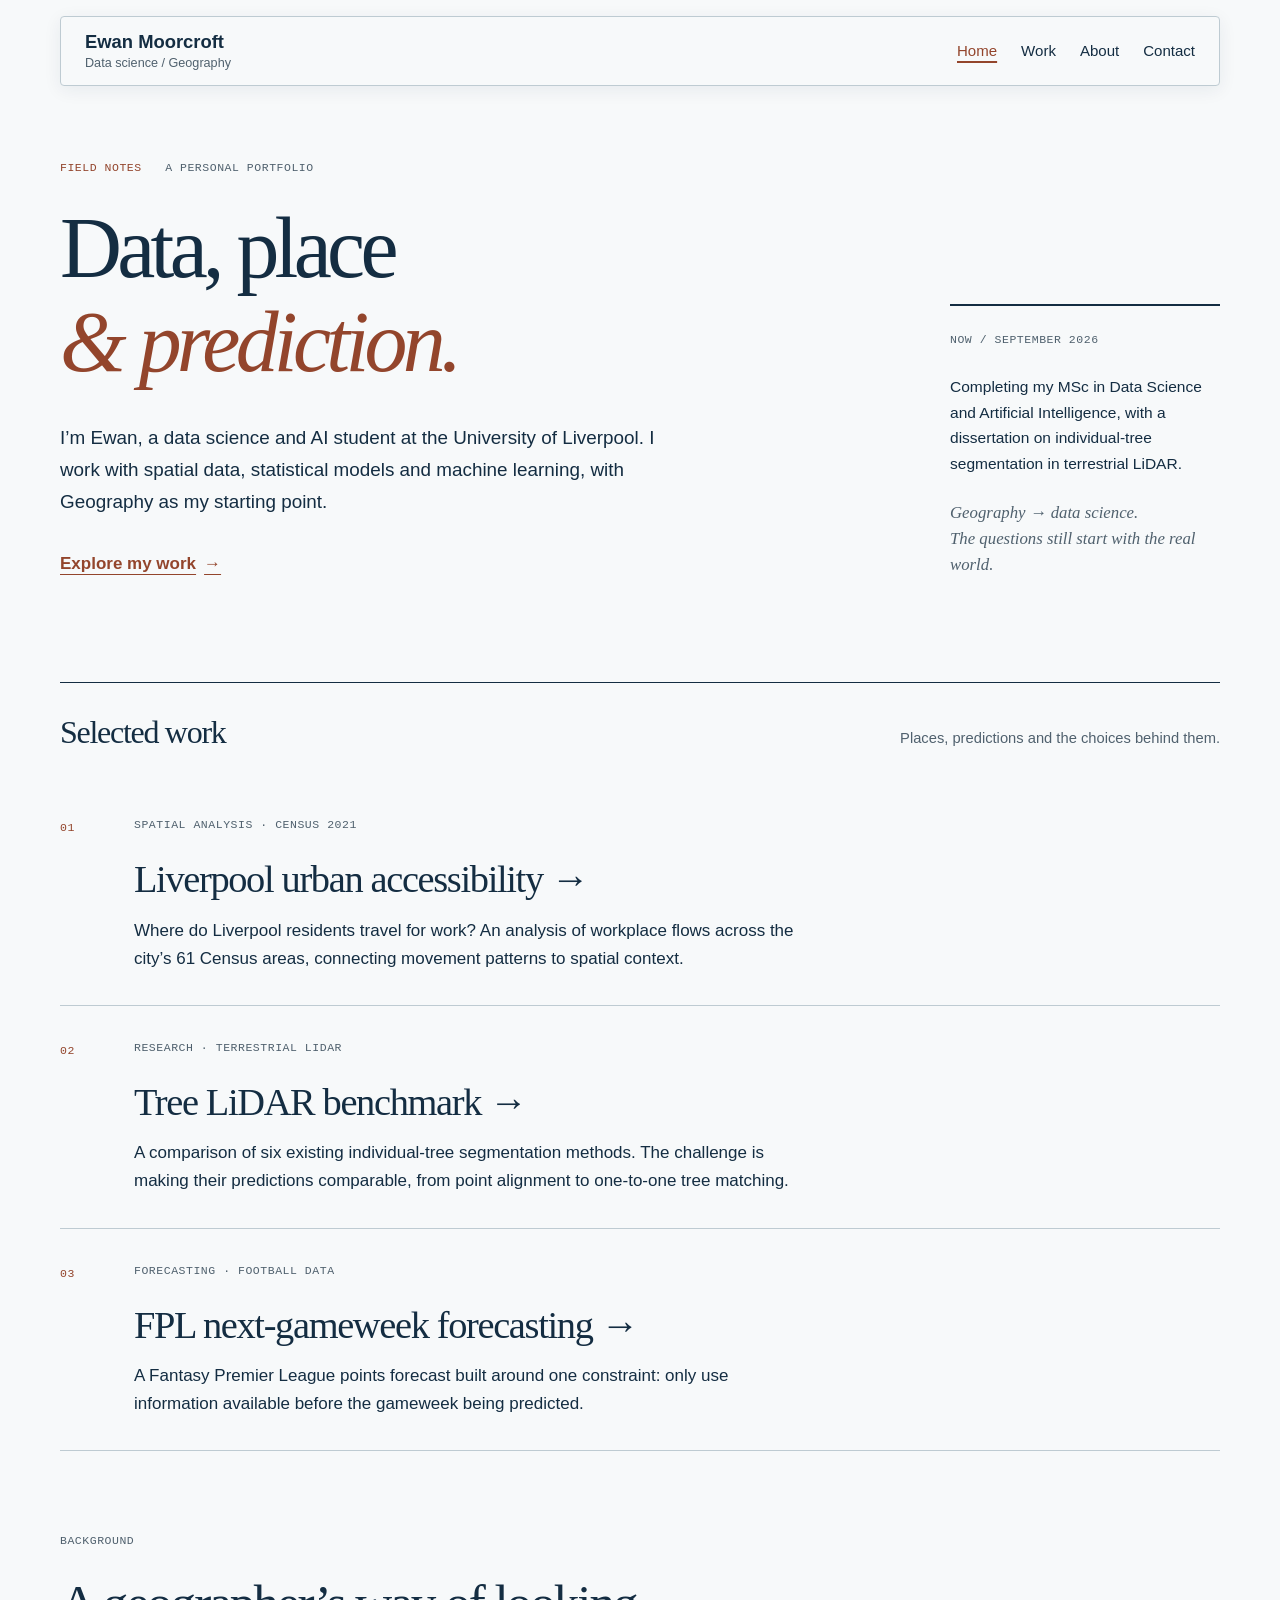
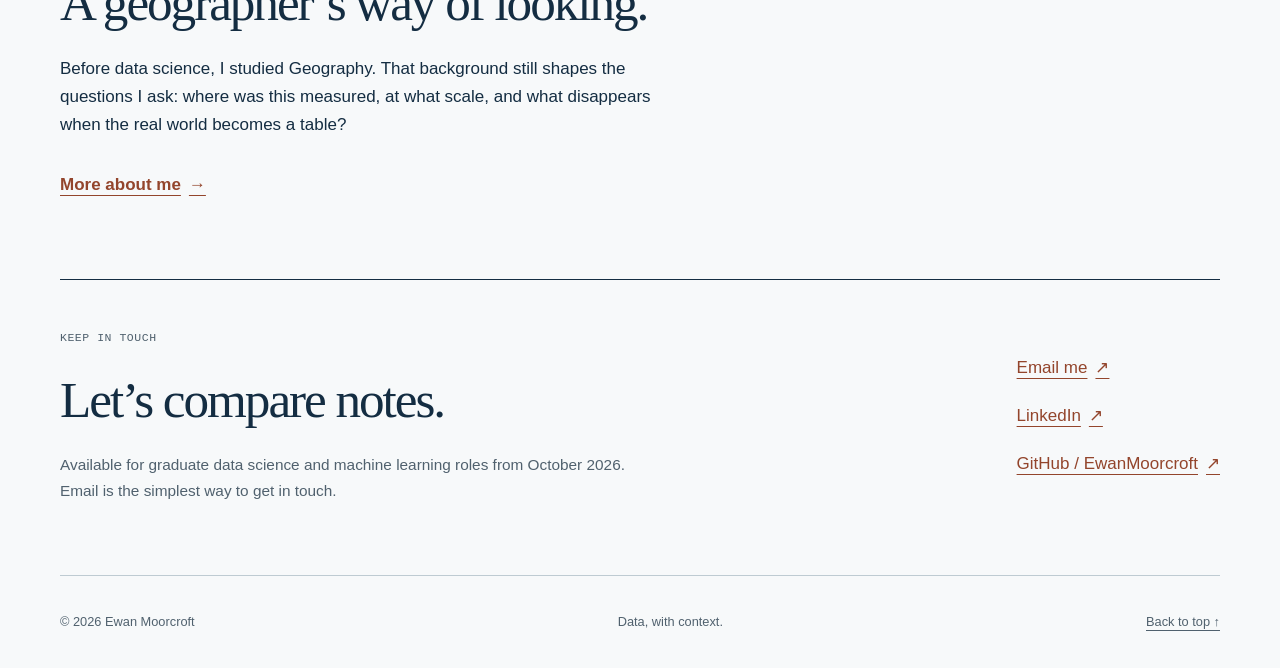
==== index.html @ 5e882fa0 "Publish website" ====
<!doctype html><html lang="en-GB"><head><meta charset="utf-8"><meta name="viewport" content="width=device-width, initial-scale=1"><title>Ewan Moorcroft — Data, place &amp; prediction.</title><meta name="description" content="Ewan Moorcroft — MSc Data Science and Artificial Intelligence student with a Geography background. Spatial analysis, forecasting and reproducible machine learning."><meta name="theme-color" content="#f7f9fa"><link rel="canonical" href="https://ewanmoorcroft.github.io/"><meta property="og:type" content="website"><meta property="og:title" content="Ewan Moorcroft — Data, place &amp; prediction."><meta property="og:description" content="Ewan Moorcroft — MSc Data Science and Artificial Intelligence student with a Geography background. Spatial analysis, forecasting and reproducible machine learning."><meta property="og:url" content="https://ewanmoorcroft.github.io/"><meta name="twitter:card" content="summary"><meta name="twitter:title" content="Ewan Moorcroft — Data, place &amp; prediction."><meta name="twitter:description" content="Ewan Moorcroft — MSc Data Science and Artificial Intelligence student with a Geography background. Spatial analysis, forecasting and reproducible machine learning."><link rel="icon" type="image/svg+xml" href="/favicon.svg"><link rel="stylesheet" href="/styles.css"><script type="application/ld+json">{"@context":"https://schema.org","@type":"Person","name":"Ewan Moorcroft","url":"https://ewanmoorcroft.github.io/","sameAs":["https://github.com/EwanMoorcroft","https://www.linkedin.com/in/ewan-moorcroft"],"description":"Ewan Moorcroft — MSc Data Science and Artificial Intelligence student with a Geography background. Spatial analysis, forecasting and reproducible machine learning."}</script></head><body><a class="skip-link" href="#main">Skip to content</a><header class="masthead wrap"><a class="identity" href="/" aria-label="Ewan Moorcroft home">Ewan Moorcroft<span>Data science / Geography</span></a><nav aria-label="Main navigation"><a href="/" aria-current="page">Home</a><a href="/work/">Work</a><a href="/about/">About</a><a href="#contact">Contact</a></nav></header><main id="main" tabindex="-1"><section class="intro wrap" aria-labelledby="intro-title"><div class="intro-main"><p class="eyebrow"><span>FIELD NOTES</span> A personal portfolio</p><h1 id="intro-title">Data, place<br><em>& prediction.</em></h1><p class="introduction">I’m Ewan, a data science and AI student at the University of Liverpool. I work with spatial data, statistical models and machine learning, with Geography as my starting point.</p><a class="text-link" href="/work/">Explore my work<span aria-hidden="true"> →</span></a></div><aside class="now" aria-labelledby="now-title"><h2 id="now-title" class="eyebrow">NOW / September 2026</h2><p>Completing my MSc in Data Science and Artificial Intelligence, with a dissertation on individual-tree segmentation in terrestrial LiDAR.</p><span class="note">Geography → data science.<br>The questions still start with the real world.</span></aside></section><section id="work" class="wrap home-work" aria-labelledby="selected-title"><div class="section-heading"><h2 id="selected-title">Selected work</h2><p>Places, predictions and the choices behind them.</p></div><article class="preview-row"><span class="eyebrow">01</span><div><p class="eyebrow">Spatial analysis · Census 2021</p><h3><a class="" href="/work/liverpool-urban-accessibility/">Liverpool urban accessibility<span aria-hidden="true"> →</span></a></h3><p>Where do Liverpool residents travel for work? An analysis of workplace flows across the city’s 61 Census areas, connecting movement patterns to spatial context.</p></div></article><article class="preview-row"><span class="eyebrow">02</span><div><p class="eyebrow">Research · Terrestrial LiDAR</p><h3><a class="" href="/work/tree-lidar-benchmark/">Tree LiDAR benchmark<span aria-hidden="true"> →</span></a></h3><p>A comparison of six existing individual-tree segmentation methods. The challenge is making their predictions comparable, from point alignment to one-to-one tree matching.</p></div></article><article class="preview-row"><span class="eyebrow">03</span><div><p class="eyebrow">Forecasting · Football data</p><h3><a class="" href="/work/fpl-forecasting/">FPL next-gameweek forecasting<span aria-hidden="true"> →</span></a></h3><p>A Fantasy Premier League points forecast built around one constraint: only use information available before the gameweek being predicted.</p></div></article></section><section id="about" class="wrap about-teaser"><p class="eyebrow">BACKGROUND</p><h2>A geographer’s way of looking.</h2><p>Before data science, I studied Geography. That background still shapes the questions I ask: where was this measured, at what scale, and what disappears when the real world becomes a table?</p><a class="text-link" href="/about/">More about me<span aria-hidden="true"> →</span></a></section><section id="contact" class="wrap contact" aria-labelledby="contact-title"><div><p class="eyebrow">KEEP IN TOUCH</p><h2 id="contact-title">Let’s compare notes.</h2><p>Available for graduate data science and machine learning roles from October 2026.<br>Email is the simplest way to get in touch.</p></div><div class="contact-links"><a class="" href="mailto:ewandmoorcroft@live.co.uk">Email me<span aria-hidden="true"> ↗</span></a><a class="" href="https://www.linkedin.com/in/ewan-moorcroft">LinkedIn<span aria-hidden="true"> ↗</span></a><a class="" href="https://github.com/EwanMoorcroft">GitHub / EwanMoorcroft<span aria-hidden="true"> ↗</span></a></div></section></main><footer class="wrap footer"><span>© 2026 Ewan Moorcroft</span><span>Data, with context.</span><a href="#main">Back to top ↑</a></footer></body></html>
---- styles.css ----
:root {
  --canvas: #f7f9fa;
  --surface: #eaf0f3;
  --text: #142d42;
  --muted: #50616e;
  --border: #becbd2;
  --accent: #93452c;
  --hover: #642b18;
  --focus: #a34419;
  --success: #276446;
  --warning: #805400;
  --error: #a02222;
  --space-1: 0.5rem;
  --space-2: 1rem;
  --space-3: 1.5rem;
  --space-4: 2rem;
  --space-5: 3rem;
  --space-6: 4.5rem;
  --space-7: 6rem;
  --body: -apple-system, BlinkMacSystemFont, "Segoe UI", sans-serif;
  --editorial: Georgia, "Times New Roman", serif;
  --technical: "SFMono-Regular", Consolas, monospace;
  --motion: 160ms ease;
}
* {
  box-sizing: border-box;
}
html {
  scroll-behavior: smooth;
  scroll-padding-top: 2rem;
}
body {
  margin: 0;
  background: var(--canvas);
  color: var(--text);
  font: 1.0625rem/1.65 var(--body);
  -webkit-font-smoothing: antialiased;
}
::selection {
  background: #dbe5eb;
  color: var(--text);
}
a {
  color: inherit;
  text-underline-offset: 0.3em;
  text-decoration-thickness: 1px;
  transition: color var(--motion);
}
a:hover {
  color: var(--accent);
}
a:focus-visible,
summary:focus-visible {
  outline: 3px solid var(--focus);
  outline-offset: 5px;
  border-radius: 1px;
}
main:focus {
  outline: none;
}
p {
  margin: 0 0 var(--space-3);
}
h1,
h2,
h3 {
  font-family: var(--editorial);
  font-weight: 400;
  line-height: 1.1;
  margin: 0;
  text-wrap: balance;
  overflow-wrap: anywhere;
}
h1 {
  font-size: clamp(3.5rem, 6.7vw, 6.25rem);
  letter-spacing: -0.055em;
}
h2 {
  font-size: clamp(2.35rem, 4vw, 3.5rem);
  letter-spacing: -0.04em;
}
h3 {
  font-size: clamp(2rem, 3vw, 2.8rem);
  letter-spacing: -0.035em;
}
em {
  font-weight: 400;
}
img {
  display: block;
  width: 100%;
  height: auto;
}
figure,
dl,
dd {
  margin: 0;
}
.wrap {
  width: min(1160px, calc(100% - 96px));
  margin-inline: auto;
}
.masthead {
  display: flex;
  align-items: center;
  justify-content: space-between;
  gap: var(--space-3);
  padding-block: 27px;
  border-bottom: 1px solid var(--border);
}
.identity {
  text-decoration: none;
  font-weight: 650;
  font-size: 1.15rem;
  line-height: 1.4;
}
.identity span {
  display: block;
  color: var(--muted);
  font-size: 0.79rem;
  font-weight: 400;
}
nav {
  display: flex;
  flex-wrap: wrap;
  gap: var(--space-4);
}
nav a {
  min-height: 44px;
  display: flex;
  align-items: center;
  font-size: 0.94rem;
  text-decoration: none;
}
nav a:hover {
  text-decoration: underline;
}
.intro {
  display: grid;
  grid-template-columns: 1fr 270px;
  column-gap: var(--space-6);
  padding-block: var(--space-6) var(--space-7);
  align-items: end;
}
.eyebrow,
.figure-label,
.tools {
  font-family: var(--technical);
  font-size: 0.72rem;
  letter-spacing: 0.045em;
  line-height: 1.7;
}
.eyebrow {
  margin-bottom: var(--space-3);
  text-transform: uppercase;
  color: var(--muted);
}
.eyebrow > span {
  color: var(--accent);
  margin-right: var(--space-2);
}
.intro h1 {
  margin-bottom: var(--space-4);
}
.intro h1 em {
  color: var(--accent);
}
.introduction {
  max-width: 620px;
  font-size: 1.18rem;
  line-height: 1.7;
}
.text-link {
  display: inline-flex;
  align-items: center;
  gap: var(--space-1);
  min-height: 44px;
  color: var(--accent);
  text-decoration: underline;
  font-weight: 550;
}
.text-link:hover {
  color: var(--hover);
}
.text-link span {
  display: inline-block;
  transition: transform var(--motion);
}
.text-link:hover span {
  transform: translateX(3px);
}
.now {
  border-top: 2px solid var(--text);
  padding-top: var(--space-3);
  margin-bottom: var(--space-1);
}
.now h2 {
  font-family: var(--technical);
  letter-spacing: 0.045em;
}
.now p {
  font-size: 0.97rem;
}
.note {
  display: block;
  font-family: var(--editorial);
  font-style: italic;
  color: var(--muted);
  font-size: 1.05rem;
  line-height: 1.55;
}
.section-heading {
  display: flex;
  justify-content: space-between;
  align-items: baseline;
  gap: var(--space-3);
  border-top: 1px solid var(--text);
  padding-block: var(--space-4);
}
.section-heading h2 {
  font-size: 2rem;
}
.section-heading p {
  font-size: 0.92rem;
  color: var(--muted);
  margin: 0;
}
.project {
  border-bottom: 1px solid var(--border);
  padding-block: var(--space-4) var(--space-6);
}
.project-copy h3 {
  margin-bottom: var(--space-3);
}
.project-copy > p:not(.eyebrow, .tools) {
  max-width: 66ch;
}
.project-role,
.outcome {
  font-size: 0.94rem;
  color: var(--muted);
}
.project-role strong {
  color: var(--text);
  display: block;
  font-weight: 600;
  margin-bottom: 0.25rem;
}
.tools {
  color: var(--muted);
  margin-bottom: var(--space-1);
  letter-spacing: 0;
}
.project-map {
  display: grid;
  grid-template-columns: 1fr 1.12fr;
  gap: var(--space-6);
  align-items: start;
}
.map-figure {
  padding: var(--space-3);
  background: var(--surface);
}
.map-figure img {
  background: #fff;
}
figure > a {
  display: block;
}
figcaption {
  margin-top: var(--space-2);
  font-size: 0.8rem;
  color: var(--muted);
  line-height: 1.6;
}
.figure-label {
  display: block;
  color: var(--text);
  margin-bottom: 0.25rem;
}
summary {
  cursor: pointer;
  padding-block: var(--space-1);
  min-height: 44px;
  text-decoration: underline;
  text-underline-offset: 0.2em;
  color: var(--text);
}
details p {
  margin: 0;
}
.project-trees {
  padding-top: var(--space-6);
}
.project-trees .project-copy {
  display: grid;
  grid-template-columns: 1fr 1fr;
  column-gap: var(--space-6);
}
.project-trees .eyebrow,
.project-trees h3 {
  grid-column: 1;
}
.project-trees h3 {
  grid-row: 2 / span 2;
  max-width: 18ch;
}
.project-trees .project-copy > p:not(.eyebrow) {
  grid-column: 2;
}
.project-trees .project-copy > p:nth-child(3) {
  grid-row: 1 / span 2;
}
.project-trees .project-copy > a {
  grid-column: 2;
  justify-self: start;
}
.project-trees figure {
  margin-top: var(--space-4);
}
.project-trees figcaption {
  max-width: 90ch;
}
.project-forecast {
  padding-top: var(--space-6);
  display: grid;
  grid-template-columns: 1.15fr 1fr;
  gap: var(--space-6);
}
.forecast-note {
  border-left: 1px solid var(--border);
  padding-left: var(--space-5);
  align-self: center;
}
.pullquote {
  font: 2.1rem/1.25 var(--editorial);
  letter-spacing: -0.025em;
}
.forecast-note > p:not(.pullquote, .eyebrow) {
  color: var(--muted);
  font-size: 0.96rem;
}
.other-work {
  display: grid;
  grid-template-columns: 1fr 2fr;
  gap: var(--space-5);
  padding-block: var(--space-5) var(--space-6);
}
.other-work h3 {
  font-size: 1.55rem;
}
.other-work ul {
  list-style: none;
  padding: 0;
  margin: 0;
}
.other-work li {
  padding-block: 0 var(--space-3);
}
.other-work li a {
  display: inline-flex;
  align-items: center;
  min-height: 44px;
  gap: var(--space-1);
}
.other-work li span:not(a span) {
  display: block;
  color: var(--muted);
  font-size: 0.94rem;
}
.about-band {
  background: var(--text);
  color: var(--canvas);
  padding-block: var(--space-6);
}
.about-grid {
  display: grid;
  grid-template-columns: 1fr 1.15fr;
  gap: var(--space-6);
}
.about-band .eyebrow,
.about-band .eyebrow span {
  color: #c6d3dd;
}
.about-copy p {
  font-size: 1.08rem;
}
.education {
  margin-top: var(--space-5);
  border-top: 1px solid #688090;
}
.education > div {
  padding-top: var(--space-3);
}
.education dt {
  font-size: 0.98rem;
}
.education dd {
  color: #c6d3dd;
  font-size: 0.89rem;
}
.toolkit {
  display: grid;
  grid-template-columns: 1fr 1.15fr;
  gap: var(--space-6);
  padding-block: var(--space-6);
}
.toolkit h2 {
  font-size: 2.7rem;
  margin-bottom: var(--space-3);
}
.toolkit > div > p:last-child {
  color: var(--muted);
  font-size: 0.96rem;
}
.toolkit dl > div {
  border-top: 1px solid var(--border);
  padding-block: var(--space-3);
}
.toolkit dt {
  font-size: 0.96rem;
  font-weight: 600;
}
.toolkit dd {
  font-size: 0.96rem;
  color: var(--muted);
}
.contact {
  border-top: 1px solid var(--text);
  padding-block: var(--space-5) var(--space-6);
  display: flex;
  justify-content: space-between;
  gap: var(--space-5);
  align-items: center;
}
.contact h2 {
  margin-bottom: var(--space-3);
}
.contact p:last-child {
  color: var(--muted);
  margin: 0;
  font-size: 0.96rem;
}
.contact-links {
  display: flex;
  flex-direction: column;
  align-items: flex-start;
  flex-shrink: 0;
}
.contact-links a {
  display: flex;
  align-items: center;
  min-height: 48px;
  gap: var(--space-1);
  color: var(--accent);
}
.footer {
  border-top: 1px solid var(--border);
  padding-block: var(--space-3);
  font-size: 0.8rem;
  color: var(--muted);
  display: flex;
  justify-content: space-between;
  gap: var(--space-2);
  align-items: center;
}
.footer a {
  min-height: 44px;
  display: inline-flex;
  align-items: center;
}
.skip-link {
  position: fixed;
  top: 8px;
  left: 8px;
  transform: translateY(-180%);
  padding: 12px 20px;
  background: var(--text);
  color: white;
  z-index: 10;
}
.skip-link:focus {
  transform: translateY(0);
}
.not-found {
  min-height: 65vh;
  padding-block: var(--space-6);
}
.not-found h1 {
  margin-bottom: var(--space-4);
}
@media (min-width: 1600px) {
  .intro {
    padding-block: var(--space-7);
  }
}
@media (max-width: 1000px) {
  .wrap {
    width: calc(100% - 64px);
  }
  .intro {
    grid-template-columns: 1fr 225px;
    gap: var(--space-4);
  }
  .project-map,
  .project-forecast,
  .project-trees .project-copy,
  .about-grid,
  .toolkit {
    gap: var(--space-4);
  }
  .forecast-note {
    padding-left: var(--space-4);
  }
}
@media (max-width: 700px) {
  .wrap {
    width: calc(100% - 40px);
  }
  .masthead {
    padding-block: var(--space-2);
    gap: var(--space-1);
  }
  .identity {
    font-size: 0.95rem;
  }
  .identity span {
    font-size: 0.66rem;
  }
  nav {
    gap: 0.9rem;
  }
  nav a {
    font-size: 0.81rem;
  }
  .intro {
    display: block;
    padding-block: var(--space-5);
  }
  h1 {
    font-size: clamp(3.35rem, 11.7vw, 5rem);
  }
  .intro h1 {
    margin-bottom: var(--space-3);
  }
  .introduction {
    font-size: 1.07rem;
  }
  .now {
    margin-top: var(--space-4);
    padding-top: var(--space-2);
    border-top-width: 1px;
  }
  .now .eyebrow {
    margin-bottom: var(--space-1);
  }
  .now .note {
    display: none;
  }
  .now p {
    margin-bottom: 0;
  }
  .section-heading {
    display: block;
    padding-block: var(--space-3);
  }
  .section-heading h2 {
    margin-bottom: var(--space-1);
  }
  .project-map,
  .project-forecast,
  .project-trees .project-copy,
  .about-grid,
  .toolkit,
  .other-work {
    display: block;
  }
  .project {
    padding-block: var(--space-3) var(--space-5);
  }
  .project + .project {
    padding-top: var(--space-5);
  }
  .project h3 {
    max-width: 22ch;
  }
  .map-figure {
    margin-top: var(--space-4);
    padding: var(--space-2);
  }
  .project-trees figure {
    margin-top: var(--space-3);
  }
  .forecast-note {
    margin-top: var(--space-4);
    padding: var(--space-3) 0 0;
    border-left: none;
    border-top: 1px solid var(--border);
  }
  .pullquote {
    font-size: 2rem;
  }
  .other-work {
    padding-block: var(--space-4) var(--space-5);
  }
  .other-work h3 {
    margin-bottom: var(--space-3);
  }
  .about-band {
    padding-block: var(--space-5);
  }
  .about-grid h2 {
    margin-bottom: var(--space-4);
  }
  .toolkit {
    padding-block: var(--space-5);
  }
  .toolkit dl {
    margin-top: var(--space-4);
  }
  .contact {
    display: block;
    padding-block: var(--space-4) var(--space-5);
  }
  .contact-links {
    margin-top: var(--space-3);
  }
  .footer {
    flex-wrap: wrap;
    gap: var(--space-1);
  }
  .footer > span:nth-child(2) {
    display: none;
  }
}
@media (max-width: 359px) {
  h1 {
    font-size: 2.8rem;
  }
  .wrap {
    width: calc(100% - 32px);
  }
  .masthead {
    flex-wrap: wrap;
  }
  nav {
    gap: var(--space-3);
  }
  .identity span {
    font-size: 0.72rem;
  }
  .eyebrow {
    font-size: 0.68rem;
  }
}
@media (prefers-reduced-motion: reduce) {
  html {
    scroll-behavior: auto;
  }
  *,
  *::before,
  *::after {
    transition: none !important;
    animation: none !important;
  }
}

.portrait {
  max-width: 340px;
  margin-top: var(--space-4);
  border-radius: 2px;
}
@media (max-width: 700px) {
  .portrait {
    max-width: 280px;
    margin-bottom: var(--space-4);
  }
}

/* Shared floating navigation and editorial page layouts. */
:root {
  --header-clearance: 8rem;
  --header-shadow: 0 4px 18px rgb(20 45 66 / 7%);
}
html {
  scroll-padding-top: var(--header-clearance);
}
.masthead {
  position: sticky;
  top: 12px;
  z-index: 5;
  margin-top: 16px;
  padding: 12px 24px;
  border: 1px solid var(--border);
  border-radius: 4px;
  background: var(--canvas);
  box-shadow: var(--header-shadow);
}
.masthead nav {
  gap: 24px;
}
.masthead nav a[aria-current] {
  color: var(--accent);
  text-decoration: underline;
  text-decoration-thickness: 2px;
}
a,
summary {
  scroll-margin-top: var(--header-clearance);
  scroll-margin-bottom: 2rem;
}
main {
  scroll-margin-top: var(--header-clearance);
}
.home-work {
  padding-bottom: var(--space-4);
}
.preview-row {
  display: grid;
  grid-template-columns: 50px 1fr;
  gap: var(--space-3);
  padding-block: var(--space-4);
  border-bottom: 1px solid var(--border);
}
.preview-row > .eyebrow {
  padding-top: 3px;
  color: var(--accent);
}
.preview-row h3 {
  font-size: clamp(1.8rem, 3vw, 2.5rem);
  margin-bottom: var(--space-2);
}
.preview-row h3 a {
  text-decoration: none;
}
.preview-row h3 a:hover {
  text-decoration: underline;
}
.preview-row p:last-child {
  max-width: 70ch;
  margin: 0;
}
.about-teaser {
  padding-block: var(--space-5) var(--space-6);
}
.about-teaser h2 {
  margin-bottom: var(--space-3);
}
.about-teaser > p:not(.eyebrow) {
  max-width: 65ch;
}
.page-intro {
  padding-block: var(--space-6) var(--space-5);
}
.page-intro h1 {
  margin-bottom: var(--space-4);
  font-size: clamp(3rem, 6vw, 5.5rem);
}
.work-entry {
  display: grid;
  grid-template-columns: 1fr 1fr;
  gap: var(--space-6);
  padding-block: var(--space-5);
  border-top: 1px solid var(--border);
  align-items: start;
}
.work-entry h2 {
  font-size: clamp(2rem, 3vw, 3rem);
  margin-bottom: var(--space-3);
}
.work-entry h2 a {
  text-decoration: none;
}
.work-entry h2 a:hover {
  text-decoration: underline;
}
.work-entry .study-figure {
  max-width: 470px;
}
.work-entry .forecast-note {
  margin-block: var(--space-3);
}
.image-credit {
  margin-top: var(--space-1);
  margin-bottom: 0;
}
.other-work h2 {
  font-size: 1.55rem;
}
.about-band {
  margin-top: var(--space-5);
}
.about-grid h1 {
  font-size: clamp(2.8rem, 4.5vw, 4.3rem);
}
.case-study {
  padding-top: var(--space-4);
}
.breadcrumb {
  gap: var(--space-2);
  align-items: center;
  color: var(--muted);
  font-size: 0.9rem;
}
.breadcrumb span {
  overflow-wrap: anywhere;
}
.case-intro {
  padding-block: var(--space-4) var(--space-5);
}
.case-intro h1 {
  max-width: 20ch;
  font-size: clamp(2.8rem, 5.5vw, 5rem);
  margin-bottom: var(--space-4);
}
.case-intro .introduction {
  max-width: 780px;
}
.case-grid {
  display: grid;
  grid-template-columns: 1fr 2fr;
  gap: var(--space-6);
  border-top: 1px solid var(--border);
  padding-top: var(--space-5);
}
.case-facts h2 {
  font-size: 1.7rem;
  margin-bottom: var(--space-3);
}
.case-facts dt {
  font-weight: 600;
  font-size: 0.88rem;
  margin-top: var(--space-3);
}
.case-facts dd {
  font-size: 0.94rem;
  color: var(--muted);
}
.case-facts .text-link {
  margin-top: var(--space-3);
}
.case-copy section {
  margin-bottom: var(--space-5);
}
.case-copy h2 {
  font-size: 2rem;
  margin-bottom: var(--space-3);
}
.case-copy ol {
  padding-left: var(--space-3);
}
.case-copy li {
  margin-bottom: var(--space-3);
  padding-left: var(--space-1);
}
.case-copy li::marker {
  color: var(--accent);
}
.case-limits {
  border-left: 2px solid var(--border);
  padding-left: var(--space-3);
}
.case-image {
  margin-block: var(--space-4) var(--space-5);
}
.case-image .map-figure {
  max-width: 720px;
  margin-inline: auto;
}
.next-project {
  display: flex;
  justify-content: space-between;
  border-top: 1px solid var(--border);
  padding-block: var(--space-3) var(--space-5);
}
.next-project a {
  max-width: 100%;
  overflow-wrap: anywhere;
}
@media (max-width: 700px) {
  :root {
    --header-clearance: 10rem;
  }
  .masthead {
    flex-direction: column;
    align-items: stretch;
    padding: 10px 14px 4px;
    gap: 4px;
  }
  .masthead .identity {
    font-size: 0.95rem;
  }
  .masthead .identity span {
    display: none;
  }
  .masthead nav {
    justify-content: space-between;
    column-gap: 12px;
    row-gap: 0;
  }
  .masthead nav a {
    font-size: 0.82rem;
  }
  .preview-row {
    grid-template-columns: 24px minmax(0, 1fr);
    gap: var(--space-2);
  }
  .work-entry,
  .case-grid {
    display: block;
  }
  .work-entry {
    padding-block: var(--space-4);
  }
  .work-entry .study-figure {
    margin-top: var(--space-3);
  }
  .page-intro {
    padding-block: var(--space-5) var(--space-3);
  }
  .case-facts {
    padding-bottom: var(--space-4);
    margin-bottom: var(--space-4);
    border-bottom: 1px solid var(--border);
  }
  .case-intro {
    padding-bottom: var(--space-3);
  }
  .case-grid {
    padding-top: var(--space-4);
  }
  .case-intro h1 {
    font-size: clamp(2.5rem, 9.8vw, 4rem);
  }
  .next-project {
    flex-direction: column;
    align-items: flex-start;
    gap: var(--space-1);
  }
  .other-work h2 {
    margin-bottom: var(--space-3);
  }
}
.case-copy,
figcaption {
  overflow-wrap: anywhere;
}
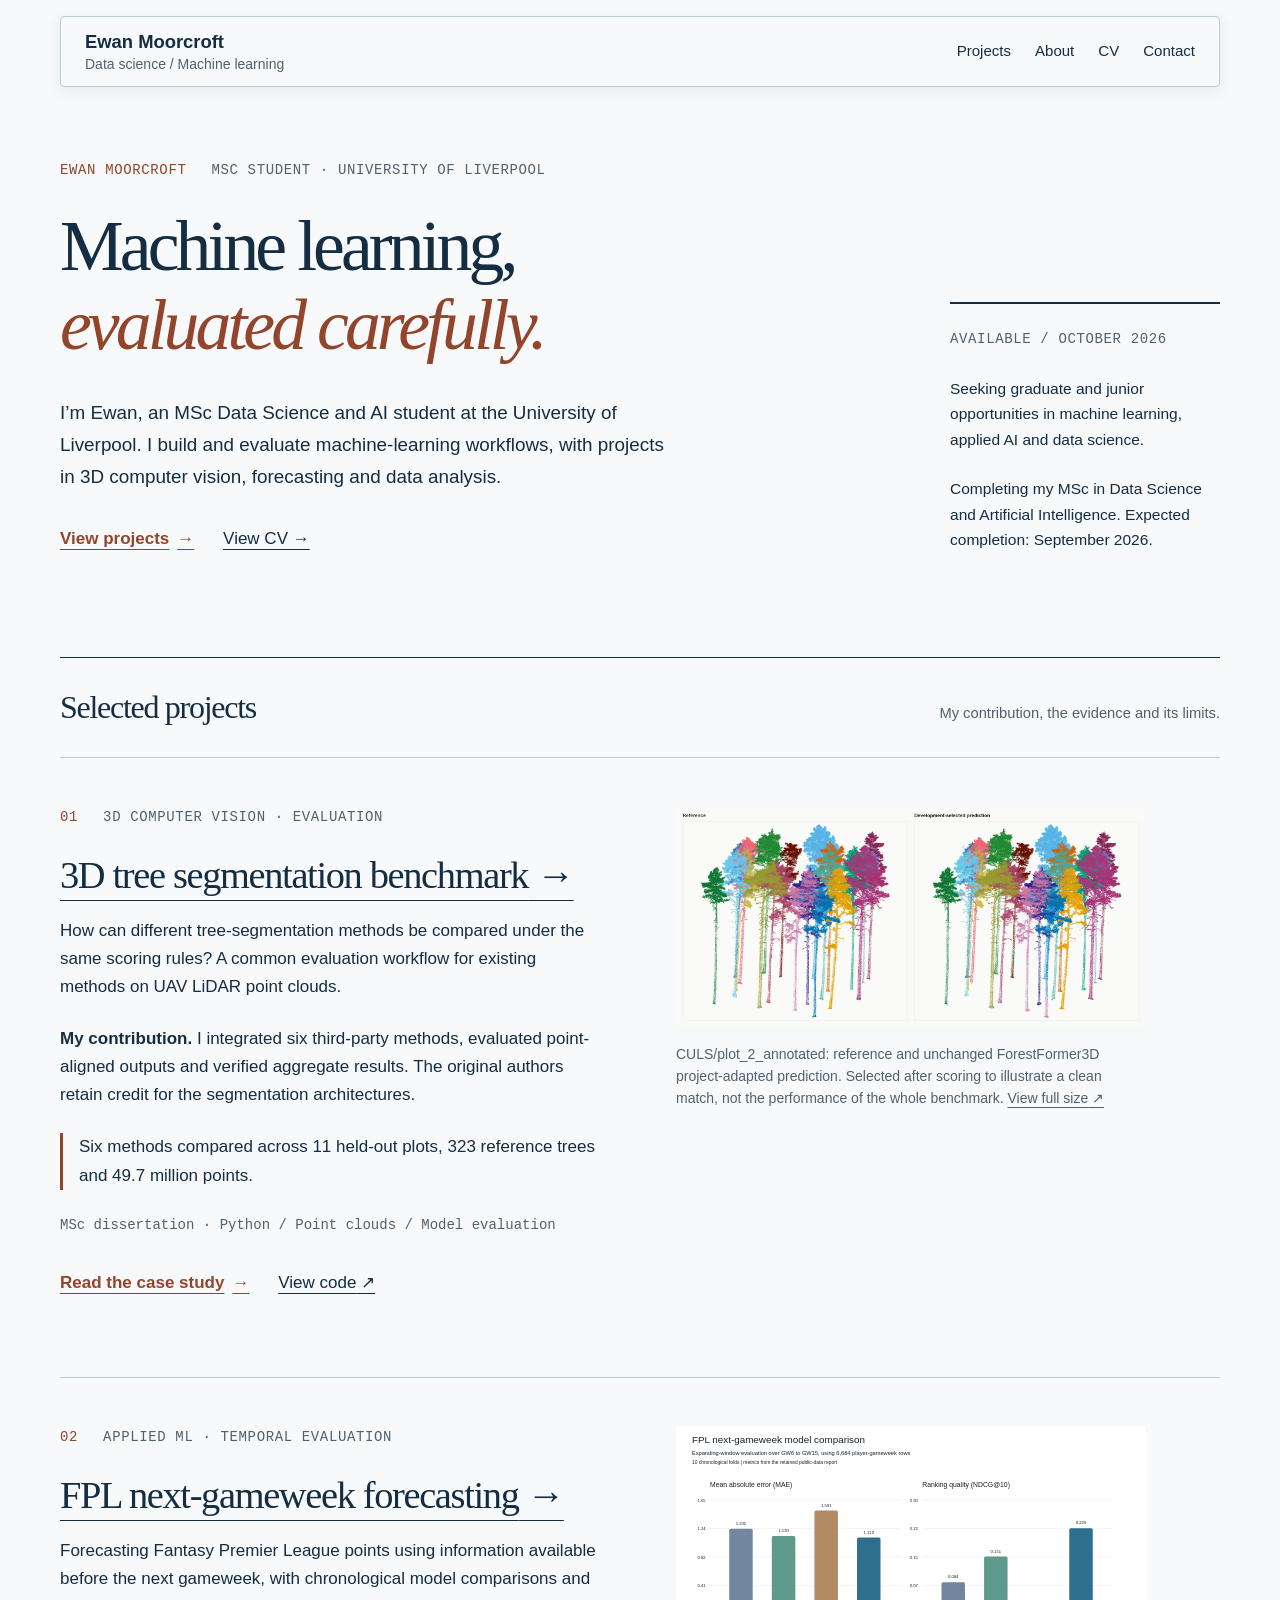
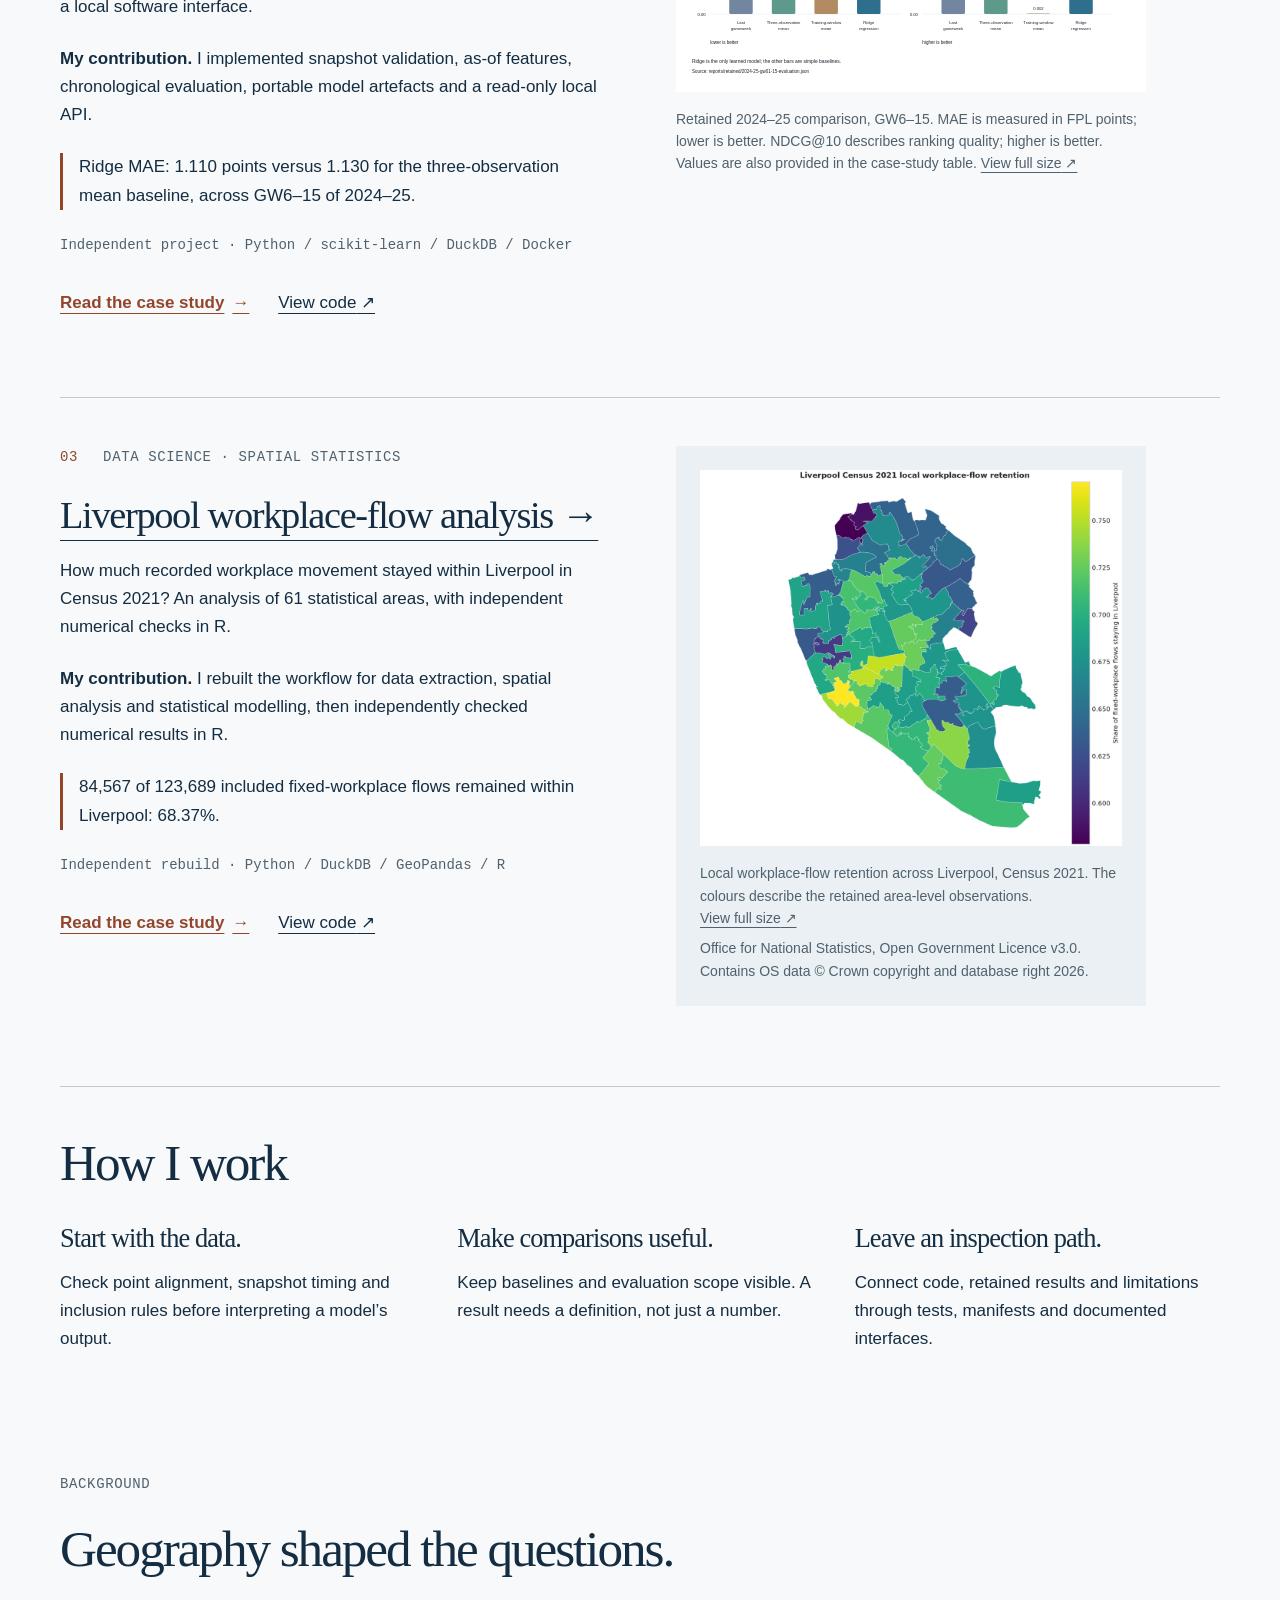
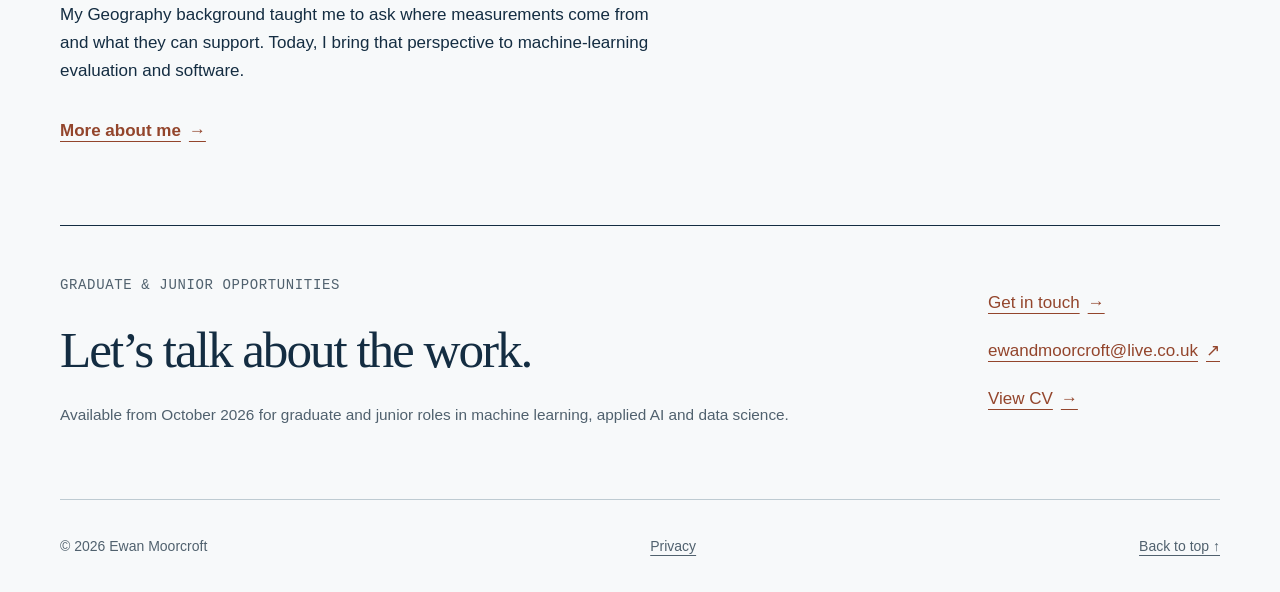
==== commit 11205bec: "Update website" ====
--- a/index.html
+++ b/index.html
@@ -1 +1 @@
-<!doctype html><html lang="en-GB"><head><meta charset="utf-8"><meta name="viewport" content="width=device-width, initial-scale=1"><title>Ewan Moorcroft — Data, place &amp; prediction.</title><meta name="description" content="Ewan Moorcroft — MSc Data Science and Artificial Intelligence student with a Geography background. Spatial analysis, forecasting and reproducible machine learning."><meta name="theme-color" content="#f7f9fa"><link rel="canonical" href="https://ewanmoorcroft.github.io/"><meta property="og:type" content="website"><meta property="og:title" content="Ewan Moorcroft — Data, place &amp; prediction."><meta property="og:description" content="Ewan Moorcroft — MSc Data Science and Artificial Intelligence student with a Geography background. Spatial analysis, forecasting and reproducible machine learning."><meta property="og:url" content="https://ewanmoorcroft.github.io/"><meta name="twitter:card" content="summary"><meta name="twitter:title" content="Ewan Moorcroft — Data, place &amp; prediction."><meta name="twitter:description" content="Ewan Moorcroft — MSc Data Science and Artificial Intelligence student with a Geography background. Spatial analysis, forecasting and reproducible machine learning."><link rel="icon" type="image/svg+xml" href="/favicon.svg"><link rel="stylesheet" href="/styles.css"><script type="application/ld+json">{"@context":"https://schema.org","@type":"Person","name":"Ewan Moorcroft","url":"https://ewanmoorcroft.github.io/","sameAs":["https://github.com/EwanMoorcroft","https://www.linkedin.com/in/ewan-moorcroft"],"description":"Ewan Moorcroft — MSc Data Science and Artificial Intelligence student with a Geography background. Spatial analysis, forecasting and reproducible machine learning."}</script></head><body><a class="skip-link" href="#main">Skip to content</a><header class="masthead wrap"><a class="identity" href="/" aria-label="Ewan Moorcroft home">Ewan Moorcroft<span>Data science / Geography</span></a><nav aria-label="Main navigation"><a href="/" aria-current="page">Home</a><a href="/work/">Work</a><a href="/about/">About</a><a href="#contact">Contact</a></nav></header><main id="main" tabindex="-1"><section class="intro wrap" aria-labelledby="intro-title"><div class="intro-main"><p class="eyebrow"><span>FIELD NOTES</span> A personal portfolio</p><h1 id="intro-title">Data, place<br><em>& prediction.</em></h1><p class="introduction">I’m Ewan, a data science and AI student at the University of Liverpool. I work with spatial data, statistical models and machine learning, with Geography as my starting point.</p><a class="text-link" href="/work/">Explore my work<span aria-hidden="true"> →</span></a></div><aside class="now" aria-labelledby="now-title"><h2 id="now-title" class="eyebrow">NOW / September 2026</h2><p>Completing my MSc in Data Science and Artificial Intelligence, with a dissertation on individual-tree segmentation in terrestrial LiDAR.</p><span class="note">Geography → data science.<br>The questions still start with the real world.</span></aside></section><section id="work" class="wrap home-work" aria-labelledby="selected-title"><div class="section-heading"><h2 id="selected-title">Selected work</h2><p>Places, predictions and the choices behind them.</p></div><article class="preview-row"><span class="eyebrow">01</span><div><p class="eyebrow">Spatial analysis · Census 2021</p><h3><a class="" href="/work/liverpool-urban-accessibility/">Liverpool urban accessibility<span aria-hidden="true"> →</span></a></h3><p>Where do Liverpool residents travel for work? An analysis of workplace flows across the city’s 61 Census areas, connecting movement patterns to spatial context.</p></div></article><article class="preview-row"><span class="eyebrow">02</span><div><p class="eyebrow">Research · Terrestrial LiDAR</p><h3><a class="" href="/work/tree-lidar-benchmark/">Tree LiDAR benchmark<span aria-hidden="true"> →</span></a></h3><p>A comparison of six existing individual-tree segmentation methods. The challenge is making their predictions comparable, from point alignment to one-to-one tree matching.</p></div></article><article class="preview-row"><span class="eyebrow">03</span><div><p class="eyebrow">Forecasting · Football data</p><h3><a class="" href="/work/fpl-forecasting/">FPL next-gameweek forecasting<span aria-hidden="true"> →</span></a></h3><p>A Fantasy Premier League points forecast built around one constraint: only use information available before the gameweek being predicted.</p></div></article></section><section id="about" class="wrap about-teaser"><p class="eyebrow">BACKGROUND</p><h2>A geographer’s way of looking.</h2><p>Before data science, I studied Geography. That background still shapes the questions I ask: where was this measured, at what scale, and what disappears when the real world becomes a table?</p><a class="text-link" href="/about/">More about me<span aria-hidden="true"> →</span></a></section><section id="contact" class="wrap contact" aria-labelledby="contact-title"><div><p class="eyebrow">KEEP IN TOUCH</p><h2 id="contact-title">Let’s compare notes.</h2><p>Available for graduate data science and machine learning roles from October 2026.<br>Email is the simplest way to get in touch.</p></div><div class="contact-links"><a class="" href="mailto:ewandmoorcroft@live.co.uk">Email me<span aria-hidden="true"> ↗</span></a><a class="" href="https://www.linkedin.com/in/ewan-moorcroft">LinkedIn<span aria-hidden="true"> ↗</span></a><a class="" href="https://github.com/EwanMoorcroft">GitHub / EwanMoorcroft<span aria-hidden="true"> ↗</span></a></div></section></main><footer class="wrap footer"><span>© 2026 Ewan Moorcroft</span><span>Data, with context.</span><a href="#main">Back to top ↑</a></footer></body></html>+<!doctype html><html lang="en-GB"><head><meta charset="utf-8"><meta name="viewport" content="width=device-width, initial-scale=1"><title>Ewan Moorcroft | Data Science and Machine Learning</title><meta name="description" content="Ewan Moorcroft — MSc Data Science and AI student seeking graduate and junior machine-learning, applied-AI and data-science roles. Explore 3D vision, forecasting and evaluation projects."><meta name="theme-color" content="#f7f9fa"><link rel="canonical" href="https://ewanmoorcroft.github.io/"><meta property="og:type" content="website"><meta property="og:title" content="Ewan Moorcroft | Data Science and Machine Learning"><meta property="og:description" content="Ewan Moorcroft — MSc Data Science and AI student seeking graduate and junior machine-learning, applied-AI and data-science roles. Explore 3D vision, forecasting and evaluation projects."><meta property="og:url" content="https://ewanmoorcroft.github.io/"><meta name="twitter:card" content="summary_large_image"><meta name="twitter:title" content="Ewan Moorcroft | Data Science and Machine Learning"><meta name="twitter:description" content="Ewan Moorcroft — MSc Data Science and AI student seeking graduate and junior machine-learning, applied-AI and data-science roles. Explore 3D vision, forecasting and evaluation projects."><meta property="og:image" content="https://ewanmoorcroft.github.io/assets/social-preview.png"><meta property="og:image:alt" content="Ewan Moorcroft — Data science and machine learning"><meta name="twitter:image" content="https://ewanmoorcroft.github.io/assets/social-preview.png"><link rel="icon" type="image/svg+xml" href="/favicon.svg"><link rel="stylesheet" href="/styles.css"><script type="application/ld+json">{"@context":"https://schema.org","@type":"Person","name":"Ewan Moorcroft","url":"https://ewanmoorcroft.github.io/","sameAs":["https://github.com/EwanMoorcroft","https://www.linkedin.com/in/ewan-moorcroft"],"description":"Ewan Moorcroft — MSc Data Science and AI student seeking graduate and junior machine-learning, applied-AI and data-science roles. Explore 3D vision, forecasting and evaluation projects."}</script></head><body><a class="skip-link" href="#main">Skip to content</a><header class="masthead wrap"><a class="identity" href="/" aria-label="Ewan Moorcroft home" aria-current="page">Ewan Moorcroft<span>Data science / Machine learning</span></a><nav aria-label="Main navigation"><a href="/projects/">Projects</a><a href="/about/">About</a><a href="/cv/">CV</a><a href="/contact/">Contact</a></nav></header><main id="main" tabindex="-1"><section class="intro wrap"><div class="intro-main"><p class="eyebrow"><span>EWAN MOORCROFT</span> MSc student · University of Liverpool</p><h1>Machine learning,<br><em>evaluated carefully.</em></h1><p class="introduction">I’m Ewan, an MSc Data Science and AI student at the University of Liverpool. I build and evaluate machine-learning workflows, with projects in 3D computer vision, forecasting and data analysis.</p><div class="actions"><a class="text-link" href="/projects/">View projects<span aria-hidden="true"> →</span></a><a class="" href="/cv/">View CV<span aria-hidden="true"> →</span></a></div></div><aside class="now"><h2 class="eyebrow">AVAILABLE / OCTOBER 2026</h2><p>Seeking graduate and junior opportunities in machine learning, applied AI and data science.</p><p>Completing my MSc in Data Science and Artificial Intelligence. Expected completion: September 2026.</p></aside></section><section id="work" class="wrap home-work"><div class="section-heading"><h2>Selected projects</h2><p>My contribution, the evidence and its limits.</p></div><article class="work-entry"><div><p class="eyebrow"><span>01</span> 3D computer vision · Evaluation</p><h3><a class="" href="/projects/tree-lidar-benchmark/">3D tree segmentation benchmark<span aria-hidden="true"> →</span></a></h3><p>How can different tree-segmentation methods be compared under the same scoring rules? A common evaluation workflow for existing methods on UAV LiDAR point clouds.</p><p><strong>My contribution.</strong> I integrated six third-party methods, evaluated point-aligned outputs and verified aggregate results. The original authors retain credit for the segmentation architectures.</p><p class="result-line">Six methods compared across 11 held-out plots, 323 reference trees and 49.7 million points.</p><p class="tools">MSc dissertation · Python / Point clouds / Model evaluation</p><div class="actions"><a class="text-link" href="/projects/tree-lidar-benchmark/">Read the case study<span aria-hidden="true"> →</span></a><a class="" href="https://github.com/EwanMoorcroft/Ewan-Moorcroft-Portfolio/tree/main/projects/tree-lidar-benchmark">View code<span aria-hidden="true"> ↗</span></a></div></div><figure class="study-figure "><a href="/assets/tree-comparison.webp" aria-label="View full image: 3D tree segmentation benchmark"><img src="/assets/tree-comparison.webp" width="1600" height="750" loading="lazy" alt="Reference trees and ForestFormer3D project-adapted predictions, with matching colours for accepted tree pairs."></a><figcaption>CULS/plot_2_annotated: reference and unchanged ForestFormer3D project-adapted prediction. Selected after scoring to illustrate a clean match, not the performance of the whole benchmark. <a class="" href="/assets/tree-comparison.webp">View full size<span aria-hidden="true"> ↗</span></a></figcaption></figure></article><article class="work-entry"><div><p class="eyebrow"><span>02</span> Applied ML · Temporal evaluation</p><h3><a class="" href="/projects/fpl-forecasting/">FPL next-gameweek forecasting<span aria-hidden="true"> →</span></a></h3><p>Forecasting Fantasy Premier League points using information available before the next gameweek, with chronological model comparisons and a local software interface.</p><p><strong>My contribution.</strong> I implemented snapshot validation, as-of features, chronological evaluation, portable model artefacts and a read-only local API.</p><p class="result-line">Ridge MAE: 1.110 points versus 1.130 for the three-observation mean baseline, across GW6–15 of 2024–25.</p><p class="tools">Independent project · Python / scikit-learn / DuckDB / Docker</p><div class="actions"><a class="text-link" href="/projects/fpl-forecasting/">Read the case study<span aria-hidden="true"> →</span></a><a class="" href="https://github.com/EwanMoorcroft/Ewan-Moorcroft-Portfolio/tree/main/projects/fpl-forecasting">View code<span aria-hidden="true"> ↗</span></a></div></div><figure class="study-figure "><a href="/assets/fpl-comparison.svg" aria-label="View full image: FPL next-gameweek forecasting"><img src="/assets/fpl-comparison.svg" width="1240" height="700" loading="lazy" alt="Four FPL candidates compared on mean absolute error and NDCG at 10; ridge has the lowest error and highest ranking score in this window."></a><figcaption>Retained 2024–25 comparison, GW6–15. MAE is measured in FPL points; lower is better. NDCG@10 describes ranking quality; higher is better. Values are also provided in the case-study table. <a class="" href="/assets/fpl-comparison.svg">View full size<span aria-hidden="true"> ↗</span></a></figcaption></figure></article><article class="work-entry"><div><p class="eyebrow"><span>03</span> Data science · Spatial statistics</p><h3><a class="" href="/projects/liverpool-urban-accessibility/">Liverpool workplace-flow analysis<span aria-hidden="true"> →</span></a></h3><p>How much recorded workplace movement stayed within Liverpool in Census 2021? An analysis of 61 statistical areas, with independent numerical checks in R.</p><p><strong>My contribution.</strong> I rebuilt the workflow for data extraction, spatial analysis and statistical modelling, then independently checked numerical results in R.</p><p class="result-line">84,567 of 123,689 included fixed-workplace flows remained within Liverpool: 68.37%.</p><p class="tools">Independent rebuild · Python / DuckDB / GeoPandas / R</p><div class="actions"><a class="text-link" href="/projects/liverpool-urban-accessibility/">Read the case study<span aria-hidden="true"> →</span></a><a class="" href="https://github.com/EwanMoorcroft/Ewan-Moorcroft-Portfolio/tree/main/projects/liverpool-urban-accessibility">View code<span aria-hidden="true"> ↗</span></a></div></div><figure class="study-figure map-figure"><a href="/assets/liverpool-map.webp" aria-label="View full image: Liverpool workplace-flow analysis"><img src="/assets/liverpool-map.webp" width="1100" height="980" loading="lazy" alt="Liverpool’s 61 Census areas coloured by the share of fixed-workplace flows remaining within the city."></a><figcaption>Local workplace-flow retention across Liverpool, Census 2021. The colours describe the retained area-level observations. <a class="" href="/assets/liverpool-map.webp">View full size<span aria-hidden="true"> ↗</span></a><p class="image-credit">Office for National Statistics, Open Government Licence v3.0. Contains OS data © Crown copyright and database right 2026.</p></figcaption></figure></article></section><section class="wrap practice"><h2>How I work</h2><div class="practice-grid"><div><h3>Start with the data.</h3><p>Check point alignment, snapshot timing and inclusion rules before interpreting a model’s output.</p></div><div><h3>Make comparisons useful.</h3><p>Keep baselines and evaluation scope visible. A result needs a definition, not just a number.</p></div><div><h3>Leave an inspection path.</h3><p>Connect code, retained results and limitations through tests, manifests and documented interfaces.</p></div></div></section><section id="about" class="wrap about-teaser"><p class="eyebrow">BACKGROUND</p><h2>Geography shaped the questions.</h2><p>My Geography background taught me to ask where measurements come from and what they can support. Today, I bring that perspective to machine-learning evaluation and software.</p><a class="text-link" href="/about/">More about me<span aria-hidden="true"> →</span></a></section><section id="contact" class="wrap contact" aria-labelledby="contact-title"><div><p class="eyebrow">GRADUATE & JUNIOR OPPORTUNITIES</p><h2 id="contact-title">Let’s talk about the work.</h2><p>Available from October 2026 for graduate and junior roles in machine learning, applied AI and data science.</p></div><div class="contact-links"><a class="" href="/contact/">Get in touch<span aria-hidden="true"> →</span></a><a class="" href="mailto:ewandmoorcroft@live.co.uk">ewandmoorcroft@live.co.uk<span aria-hidden="true"> ↗</span></a><a class="" href="/cv/">View CV<span aria-hidden="true"> →</span></a></div></section></main><footer class="wrap footer"><span>© 2026 Ewan Moorcroft</span><a href="/privacy/">Privacy</a><a href="#main">Back to top ↑</a></footer></body></html>
--- a/styles.css
+++ b/styles.css
@@ -945,3 +945,304 @@
 figcaption {
   overflow-wrap: anywhere;
 }
+
+/* Employment portfolio: shared reading layouts and evidence components. */
+.eyebrow,
+.tools,
+.source-note,
+.status-note,
+figcaption,
+.footer,
+.identity span,
+.breadcrumb {
+  font-size: 0.875rem;
+}
+.sr-only {
+  position: absolute;
+  width: 1px;
+  height: 1px;
+  padding: 0;
+  overflow: hidden;
+  clip-path: inset(50%);
+  white-space: nowrap;
+}
+.intro {
+  padding-top: var(--space-6);
+  padding-bottom: var(--space-6);
+}
+.intro h1 {
+  font-size: clamp(2.8rem, 5.6vw, 5rem);
+}
+.actions {
+  display: flex;
+  flex-wrap: wrap;
+  gap: 1rem 1.8rem;
+  align-items: center;
+  margin: 1.5rem 0;
+}
+.actions a,
+.direct-contact a,
+.cv-links a,
+.case-facts nav a {
+  padding: 0.45rem 0;
+}
+.work-entry h3 {
+  margin: 0.7rem 0 1.3rem;
+}
+.result-line {
+  border-left: 3px solid var(--accent);
+  padding-left: 1rem;
+  color: var(--text);
+}
+.practice {
+  padding: var(--space-5) 0;
+  border-top: 1px solid var(--border);
+}
+.practice-grid {
+  display: grid;
+  grid-template-columns: repeat(3, 1fr);
+  gap: 2rem;
+  margin-top: 2rem;
+}
+.practice-grid h3 {
+  font-size: 1.65rem;
+  margin-bottom: 1rem;
+}
+.other-work li {
+  display: block;
+  padding: 1.5rem 0;
+}
+.other-work h3 {
+  font-size: 1.6rem;
+  margin-bottom: 0.7rem;
+}
+.other-work p {
+  max-width: 72ch;
+}
+.case-intro h1 {
+  font-size: clamp(2.8rem, 5vw, 4.7rem);
+  max-width: 22ch;
+}
+.case-overview {
+  border-block: 1px solid var(--border);
+  padding: 2rem 0 1rem;
+  max-width: 85ch;
+  margin-bottom: 3rem;
+}
+.case-overview h2 {
+  font-size: 1.8rem;
+  margin-bottom: 1.5rem;
+}
+.case-facts nav {
+  display: flex;
+  flex-direction: column;
+  gap: 0.35rem;
+  margin: 1.5rem 0;
+}
+.case-copy {
+  min-width: 0;
+  max-width: 75ch;
+}
+.case-copy h2 {
+  font-size: clamp(1.8rem, 3vw, 2.4rem);
+  margin-bottom: 1.2rem;
+}
+.case-copy section {
+  scroll-margin-top: var(--header-clearance);
+}
+.workflow {
+  list-style: none;
+  padding: 0;
+  display: grid;
+  grid-template-columns: 1fr 1fr;
+  gap: 1px;
+  background: var(--border);
+  border: 1px solid var(--border);
+  margin: 1.5rem 0 2rem;
+}
+.workflow li {
+  background: var(--surface);
+  padding: 1rem;
+  margin: 0;
+  font-size: 1rem;
+}
+.decisions li {
+  margin-bottom: 1.5rem;
+}
+.table-region {
+  max-width: 100%;
+  overflow: auto;
+  margin: 2rem 0;
+}
+table {
+  width: 100%;
+  border-collapse: collapse;
+  font-size: 0.95rem;
+}
+caption {
+  text-align: left;
+  font-weight: 600;
+  margin-bottom: 1rem;
+}
+th,
+td {
+  padding: 0.8rem 0.65rem;
+  text-align: left;
+  vertical-align: top;
+  border-bottom: 1px solid var(--border);
+}
+thead th {
+  background: var(--surface);
+}
+tbody th {
+  font-weight: 500;
+}
+td {
+  font-variant-numeric: tabular-nums;
+}
+.table-region:focus-visible {
+  outline: 3px solid var(--focus);
+  outline-offset: 3px;
+}
+.evidence-links {
+  padding-left: 1.2rem;
+}
+.evidence-links li {
+  margin-bottom: 0.8rem;
+}
+.case-copy .study-figure {
+  margin: 2rem 0;
+}
+.text-page {
+  max-width: 820px;
+  padding-top: var(--space-6);
+  padding-bottom: var(--space-5);
+}
+.text-page h1 {
+  font-size: clamp(3rem, 6vw, 5rem);
+  margin-bottom: 1.5rem;
+}
+.text-page section {
+  margin-top: 3rem;
+}
+.text-page h2 {
+  font-size: 2rem;
+  margin-bottom: 1.25rem;
+}
+.cv-item {
+  margin-bottom: 1.8rem;
+}
+.cv-item h3 {
+  font-size: 1.4rem;
+  margin-bottom: 0.6rem;
+}
+.cv-item p {
+  margin-bottom: 0.5rem;
+}
+.cv-links,
+.direct-contact {
+  display: flex;
+  flex-direction: column;
+  align-items: flex-start;
+  gap: 0.5rem;
+  margin: 2rem 0;
+  overflow-wrap: anywhere;
+}
+.status-note,
+.source-note {
+  color: var(--muted);
+}
+.study-figure a {
+  display: block;
+}
+figcaption a {
+  display: inline-block !important;
+}
+.about-copy h2 {
+  font-size: 2rem;
+  margin-top: 3rem;
+}
+@media (max-width: 700px) {
+  .practice-grid {
+    grid-template-columns: 1fr;
+    gap: 1rem;
+  }
+  .intro {
+    padding-top: 2.5rem;
+    padding-bottom: 2.5rem;
+  }
+  .case-grid {
+    display: block;
+  }
+  .case-facts nav {
+    display: grid;
+    grid-template-columns: 1fr 1fr;
+  }
+  .text-page {
+    padding-top: 2.5rem;
+  }
+  .masthead nav a {
+    min-height: 44px;
+    display: inline-flex;
+    align-items: center;
+  }
+  .workflow {
+    grid-template-columns: 1fr;
+  }
+  .contact-links {
+    overflow-wrap: anywhere;
+  }
+}
+@media print {
+  .masthead,
+  .skip-link,
+  .footer,
+  .contact,
+  .cv-page header > a {
+    display: none !important;
+  }
+  .cv-page {
+    width: 100%;
+    padding: 0;
+    max-width: none;
+  }
+}
+.cv-page .education dd {
+  color: var(--muted);
+}
+.case-copy ol.workflow {
+  padding: 0;
+}
+.case-copy .workflow li {
+  padding: 1rem;
+  margin: 0;
+}
+.case-facts nav a {
+  font-size: 1rem;
+}
+@media (max-width: 700px) {
+  .masthead nav a {
+    font-size: 0.875rem;
+  }
+}
+.case-facts nav a {
+  min-width: 0;
+  overflow-wrap: anywhere;
+}
+@media (max-width: 700px) {
+  .case-facts nav {
+    grid-template-columns: repeat(2, minmax(0, 1fr));
+  }
+}
+.about-story h2 {
+  font-size: 2rem;
+  margin: 2rem 0 1.5rem;
+}
+.text-page {
+  overflow-wrap: anywhere;
+}
+.evidence-links a {
+  display: inline-block;
+  min-height: 44px;
+  padding-block: 8px;
+}
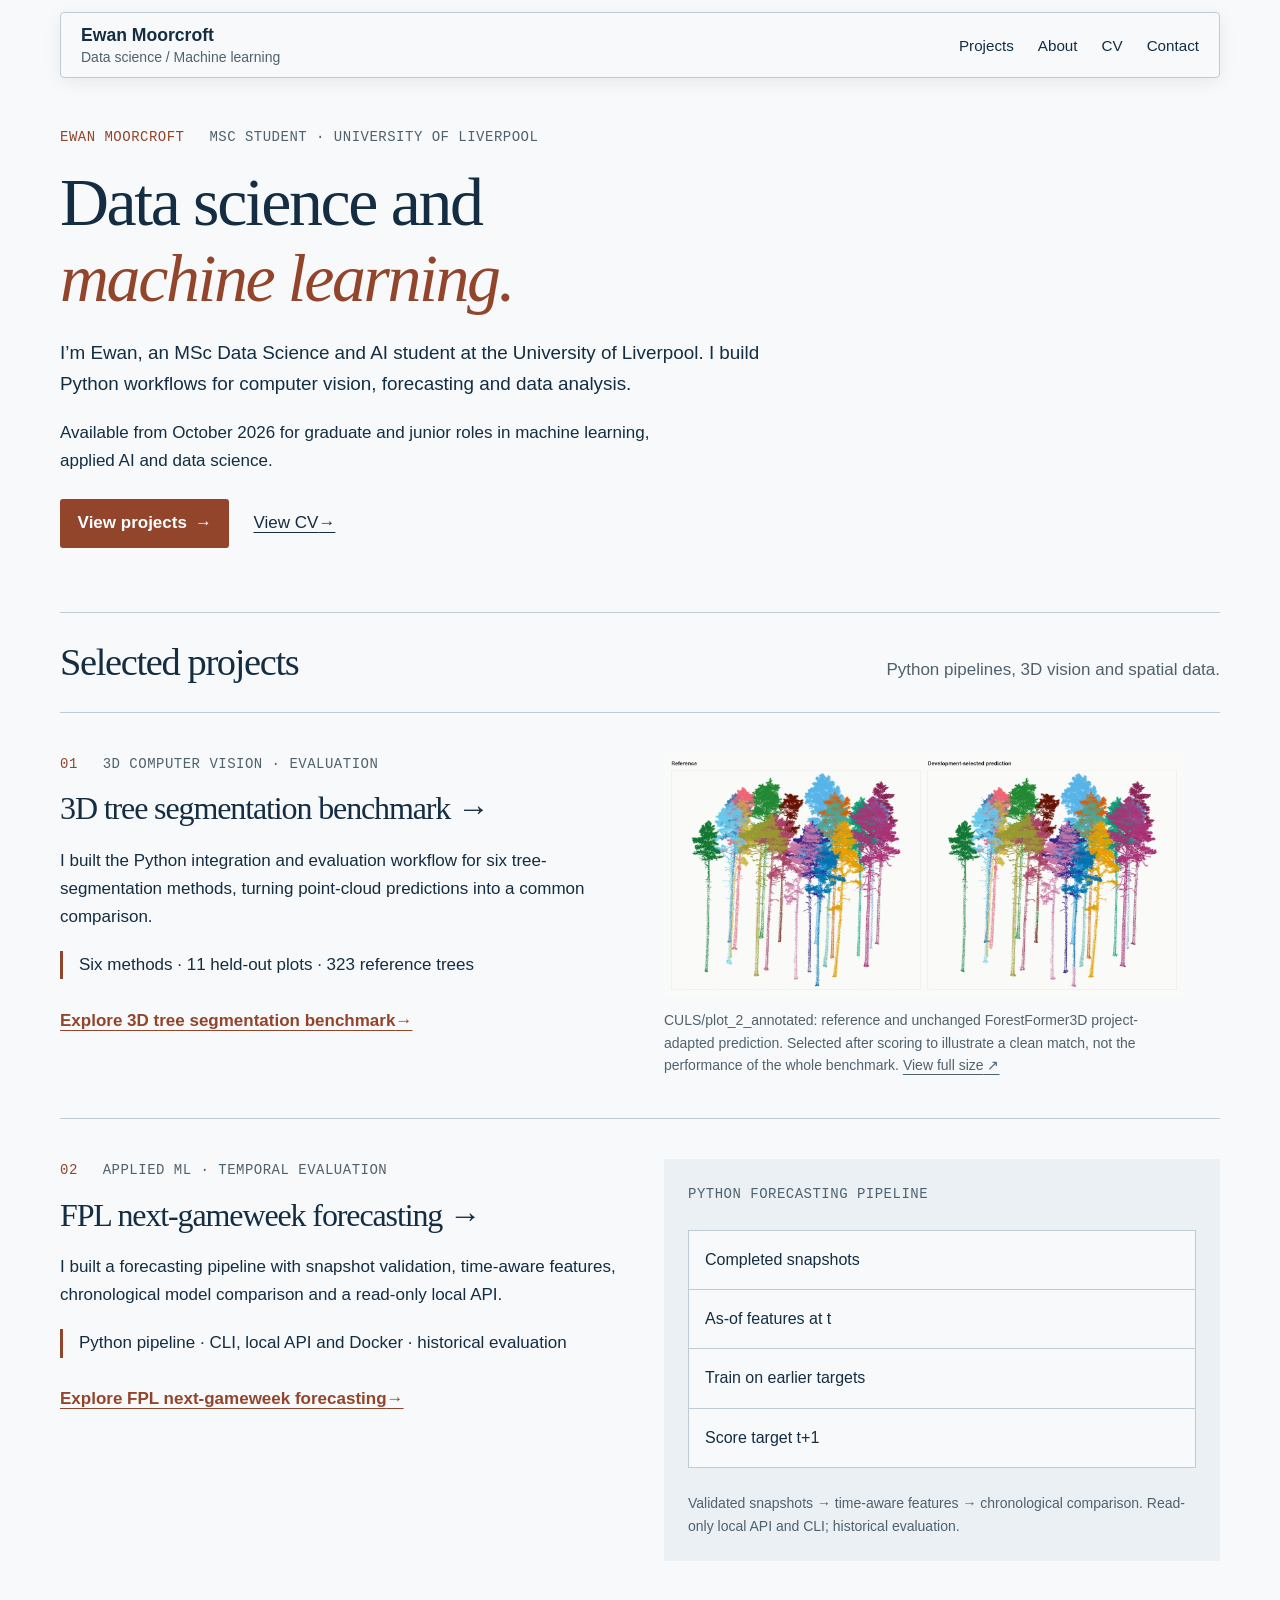
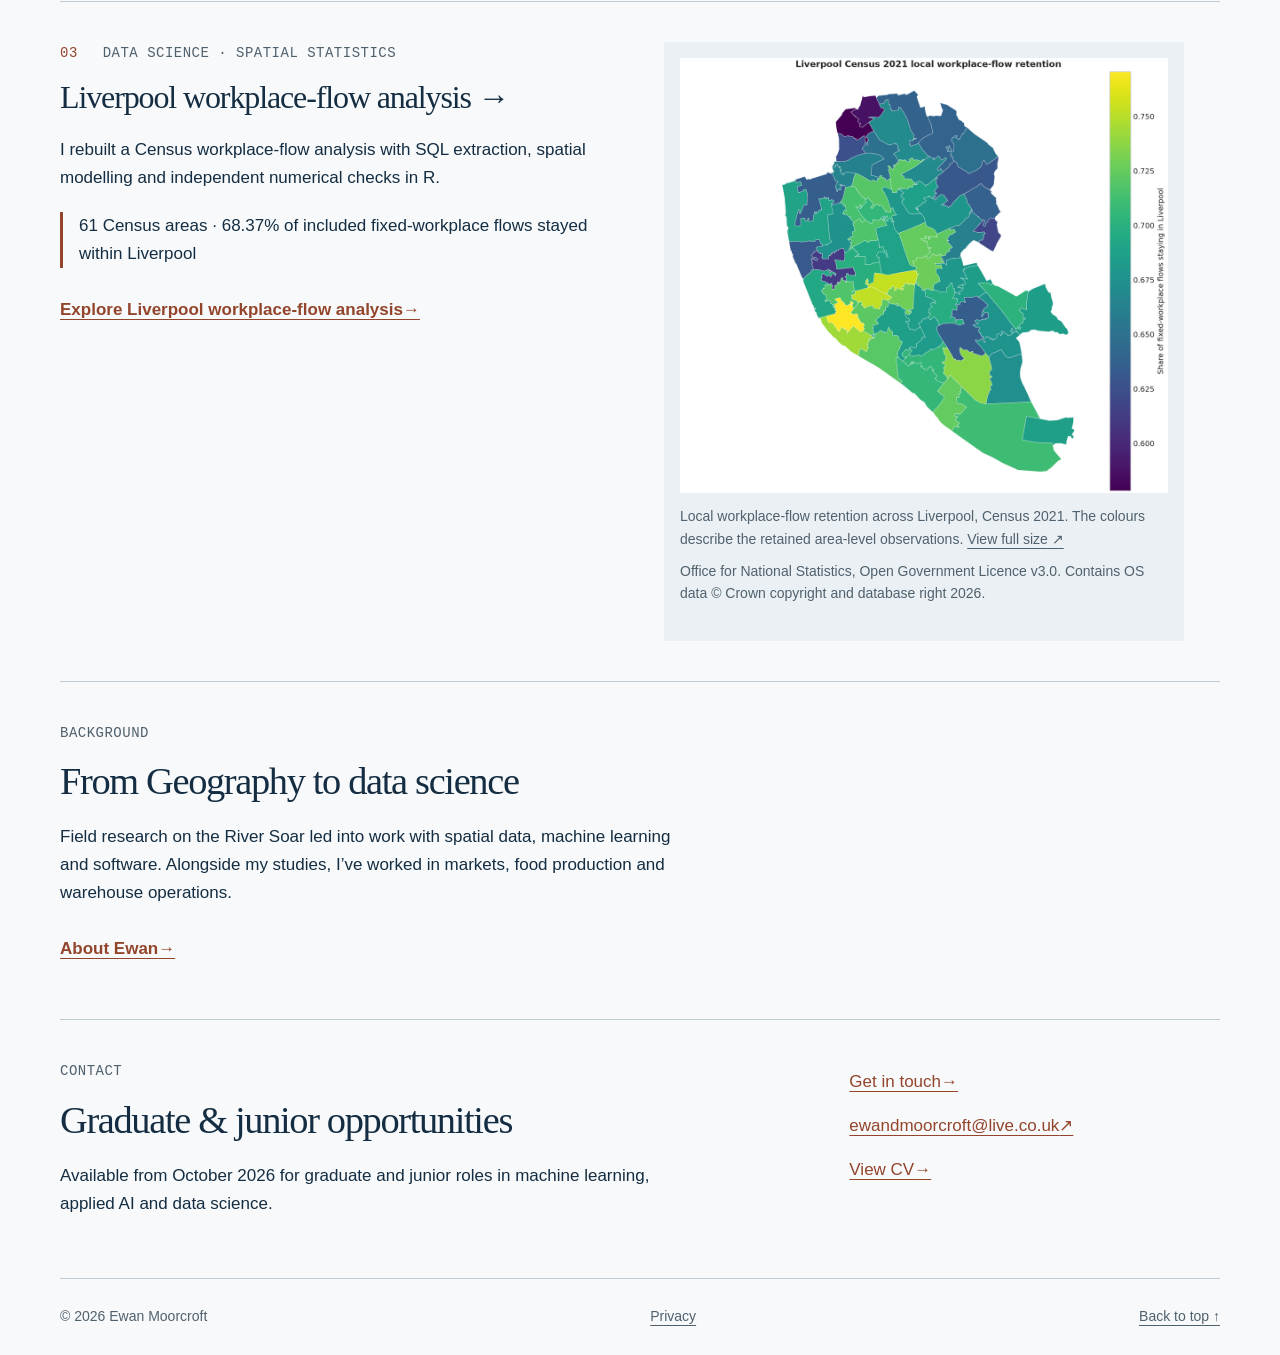
==== commit 97c72f92: "Update website" ====
--- a/index.html
+++ b/index.html
@@ -1 +1 @@
-<!doctype html><html lang="en-GB"><head><meta charset="utf-8"><meta name="viewport" content="width=device-width, initial-scale=1"><title>Ewan Moorcroft | Data Science and Machine Learning</title><meta name="description" content="Ewan Moorcroft — MSc Data Science and AI student seeking graduate and junior machine-learning, applied-AI and data-science roles. Explore 3D vision, forecasting and evaluation projects."><meta name="theme-color" content="#f7f9fa"><link rel="canonical" href="https://ewanmoorcroft.github.io/"><meta property="og:type" content="website"><meta property="og:title" content="Ewan Moorcroft | Data Science and Machine Learning"><meta property="og:description" content="Ewan Moorcroft — MSc Data Science and AI student seeking graduate and junior machine-learning, applied-AI and data-science roles. Explore 3D vision, forecasting and evaluation projects."><meta property="og:url" content="https://ewanmoorcroft.github.io/"><meta name="twitter:card" content="summary_large_image"><meta name="twitter:title" content="Ewan Moorcroft | Data Science and Machine Learning"><meta name="twitter:description" content="Ewan Moorcroft — MSc Data Science and AI student seeking graduate and junior machine-learning, applied-AI and data-science roles. Explore 3D vision, forecasting and evaluation projects."><meta property="og:image" content="https://ewanmoorcroft.github.io/assets/social-preview.png"><meta property="og:image:alt" content="Ewan Moorcroft — Data science and machine learning"><meta name="twitter:image" content="https://ewanmoorcroft.github.io/assets/social-preview.png"><link rel="icon" type="image/svg+xml" href="/favicon.svg"><link rel="stylesheet" href="/styles.css"><script type="application/ld+json">{"@context":"https://schema.org","@type":"Person","name":"Ewan Moorcroft","url":"https://ewanmoorcroft.github.io/","sameAs":["https://github.com/EwanMoorcroft","https://www.linkedin.com/in/ewan-moorcroft"],"description":"Ewan Moorcroft — MSc Data Science and AI student seeking graduate and junior machine-learning, applied-AI and data-science roles. Explore 3D vision, forecasting and evaluation projects."}</script></head><body><a class="skip-link" href="#main">Skip to content</a><header class="masthead wrap"><a class="identity" href="/" aria-label="Ewan Moorcroft home" aria-current="page">Ewan Moorcroft<span>Data science / Machine learning</span></a><nav aria-label="Main navigation"><a href="/projects/">Projects</a><a href="/about/">About</a><a href="/cv/">CV</a><a href="/contact/">Contact</a></nav></header><main id="main" tabindex="-1"><section class="intro wrap"><div class="intro-main"><p class="eyebrow"><span>EWAN MOORCROFT</span> MSc student · University of Liverpool</p><h1>Machine learning,<br><em>evaluated carefully.</em></h1><p class="introduction">I’m Ewan, an MSc Data Science and AI student at the University of Liverpool. I build and evaluate machine-learning workflows, with projects in 3D computer vision, forecasting and data analysis.</p><div class="actions"><a class="text-link" href="/projects/">View projects<span aria-hidden="true"> →</span></a><a class="" href="/cv/">View CV<span aria-hidden="true"> →</span></a></div></div><aside class="now"><h2 class="eyebrow">AVAILABLE / OCTOBER 2026</h2><p>Seeking graduate and junior opportunities in machine learning, applied AI and data science.</p><p>Completing my MSc in Data Science and Artificial Intelligence. Expected completion: September 2026.</p></aside></section><section id="work" class="wrap home-work"><div class="section-heading"><h2>Selected projects</h2><p>My contribution, the evidence and its limits.</p></div><article class="work-entry"><div><p class="eyebrow"><span>01</span> 3D computer vision · Evaluation</p><h3><a class="" href="/projects/tree-lidar-benchmark/">3D tree segmentation benchmark<span aria-hidden="true"> →</span></a></h3><p>How can different tree-segmentation methods be compared under the same scoring rules? A common evaluation workflow for existing methods on UAV LiDAR point clouds.</p><p><strong>My contribution.</strong> I integrated six third-party methods, evaluated point-aligned outputs and verified aggregate results. The original authors retain credit for the segmentation architectures.</p><p class="result-line">Six methods compared across 11 held-out plots, 323 reference trees and 49.7 million points.</p><p class="tools">MSc dissertation · Python / Point clouds / Model evaluation</p><div class="actions"><a class="text-link" href="/projects/tree-lidar-benchmark/">Read the case study<span aria-hidden="true"> →</span></a><a class="" href="https://github.com/EwanMoorcroft/Ewan-Moorcroft-Portfolio/tree/main/projects/tree-lidar-benchmark">View code<span aria-hidden="true"> ↗</span></a></div></div><figure class="study-figure "><a href="/assets/tree-comparison.webp" aria-label="View full image: 3D tree segmentation benchmark"><img src="/assets/tree-comparison.webp" width="1600" height="750" loading="lazy" alt="Reference trees and ForestFormer3D project-adapted predictions, with matching colours for accepted tree pairs."></a><figcaption>CULS/plot_2_annotated: reference and unchanged ForestFormer3D project-adapted prediction. Selected after scoring to illustrate a clean match, not the performance of the whole benchmark. <a class="" href="/assets/tree-comparison.webp">View full size<span aria-hidden="true"> ↗</span></a></figcaption></figure></article><article class="work-entry"><div><p class="eyebrow"><span>02</span> Applied ML · Temporal evaluation</p><h3><a class="" href="/projects/fpl-forecasting/">FPL next-gameweek forecasting<span aria-hidden="true"> →</span></a></h3><p>Forecasting Fantasy Premier League points using information available before the next gameweek, with chronological model comparisons and a local software interface.</p><p><strong>My contribution.</strong> I implemented snapshot validation, as-of features, chronological evaluation, portable model artefacts and a read-only local API.</p><p class="result-line">Ridge MAE: 1.110 points versus 1.130 for the three-observation mean baseline, across GW6–15 of 2024–25.</p><p class="tools">Independent project · Python / scikit-learn / DuckDB / Docker</p><div class="actions"><a class="text-link" href="/projects/fpl-forecasting/">Read the case study<span aria-hidden="true"> →</span></a><a class="" href="https://github.com/EwanMoorcroft/Ewan-Moorcroft-Portfolio/tree/main/projects/fpl-forecasting">View code<span aria-hidden="true"> ↗</span></a></div></div><figure class="study-figure "><a href="/assets/fpl-comparison.svg" aria-label="View full image: FPL next-gameweek forecasting"><img src="/assets/fpl-comparison.svg" width="1240" height="700" loading="lazy" alt="Four FPL candidates compared on mean absolute error and NDCG at 10; ridge has the lowest error and highest ranking score in this window."></a><figcaption>Retained 2024–25 comparison, GW6–15. MAE is measured in FPL points; lower is better. NDCG@10 describes ranking quality; higher is better. Values are also provided in the case-study table. <a class="" href="/assets/fpl-comparison.svg">View full size<span aria-hidden="true"> ↗</span></a></figcaption></figure></article><article class="work-entry"><div><p class="eyebrow"><span>03</span> Data science · Spatial statistics</p><h3><a class="" href="/projects/liverpool-urban-accessibility/">Liverpool workplace-flow analysis<span aria-hidden="true"> →</span></a></h3><p>How much recorded workplace movement stayed within Liverpool in Census 2021? An analysis of 61 statistical areas, with independent numerical checks in R.</p><p><strong>My contribution.</strong> I rebuilt the workflow for data extraction, spatial analysis and statistical modelling, then independently checked numerical results in R.</p><p class="result-line">84,567 of 123,689 included fixed-workplace flows remained within Liverpool: 68.37%.</p><p class="tools">Independent rebuild · Python / DuckDB / GeoPandas / R</p><div class="actions"><a class="text-link" href="/projects/liverpool-urban-accessibility/">Read the case study<span aria-hidden="true"> →</span></a><a class="" href="https://github.com/EwanMoorcroft/Ewan-Moorcroft-Portfolio/tree/main/projects/liverpool-urban-accessibility">View code<span aria-hidden="true"> ↗</span></a></div></div><figure class="study-figure map-figure"><a href="/assets/liverpool-map.webp" aria-label="View full image: Liverpool workplace-flow analysis"><img src="/assets/liverpool-map.webp" width="1100" height="980" loading="lazy" alt="Liverpool’s 61 Census areas coloured by the share of fixed-workplace flows remaining within the city."></a><figcaption>Local workplace-flow retention across Liverpool, Census 2021. The colours describe the retained area-level observations. <a class="" href="/assets/liverpool-map.webp">View full size<span aria-hidden="true"> ↗</span></a><p class="image-credit">Office for National Statistics, Open Government Licence v3.0. Contains OS data © Crown copyright and database right 2026.</p></figcaption></figure></article></section><section class="wrap practice"><h2>How I work</h2><div class="practice-grid"><div><h3>Start with the data.</h3><p>Check point alignment, snapshot timing and inclusion rules before interpreting a model’s output.</p></div><div><h3>Make comparisons useful.</h3><p>Keep baselines and evaluation scope visible. A result needs a definition, not just a number.</p></div><div><h3>Leave an inspection path.</h3><p>Connect code, retained results and limitations through tests, manifests and documented interfaces.</p></div></div></section><section id="about" class="wrap about-teaser"><p class="eyebrow">BACKGROUND</p><h2>Geography shaped the questions.</h2><p>My Geography background taught me to ask where measurements come from and what they can support. Today, I bring that perspective to machine-learning evaluation and software.</p><a class="text-link" href="/about/">More about me<span aria-hidden="true"> →</span></a></section><section id="contact" class="wrap contact" aria-labelledby="contact-title"><div><p class="eyebrow">GRADUATE & JUNIOR OPPORTUNITIES</p><h2 id="contact-title">Let’s talk about the work.</h2><p>Available from October 2026 for graduate and junior roles in machine learning, applied AI and data science.</p></div><div class="contact-links"><a class="" href="/contact/">Get in touch<span aria-hidden="true"> →</span></a><a class="" href="mailto:ewandmoorcroft@live.co.uk">ewandmoorcroft@live.co.uk<span aria-hidden="true"> ↗</span></a><a class="" href="/cv/">View CV<span aria-hidden="true"> →</span></a></div></section></main><footer class="wrap footer"><span>© 2026 Ewan Moorcroft</span><a href="/privacy/">Privacy</a><a href="#main">Back to top ↑</a></footer></body></html>+<!doctype html><html lang="en-GB"><head><meta charset="utf-8"><meta name="viewport" content="width=device-width, initial-scale=1"><title>Ewan Moorcroft | Data Science and Machine Learning</title><meta name="description" content="Ewan Moorcroft — MSc Data Science and AI student seeking graduate and junior machine-learning, applied-AI and data-science roles. Explore 3D vision, forecasting and evaluation projects."><meta name="theme-color" content="#f7f9fa"><link rel="canonical" href="https://ewanmoorcroft.github.io/"><meta property="og:type" content="website"><meta property="og:title" content="Ewan Moorcroft | Data Science and Machine Learning"><meta property="og:description" content="Ewan Moorcroft — MSc Data Science and AI student seeking graduate and junior machine-learning, applied-AI and data-science roles. Explore 3D vision, forecasting and evaluation projects."><meta property="og:url" content="https://ewanmoorcroft.github.io/"><meta name="twitter:card" content="summary_large_image"><meta name="twitter:title" content="Ewan Moorcroft | Data Science and Machine Learning"><meta name="twitter:description" content="Ewan Moorcroft — MSc Data Science and AI student seeking graduate and junior machine-learning, applied-AI and data-science roles. Explore 3D vision, forecasting and evaluation projects."><meta property="og:image" content="https://ewanmoorcroft.github.io/assets/social-preview.png"><meta property="og:image:alt" content="Ewan Moorcroft — Data science and machine learning"><meta name="twitter:image" content="https://ewanmoorcroft.github.io/assets/social-preview.png"><link rel="icon" type="image/svg+xml" href="/favicon.svg"><link rel="stylesheet" href="/styles.css"><script type="application/ld+json">{"@context":"https://schema.org","@type":"Person","name":"Ewan Moorcroft","url":"https://ewanmoorcroft.github.io/","sameAs":["https://github.com/EwanMoorcroft","https://www.linkedin.com/in/ewan-moorcroft"],"description":"Ewan Moorcroft — MSc Data Science and AI student seeking graduate and junior machine-learning, applied-AI and data-science roles. Explore 3D vision, forecasting and evaluation projects."}</script></head><body><a class="skip-link" href="#main">Skip to content</a><header class="masthead wrap"><a class="identity" href="/" aria-label="Ewan Moorcroft home" aria-current="page">Ewan Moorcroft<span>Data science / Machine learning</span></a><nav aria-label="Main navigation"><a href="/projects/">Projects</a><a href="/about/">About</a><a href="/cv/">CV</a><a href="/contact/">Contact</a></nav></header><main id="main" tabindex="-1"><section class="intro wrap"><div class="intro-main"><p class="eyebrow"><span>EWAN MOORCROFT</span> MSc student · University of Liverpool</p><h1>Data science and<br><em>machine learning.</em></h1><p class="introduction">I’m Ewan, an MSc Data Science and AI student at the University of Liverpool. I build Python workflows for computer vision, forecasting and data analysis.</p><p class="availability">Available from October 2026 for graduate and junior roles in machine learning, applied AI and data science.</p><div class="actions"><a class="primary-link" href="/projects/">View projects<span aria-hidden="true"> →</span></a><a class="" href="/cv/">View CV<span aria-hidden="true"> →</span></a></div></div></section><section id="work" class="wrap home-work"><div class="section-heading"><h2>Selected projects</h2><p>Python pipelines, 3D vision and spatial data.</p></div><article class="home-preview"><div><p class="eyebrow"><span>01</span> 3D computer vision · Evaluation</p><h3><a class="" href="/projects/tree-lidar-benchmark/">3D tree segmentation benchmark<span aria-hidden="true"> →</span></a></h3><p>I built the Python integration and evaluation workflow for six tree-segmentation methods, turning point-cloud predictions into a common comparison.</p><p class="result-line">Six methods · 11 held-out plots · 323 reference trees</p><a class="text-link" href="/projects/tree-lidar-benchmark/">Explore 3D tree segmentation benchmark<span aria-hidden="true"> →</span></a></div><figure class="study-figure "><a href="/assets/tree-comparison.webp" aria-label="View full image: 3D tree segmentation benchmark"><img src="/assets/tree-comparison.webp" width="1600" height="750" loading="lazy" alt="Reference trees and ForestFormer3D project-adapted predictions, with matching colours for accepted tree pairs."></a><figcaption>CULS/plot_2_annotated: reference and unchanged ForestFormer3D project-adapted prediction. Selected after scoring to illustrate a clean match, not the performance of the whole benchmark. <a class="" href="/assets/tree-comparison.webp">View full size<span aria-hidden="true"> ↗</span></a></figcaption></figure></article><article class="home-preview"><div><p class="eyebrow"><span>02</span> Applied ML · Temporal evaluation</p><h3><a class="" href="/projects/fpl-forecasting/">FPL next-gameweek forecasting<span aria-hidden="true"> →</span></a></h3><p>I built a forecasting pipeline with snapshot validation, time-aware features, chronological model comparison and a read-only local API.</p><p class="result-line">Python pipeline · CLI, local API and Docker · historical evaluation</p><a class="text-link" href="/projects/fpl-forecasting/">Explore FPL next-gameweek forecasting<span aria-hidden="true"> →</span></a></div><figure class="pipeline-preview"><p class="eyebrow">PYTHON FORECASTING PIPELINE</p><ol class="workflow"><li>Completed snapshots</li><li>As-of features at t</li><li>Train on earlier targets</li><li>Score target t+1</li></ol><figcaption>Validated snapshots → time-aware features → chronological comparison. Read-only local API and CLI; historical evaluation.</figcaption></figure></article><article class="home-preview"><div><p class="eyebrow"><span>03</span> Data science · Spatial statistics</p><h3><a class="" href="/projects/liverpool-urban-accessibility/">Liverpool workplace-flow analysis<span aria-hidden="true"> →</span></a></h3><p>I rebuilt a Census workplace-flow analysis with SQL extraction, spatial modelling and independent numerical checks in R.</p><p class="result-line">61 Census areas · 68.37% of included fixed-workplace flows stayed within Liverpool</p><a class="text-link" href="/projects/liverpool-urban-accessibility/">Explore Liverpool workplace-flow analysis<span aria-hidden="true"> →</span></a></div><figure class="study-figure map-figure"><a href="/assets/liverpool-map.webp" aria-label="View full image: Liverpool workplace-flow analysis"><img src="/assets/liverpool-map.webp" width="1100" height="980" loading="lazy" alt="Liverpool’s 61 Census areas coloured by the share of fixed-workplace flows remaining within the city."></a><figcaption>Local workplace-flow retention across Liverpool, Census 2021. The colours describe the retained area-level observations. <a class="" href="/assets/liverpool-map.webp">View full size<span aria-hidden="true"> ↗</span></a><p class="image-credit">Office for National Statistics, Open Government Licence v3.0. Contains OS data © Crown copyright and database right 2026.</p></figcaption></figure></article></section><section id="about" class="wrap about-teaser"><p class="eyebrow">BACKGROUND</p><h2>From Geography to data science</h2><p>Field research on the River Soar led into work with spatial data, machine learning and software. Alongside my studies, I’ve worked in markets, food production and warehouse operations.</p><a class="text-link" href="/about/">About Ewan<span aria-hidden="true"> →</span></a></section><section id="contact" class="wrap contact" aria-labelledby="contact-title"><div><p class="eyebrow">CONTACT</p><h2 id="contact-title">Graduate & junior opportunities</h2><p>Available from October 2026 for graduate and junior roles in machine learning, applied AI and data science.</p></div><div class="contact-links"><a class="" href="/contact/">Get in touch<span aria-hidden="true"> →</span></a><a class="" href="mailto:ewandmoorcroft@live.co.uk">ewandmoorcroft@live.co.uk<span aria-hidden="true"> ↗</span></a><a class="" href="/cv/">View CV<span aria-hidden="true"> →</span></a></div></section></main><footer class="wrap footer"><span>© 2026 Ewan Moorcroft</span><a href="/privacy/">Privacy</a><a href="#main">Back to top ↑</a></footer></body></html>
--- a/styles.css
+++ b/styles.css
@@ -7,27 +7,25 @@
   --accent: #93452c;
   --hover: #642b18;
   --focus: #a34419;
-  --success: #276446;
-  --warning: #805400;
-  --error: #a02222;
   --space-1: 0.5rem;
   --space-2: 1rem;
   --space-3: 1.5rem;
   --space-4: 2rem;
   --space-5: 3rem;
   --space-6: 4.5rem;
-  --space-7: 6rem;
   --body: -apple-system, BlinkMacSystemFont, "Segoe UI", sans-serif;
   --editorial: Georgia, "Times New Roman", serif;
   --technical: "SFMono-Regular", Consolas, monospace;
   --motion: 160ms ease;
+  --header-clearance: 7rem;
+  --header-shadow: 0 4px 18px rgb(20 45 66 / 7%);
 }
 * {
   box-sizing: border-box;
 }
 html {
   scroll-behavior: smooth;
-  scroll-padding-top: 2rem;
+  scroll-padding-top: var(--header-clearance);
 }
 body {
   margin: 0;
@@ -42,49 +40,50 @@
 }
 a {
   color: inherit;
-  text-underline-offset: 0.3em;
+  text-underline-offset: 0.25em;
   text-decoration-thickness: 1px;
   transition: color var(--motion);
 }
 a:hover {
   color: var(--accent);
 }
+a,
+summary,
+[tabindex="0"] {
+  scroll-margin-block: 1rem 2rem;
+}
 a:focus-visible,
-summary:focus-visible {
+summary:focus-visible,
+[tabindex="0"]:focus-visible {
   outline: 3px solid var(--focus);
-  outline-offset: 5px;
-  border-radius: 1px;
+  outline-offset: 4px;
 }
 main:focus {
   outline: none;
 }
 p {
-  margin: 0 0 var(--space-3);
+  margin: 0 0 1.25rem;
 }
 h1,
 h2,
 h3 {
   font-family: var(--editorial);
   font-weight: 400;
-  line-height: 1.1;
-  margin: 0;
+  line-height: 1.12;
+  letter-spacing: -0.035em;
+  margin: 0 0 1.25rem;
+  overflow-wrap: anywhere;
   text-wrap: balance;
-  overflow-wrap: anywhere;
 }
 h1 {
-  font-size: clamp(3.5rem, 6.7vw, 6.25rem);
-  letter-spacing: -0.055em;
+  font-size: clamp(2.6rem, 5.3vw, 4.7rem);
+  max-width: 24ch;
 }
 h2 {
-  font-size: clamp(2.35rem, 4vw, 3.5rem);
-  letter-spacing: -0.04em;
+  font-size: clamp(1.8rem, 3vw, 2.7rem);
 }
 h3 {
-  font-size: clamp(2rem, 3vw, 2.8rem);
-  letter-spacing: -0.035em;
-}
-em {
-  font-weight: 400;
+  font-size: clamp(1.5rem, 2.5vw, 2.1rem);
 }
 img {
   display: block;
@@ -97,560 +96,701 @@
   margin: 0;
 }
 .wrap {
-  width: min(1160px, calc(100% - 96px));
+  width: min(1160px, calc(100% - 80px));
   margin-inline: auto;
 }
+.eyebrow,
+.tools {
+  font-family: var(--technical);
+  font-size: 0.875rem;
+  line-height: 1.6;
+}
+.eyebrow {
+  text-transform: uppercase;
+  letter-spacing: 0.035em;
+  color: var(--muted);
+  margin-bottom: 1rem;
+}
+.eyebrow > span {
+  color: var(--accent);
+  margin-right: 1rem;
+}
+.source-note,
+.status-note,
+figcaption,
+.footer {
+  font-size: 0.875rem;
+  color: var(--muted);
+}
+.introduction {
+  font-size: 1.18rem;
+  line-height: 1.65;
+  max-width: 68ch;
+}
+.availability {
+  max-width: 68ch;
+}
+/* Navigation: compact, always visible, no client-side menu. */
 .masthead {
+  position: sticky;
+  top: 8px;
+  z-index: 5;
   display: flex;
   align-items: center;
   justify-content: space-between;
-  gap: var(--space-3);
-  padding-block: 27px;
-  border-bottom: 1px solid var(--border);
+  gap: 1.5rem;
+  margin-top: 12px;
+  padding: 10px 20px;
+  border: 1px solid var(--border);
+  border-radius: 4px;
+  background: var(--canvas);
+  box-shadow: var(--header-shadow);
 }
 .identity {
   text-decoration: none;
+  font-size: 1.1rem;
   font-weight: 650;
-  font-size: 1.15rem;
   line-height: 1.4;
 }
 .identity span {
   display: block;
+  font-size: 0.875rem;
+  font-weight: 400;
   color: var(--muted);
-  font-size: 0.79rem;
-  font-weight: 400;
 }
 nav {
   display: flex;
   flex-wrap: wrap;
-  gap: var(--space-4);
+  gap: 1.5rem;
 }
 nav a {
+  display: inline-flex;
+  align-items: center;
   min-height: 44px;
-  display: flex;
-  align-items: center;
-  font-size: 0.94rem;
   text-decoration: none;
+  font-size: 0.95rem;
 }
 nav a:hover {
   text-decoration: underline;
 }
-.intro {
-  display: grid;
-  grid-template-columns: 1fr 270px;
-  column-gap: var(--space-6);
-  padding-block: var(--space-6) var(--space-7);
-  align-items: end;
-}
-.eyebrow,
-.figure-label,
-.tools {
-  font-family: var(--technical);
-  font-size: 0.72rem;
-  letter-spacing: 0.045em;
-  line-height: 1.7;
-}
-.eyebrow {
-  margin-bottom: var(--space-3);
-  text-transform: uppercase;
-  color: var(--muted);
-}
-.eyebrow > span {
+.masthead nav a[aria-current] {
   color: var(--accent);
-  margin-right: var(--space-2);
-}
-.intro h1 {
-  margin-bottom: var(--space-4);
-}
-.intro h1 em {
-  color: var(--accent);
-}
-.introduction {
-  max-width: 620px;
-  font-size: 1.18rem;
-  line-height: 1.7;
-}
+  text-decoration: underline;
+  text-decoration-thickness: 2px;
+}
+.skip-link {
+  position: fixed;
+  top: 8px;
+  left: 8px;
+  z-index: 10;
+  transform: translateY(-180%);
+  background: var(--text);
+  color: white;
+  padding: 12px 20px;
+}
+.skip-link:focus {
+  transform: translateY(0);
+}
+.actions {
+  display: flex;
+  flex-wrap: wrap;
+  gap: 0.75rem 1.5rem;
+  align-items: center;
+  margin: 1.5rem 0;
+}
+.actions a,
 .text-link {
   display: inline-flex;
   align-items: center;
-  gap: var(--space-1);
   min-height: 44px;
+}
+.text-link {
   color: var(--accent);
-  text-decoration: underline;
   font-weight: 550;
 }
-.text-link:hover {
-  color: var(--hover);
-}
-.text-link span {
-  display: inline-block;
-  transition: transform var(--motion);
-}
-.text-link:hover span {
-  transform: translateX(3px);
-}
-.now {
-  border-top: 2px solid var(--text);
-  padding-top: var(--space-3);
-  margin-bottom: var(--space-1);
-}
-.now h2 {
-  font-family: var(--technical);
-  letter-spacing: 0.045em;
-}
-.now p {
-  font-size: 0.97rem;
-}
-.note {
-  display: block;
-  font-family: var(--editorial);
-  font-style: italic;
-  color: var(--muted);
-  font-size: 1.05rem;
-  line-height: 1.55;
+.primary-link {
+  background: var(--accent);
+  color: white;
+  padding: 0.65rem 1.1rem;
+  border-radius: 3px;
+  text-decoration: none;
+  font-weight: 550;
+  gap: 0.5rem;
+}
+.primary-link:hover {
+  background: var(--hover);
+  color: white;
+}
+/* Home and project index have distinct reading depths. */
+.intro {
+  padding-block: 3rem 2.5rem;
+}
+.intro-main {
+  max-width: 850px;
+}
+.intro h1 em {
+  color: var(--accent);
 }
 .section-heading {
   display: flex;
+  align-items: baseline;
   justify-content: space-between;
-  align-items: baseline;
-  gap: var(--space-3);
-  border-top: 1px solid var(--text);
-  padding-block: var(--space-4);
-}
-.section-heading h2 {
-  font-size: 2rem;
+  gap: 2rem;
+  border-top: 1px solid var(--border);
+  padding-block: 1.75rem 0.5rem;
 }
 .section-heading p {
-  font-size: 0.92rem;
   color: var(--muted);
-  margin: 0;
-}
-.project {
-  border-bottom: 1px solid var(--border);
-  padding-block: var(--space-4) var(--space-6);
-}
-.project-copy h3 {
-  margin-bottom: var(--space-3);
-}
-.project-copy > p:not(.eyebrow, .tools) {
-  max-width: 66ch;
-}
-.project-role,
-.outcome {
-  font-size: 0.94rem;
-  color: var(--muted);
-}
-.project-role strong {
-  color: var(--text);
-  display: block;
+}
+.home-preview,
+.work-entry {
+  display: grid;
+  grid-template-columns: 1fr 1fr;
+  gap: 3rem;
+  border-top: 1px solid var(--border);
+  padding-block: 2.5rem;
+  align-items: start;
+}
+.home-preview h3 a,
+.work-entry h2 a {
+  text-decoration: none;
+}
+.home-preview h3 a:hover,
+.work-entry h2 a:hover {
+  text-decoration: underline;
+}
+.home-preview .study-figure {
+  max-width: 520px;
+}
+.result-line {
+  border-left: 3px solid var(--accent);
+  padding-left: 1rem;
+}
+.about-teaser {
+  padding-block: 2.5rem 3rem;
+  border-top: 1px solid var(--border);
+}
+.about-teaser p {
+  max-width: 68ch;
+}
+.page-intro {
+  padding-block: 3rem 1.5rem;
+}
+.project-facts div {
+  margin-bottom: 1rem;
+}
+.project-facts dt {
   font-weight: 600;
-  margin-bottom: 0.25rem;
-}
-.tools {
-  color: var(--muted);
-  margin-bottom: var(--space-1);
-  letter-spacing: 0;
-}
-.project-map {
-  display: grid;
-  grid-template-columns: 1fr 1.12fr;
-  gap: var(--space-6);
-  align-items: start;
-}
-.map-figure {
-  padding: var(--space-3);
-  background: var(--surface);
-}
-.map-figure img {
-  background: #fff;
-}
-figure > a {
-  display: block;
-}
-figcaption {
-  margin-top: var(--space-2);
-  font-size: 0.8rem;
-  color: var(--muted);
-  line-height: 1.6;
-}
-.figure-label {
-  display: block;
-  color: var(--text);
-  margin-bottom: 0.25rem;
+  font-size: 0.95rem;
+}
+.project-facts dd {
+  font-size: 1rem;
+}
+.other-work {
+  border-top: 1px solid var(--border);
+  padding-block: 2.5rem;
+  max-width: 80ch;
+}
+.other-work h3 {
+  font-size: 1.5rem;
+}
+.learning-archive {
+  margin-top: 2rem;
+  border-top: 1px solid var(--border);
+  padding-top: 1.25rem;
+}
+.learning-archive > p {
+  margin-top: 1rem;
+}
+.learning-archive li {
+  margin-block: 1.5rem;
 }
 summary {
   cursor: pointer;
-  padding-block: var(--space-1);
   min-height: 44px;
-  text-decoration: underline;
-  text-underline-offset: 0.2em;
-  color: var(--text);
-}
-details p {
-  margin: 0;
-}
-.project-trees {
-  padding-top: var(--space-6);
-}
-.project-trees .project-copy {
+  padding-block: 0.5rem;
+  font-size: 1rem;
+}
+/* About: useful opening first in both DOM and visual order. */
+.about-opening {
   display: grid;
-  grid-template-columns: 1fr 1fr;
-  column-gap: var(--space-6);
-}
-.project-trees .eyebrow,
-.project-trees h3 {
-  grid-column: 1;
-}
-.project-trees h3 {
-  grid-row: 2 / span 2;
-  max-width: 18ch;
-}
-.project-trees .project-copy > p:not(.eyebrow) {
-  grid-column: 2;
-}
-.project-trees .project-copy > p:nth-child(3) {
-  grid-row: 1 / span 2;
-}
-.project-trees .project-copy > a {
-  grid-column: 2;
-  justify-self: start;
-}
-.project-trees figure {
-  margin-top: var(--space-4);
-}
-.project-trees figcaption {
-  max-width: 90ch;
-}
-.project-forecast {
-  padding-top: var(--space-6);
+  grid-template-columns: minmax(0, 1.8fr) minmax(220px, 1fr);
+  gap: 3rem;
+  align-items: start;
+  padding-block: 2.5rem;
+}
+.about-opening h1 {
+  font-size: clamp(2.35rem, 4.4vw, 4rem);
+}
+.portrait {
+  max-width: 330px;
+  margin-top: 2.5rem;
+  justify-self: end;
+}
+.about-support {
   display: grid;
-  grid-template-columns: 1.15fr 1fr;
-  gap: var(--space-6);
-}
-.forecast-note {
-  border-left: 1px solid var(--border);
-  padding-left: var(--space-5);
-  align-self: center;
-}
-.pullquote {
-  font: 2.1rem/1.25 var(--editorial);
-  letter-spacing: -0.025em;
-}
-.forecast-note > p:not(.pullquote, .eyebrow) {
+  grid-template-columns: minmax(0, 1.6fr) minmax(0, 1fr);
+  gap: 4rem;
+  padding-block: 2rem 3rem;
+  border-top: 1px solid var(--border);
+}
+.about-support h2 {
+  font-size: 1.8rem;
+  margin-top: 1.5rem;
+}
+.about-support p {
+  max-width: 70ch;
+}
+.education div,
+.skill-evidence div {
+  padding-block: 1rem;
+  border-top: 1px solid var(--border);
+}
+.education dt,
+.skill-evidence dt {
+  font-weight: 550;
+}
+.education dd {
   color: var(--muted);
-  font-size: 0.96rem;
-}
-.other-work {
+  font-size: 0.95rem;
+}
+.skill-evidence dt {
+  font-size: 1rem;
+}
+.skill-evidence a {
+  display: inline-block;
+  padding-block: 0.5rem;
+  min-height: 44px;
+}
+/* Case studies: output, result, then optional technical depth. */
+.case-study {
+  padding-top: 1.5rem;
+}
+.breadcrumb {
+  gap: 0.5rem 1.2rem;
+  color: var(--muted);
+  align-items: center;
+  font-size: 0.875rem;
+}
+.breadcrumb a {
+  font-size: 0.875rem;
+}
+.breadcrumb span {
+  overflow-wrap: anywhere;
+}
+.case-intro {
+  padding-block: 1.5rem 1rem;
+  max-width: 900px;
+}
+.case-intro h1 {
+  font-size: clamp(2.5rem, 4.6vw, 4.2rem);
+}
+.contribution-lead {
+  font-weight: 550;
+  max-width: 70ch;
+}
+.case-output {
+  max-width: 950px;
+  margin: 0 auto 2.5rem;
+}
+.case-output .map-figure {
+  max-width: 700px;
+  margin-inline: auto;
+}
+.case-overview {
+  padding-block: 1.75rem 1rem;
+  border-block: 1px solid var(--border);
+  margin-bottom: 2rem;
+  max-width: 85ch;
+}
+.case-overview h2 {
+  font-size: 1.8rem;
+}
+.case-grid {
   display: grid;
-  grid-template-columns: 1fr 2fr;
-  gap: var(--space-5);
-  padding-block: var(--space-5) var(--space-6);
-}
-.other-work h3 {
-  font-size: 1.55rem;
-}
-.other-work ul {
+  grid-template-columns: minmax(180px, 1fr) minmax(0, 3fr);
+  gap: 3rem;
+  padding-top: 1rem;
+}
+.case-facts h2 {
+  font-size: 1.5rem;
+}
+.case-facts nav {
+  display: flex;
+  flex-direction: column;
+  gap: 0.15rem;
+  margin-bottom: 1.5rem;
+}
+.case-facts nav a {
+  font-size: 1rem;
+  overflow-wrap: anywhere;
+}
+.case-copy {
+  min-width: 0;
+  max-width: 75ch;
+  overflow-wrap: anywhere;
+}
+.case-copy section {
+  margin-bottom: 2.5rem;
+}
+.case-copy h2 {
+  font-size: 2rem;
+}
+.case-copy ol:not(.workflow) {
+  padding-left: 1.5rem;
+}
+.case-copy li {
+  padding-left: 0.3rem;
+  margin-bottom: 1rem;
+}
+.case-copy li::marker {
+  color: var(--accent);
+}
+.workflow {
+  display: grid;
+  grid-template-columns: repeat(2, minmax(0, 1fr));
+  gap: 1px;
   list-style: none;
   padding: 0;
+  background: var(--border);
+  border: 1px solid var(--border);
+  margin: 1.5rem 0;
+}
+.workflow li {
   margin: 0;
-}
-.other-work li {
-  padding-block: 0 var(--space-3);
-}
-.other-work li a {
-  display: inline-flex;
+  padding: 1rem;
+  background: var(--surface);
+  font-size: 1rem;
+}
+.table-region {
+  max-width: 100%;
+  overflow: auto;
+  margin: 1.5rem 0;
+}
+table {
+  width: 100%;
+  border-collapse: collapse;
+  font-size: 0.95rem;
+}
+caption {
+  text-align: left;
+  font-weight: 600;
+  margin-bottom: 1rem;
+}
+th,
+td {
+  text-align: left;
+  vertical-align: top;
+  padding: 0.8rem 0.65rem;
+  border-bottom: 1px solid var(--border);
+}
+thead th {
+  background: var(--surface);
+}
+tbody th {
+  font-weight: 500;
+}
+td {
+  font-variant-numeric: tabular-nums;
+}
+.case-limits {
+  border-left: 2px solid var(--border);
+  padding-left: 1.5rem;
+}
+.evidence-links {
+  padding-left: 1.2rem;
+}
+.evidence-links a {
+  display: inline-block;
+  min-height: 44px;
+  padding-block: 8px;
+}
+.next-project {
+  justify-content: space-between;
+  gap: 1rem;
+  margin-block: 2rem;
+  padding-top: 1rem;
+  border-top: 1px solid var(--border);
+}
+/* Authentic figures retain dimensions, captions and full-size access. */
+.study-figure {
+  margin: 0;
+  min-width: 0;
+}
+.study-figure > a {
+  display: block;
+}
+.study-figure img {
+  background: var(--surface);
+}
+figcaption {
+  line-height: 1.6;
+  overflow-wrap: anywhere;
+  margin-top: 0.8rem;
+}
+figcaption a {
+  display: inline-block;
+  min-height: 24px;
+}
+.image-credit {
+  margin-top: 0.5rem;
+}
+.map-figure {
+  padding: 1rem;
+  background: var(--surface);
+}
+.case-copy .study-figure {
+  margin-block: 1.5rem;
+}
+.pipeline-preview {
+  background: var(--surface);
+  padding: 1.5rem;
+}
+.pipeline-preview .workflow {
+  grid-template-columns: 1fr;
+}
+.pipeline-preview .workflow li {
+  background: var(--canvas);
+}
+.forecast-results {
+  max-width: 760px;
+  margin-inline: auto;
+  padding: 1.5rem;
+  background: var(--surface);
+}
+.figure-heading {
+  font-size: 1.8rem;
+}
+.forecast-results dl > div {
+  margin-bottom: 1rem;
+}
+.forecast-results dt {
+  font-size: 1rem;
+}
+.forecast-results dd {
+  display: flex;
   align-items: center;
-  min-height: 44px;
-  gap: var(--space-1);
-}
-.other-work li span:not(a span) {
-  display: block;
-  color: var(--muted);
-  font-size: 0.94rem;
-}
-.about-band {
-  background: var(--text);
-  color: var(--canvas);
-  padding-block: var(--space-6);
-}
-.about-grid {
+  gap: 0.75rem;
+  min-width: 0;
+}
+.result-bar {
+  display: inline-block;
+  height: 14px;
+  background: var(--accent);
+}
+.forecast-results strong {
+  font-size: 1rem;
+  font-variant-numeric: tabular-nums;
+}
+/* Utility pages and context-aware contact. */
+.text-page {
+  max-width: 820px;
+  padding-block: 2.5rem 3rem;
+  overflow-wrap: anywhere;
+}
+.text-page h1 {
+  margin-bottom: 1.5rem;
+}
+.text-page section {
+  margin-top: 2.5rem;
+}
+.text-page h2 {
+  font-size: 2rem;
+}
+.cv-item {
+  margin-bottom: 1.5rem;
+}
+.cv-item h3 {
+  font-size: 1.4rem;
+  margin-bottom: 0.5rem;
+}
+.cv-item p {
+  margin-bottom: 0.5rem;
+}
+.cv-links {
+  display: flex;
+  flex-direction: column;
+  align-items: flex-start;
+  margin: 1.5rem 0;
+}
+.cv-links a {
+  display: inline-block;
+  padding-block: 0.4rem;
+  min-height: 40px;
+}
+.contact-email {
+  display: inline-block;
+  font-size: clamp(1.2rem, 3vw, 1.65rem);
+  color: var(--accent);
+  margin: 0 0 1.5rem;
+  padding-block: 0.4rem;
+  overflow-wrap: anywhere;
+}
+.contact {
   display: grid;
-  grid-template-columns: 1fr 1.15fr;
-  gap: var(--space-6);
-}
-.about-band .eyebrow,
-.about-band .eyebrow span {
-  color: #c6d3dd;
-}
-.about-copy p {
-  font-size: 1.08rem;
-}
-.education {
-  margin-top: var(--space-5);
-  border-top: 1px solid #688090;
-}
-.education > div {
-  padding-top: var(--space-3);
-}
-.education dt {
-  font-size: 0.98rem;
-}
-.education dd {
-  color: #c6d3dd;
-  font-size: 0.89rem;
-}
-.toolkit {
-  display: grid;
-  grid-template-columns: 1fr 1.15fr;
-  gap: var(--space-6);
-  padding-block: var(--space-6);
-}
-.toolkit h2 {
-  font-size: 2.7rem;
-  margin-bottom: var(--space-3);
-}
-.toolkit > div > p:last-child {
-  color: var(--muted);
-  font-size: 0.96rem;
-}
-.toolkit dl > div {
-  border-top: 1px solid var(--border);
-  padding-block: var(--space-3);
-}
-.toolkit dt {
-  font-size: 0.96rem;
-  font-weight: 600;
-}
-.toolkit dd {
-  font-size: 0.96rem;
-  color: var(--muted);
-}
-.contact {
-  border-top: 1px solid var(--text);
-  padding-block: var(--space-5) var(--space-6);
-  display: flex;
-  justify-content: space-between;
-  gap: var(--space-5);
-  align-items: center;
+  grid-template-columns: minmax(0, 2fr) minmax(0, 1fr);
+  gap: 3rem;
+  padding-block: 2.5rem;
+  border-top: 1px solid var(--border);
 }
 .contact h2 {
-  margin-bottom: var(--space-3);
-}
-.contact p:last-child {
-  color: var(--muted);
-  margin: 0;
-  font-size: 0.96rem;
+  font-size: clamp(1.8rem, 3vw, 2.5rem);
+}
+.contact p {
+  max-width: 65ch;
 }
 .contact-links {
   display: flex;
   flex-direction: column;
   align-items: flex-start;
-  flex-shrink: 0;
+  overflow-wrap: anywhere;
 }
 .contact-links a {
-  display: flex;
+  display: inline-flex;
   align-items: center;
-  min-height: 48px;
-  gap: var(--space-1);
+  min-height: 44px;
   color: var(--accent);
 }
 .footer {
-  border-top: 1px solid var(--border);
-  padding-block: var(--space-3);
-  font-size: 0.8rem;
-  color: var(--muted);
   display: flex;
   justify-content: space-between;
-  gap: var(--space-2);
   align-items: center;
+  flex-wrap: wrap;
+  gap: 1rem;
+  padding-block: 1rem;
+  border-top: 1px solid var(--border);
 }
 .footer a {
-  min-height: 44px;
   display: inline-flex;
   align-items: center;
-}
-.skip-link {
-  position: fixed;
-  top: 8px;
-  left: 8px;
-  transform: translateY(-180%);
-  padding: 12px 20px;
-  background: var(--text);
-  color: white;
-  z-index: 10;
-}
-.skip-link:focus {
-  transform: translateY(0);
+  min-height: 44px;
 }
 .not-found {
+  padding-block: 3rem;
   min-height: 65vh;
-  padding-block: var(--space-6);
-}
-.not-found h1 {
-  margin-bottom: var(--space-4);
-}
-@media (min-width: 1600px) {
-  .intro {
-    padding-block: var(--space-7);
-  }
+}
+.sr-only {
+  position: absolute;
+  width: 1px;
+  height: 1px;
+  overflow: hidden;
+  clip-path: inset(50%);
+  white-space: nowrap;
 }
 @media (max-width: 1000px) {
   .wrap {
-    width: calc(100% - 64px);
-  }
-  .intro {
-    grid-template-columns: 1fr 225px;
-    gap: var(--space-4);
-  }
-  .project-map,
-  .project-forecast,
-  .project-trees .project-copy,
-  .about-grid,
-  .toolkit {
-    gap: var(--space-4);
-  }
-  .forecast-note {
-    padding-left: var(--space-4);
+    width: calc(100% - 48px);
+  }
+  .home-preview,
+  .work-entry,
+  .about-opening,
+  .about-support,
+  .case-grid {
+    gap: 2rem;
+  }
+  .about-opening {
+    grid-template-columns: minmax(0, 1.6fr) minmax(180px, 1fr);
   }
 }
 @media (max-width: 700px) {
+  :root {
+    --header-clearance: 7.5rem;
+  }
   .wrap {
-    width: calc(100% - 40px);
+    width: calc(100% - 32px);
   }
   .masthead {
-    padding-block: var(--space-2);
-    gap: var(--space-1);
+    display: block;
+    padding: 6px 12px;
+    margin-top: 8px;
   }
   .identity {
-    font-size: 0.95rem;
+    font-size: 1rem;
   }
   .identity span {
-    font-size: 0.66rem;
-  }
-  nav {
-    gap: 0.9rem;
-  }
-  nav a {
-    font-size: 0.81rem;
-  }
-  .intro {
-    display: block;
-    padding-block: var(--space-5);
-  }
-  h1 {
-    font-size: clamp(3.35rem, 11.7vw, 5rem);
+    display: none;
+  }
+  .masthead nav {
+    justify-content: space-between;
+    gap: 0 0.8rem;
+  }
+  .masthead nav a {
+    font-size: 0.875rem;
+    min-height: 40px;
+  }
+  .intro,
+  .page-intro,
+  .text-page {
+    padding-top: 1.75rem;
   }
   .intro h1 {
-    margin-bottom: var(--space-3);
+    font-size: clamp(2.4rem, 8.8vw, 3.5rem);
   }
   .introduction {
-    font-size: 1.07rem;
-  }
-  .now {
-    margin-top: var(--space-4);
-    padding-top: var(--space-2);
-    border-top-width: 1px;
-  }
-  .now .eyebrow {
-    margin-bottom: var(--space-1);
-  }
-  .now .note {
-    display: none;
-  }
-  .now p {
-    margin-bottom: 0;
+    font-size: 1.075rem;
   }
   .section-heading {
     display: block;
-    padding-block: var(--space-3);
-  }
-  .section-heading h2 {
-    margin-bottom: var(--space-1);
-  }
-  .project-map,
-  .project-forecast,
-  .project-trees .project-copy,
-  .about-grid,
-  .toolkit,
-  .other-work {
-    display: block;
-  }
-  .project {
-    padding-block: var(--space-3) var(--space-5);
-  }
-  .project + .project {
-    padding-top: var(--space-5);
-  }
-  .project h3 {
-    max-width: 22ch;
-  }
-  .map-figure {
-    margin-top: var(--space-4);
-    padding: var(--space-2);
-  }
-  .project-trees figure {
-    margin-top: var(--space-3);
-  }
-  .forecast-note {
-    margin-top: var(--space-4);
-    padding: var(--space-3) 0 0;
-    border-left: none;
-    border-top: 1px solid var(--border);
-  }
-  .pullquote {
-    font-size: 2rem;
-  }
-  .other-work {
-    padding-block: var(--space-4) var(--space-5);
-  }
-  .other-work h3 {
-    margin-bottom: var(--space-3);
-  }
-  .about-band {
-    padding-block: var(--space-5);
-  }
-  .about-grid h2 {
-    margin-bottom: var(--space-4);
-  }
-  .toolkit {
-    padding-block: var(--space-5);
-  }
-  .toolkit dl {
-    margin-top: var(--space-4);
-  }
+    padding-top: 1.5rem;
+  }
+  .home-preview,
+  .work-entry,
+  .about-opening,
+  .about-support,
+  .case-grid,
   .contact {
     display: block;
-    padding-block: var(--space-4) var(--space-5);
+  }
+  .home-preview,
+  .work-entry {
+    padding-block: 1.75rem;
+  }
+  .home-preview .study-figure,
+  .work-entry .study-figure {
+    margin-top: 1.5rem;
+    max-width: none;
+  }
+  .about-opening {
+    padding-top: 1.5rem;
+    padding-bottom: 2rem;
+  }
+  .about-opening h1 {
+    font-size: clamp(2.1rem, 7.8vw, 3rem);
+  }
+  .about-opening .actions {
+    margin-bottom: 0;
+  }
+  .portrait {
+    margin-top: 1.5rem;
+    max-width: 280px;
+  }
+  .about-support {
+    padding-top: 0.75rem;
+  }
+  .about-support aside {
+    margin-top: 2rem;
+  }
+  .case-intro h1 {
+    font-size: clamp(2.25rem, 8vw, 3.3rem);
+  }
+  .case-facts nav {
+    display: grid;
+    grid-template-columns: repeat(2, minmax(0, 1fr));
+  }
+  .case-facts nav a {
+    min-width: 0;
+  }
+  .workflow {
+    grid-template-columns: 1fr;
+  }
+  .case-output {
+    margin-bottom: 1.5rem;
+  }
+  .case-copy h2 {
+    font-size: 1.8rem;
   }
   .contact-links {
-    margin-top: var(--space-3);
-  }
-  .footer {
-    flex-wrap: wrap;
-    gap: var(--space-1);
-  }
-  .footer > span:nth-child(2) {
-    display: none;
-  }
-}
-@media (max-width: 359px) {
-  h1 {
-    font-size: 2.8rem;
-  }
-  .wrap {
-    width: calc(100% - 32px);
-  }
-  .masthead {
-    flex-wrap: wrap;
-  }
-  nav {
-    gap: var(--space-3);
-  }
-  .identity span {
-    font-size: 0.72rem;
-  }
-  .eyebrow {
-    font-size: 0.68rem;
+    margin-top: 1rem;
   }
 }
 @media (prefers-reduced-motion: reduce) {
@@ -662,535 +802,6 @@
   *::after {
     transition: none !important;
     animation: none !important;
-  }
-}
-
-.portrait {
-  max-width: 340px;
-  margin-top: var(--space-4);
-  border-radius: 2px;
-}
-@media (max-width: 700px) {
-  .portrait {
-    max-width: 280px;
-    margin-bottom: var(--space-4);
-  }
-}
-
-/* Shared floating navigation and editorial page layouts. */
-:root {
-  --header-clearance: 8rem;
-  --header-shadow: 0 4px 18px rgb(20 45 66 / 7%);
-}
-html {
-  scroll-padding-top: var(--header-clearance);
-}
-.masthead {
-  position: sticky;
-  top: 12px;
-  z-index: 5;
-  margin-top: 16px;
-  padding: 12px 24px;
-  border: 1px solid var(--border);
-  border-radius: 4px;
-  background: var(--canvas);
-  box-shadow: var(--header-shadow);
-}
-.masthead nav {
-  gap: 24px;
-}
-.masthead nav a[aria-current] {
-  color: var(--accent);
-  text-decoration: underline;
-  text-decoration-thickness: 2px;
-}
-a,
-summary {
-  scroll-margin-top: var(--header-clearance);
-  scroll-margin-bottom: 2rem;
-}
-main {
-  scroll-margin-top: var(--header-clearance);
-}
-.home-work {
-  padding-bottom: var(--space-4);
-}
-.preview-row {
-  display: grid;
-  grid-template-columns: 50px 1fr;
-  gap: var(--space-3);
-  padding-block: var(--space-4);
-  border-bottom: 1px solid var(--border);
-}
-.preview-row > .eyebrow {
-  padding-top: 3px;
-  color: var(--accent);
-}
-.preview-row h3 {
-  font-size: clamp(1.8rem, 3vw, 2.5rem);
-  margin-bottom: var(--space-2);
-}
-.preview-row h3 a {
-  text-decoration: none;
-}
-.preview-row h3 a:hover {
-  text-decoration: underline;
-}
-.preview-row p:last-child {
-  max-width: 70ch;
-  margin: 0;
-}
-.about-teaser {
-  padding-block: var(--space-5) var(--space-6);
-}
-.about-teaser h2 {
-  margin-bottom: var(--space-3);
-}
-.about-teaser > p:not(.eyebrow) {
-  max-width: 65ch;
-}
-.page-intro {
-  padding-block: var(--space-6) var(--space-5);
-}
-.page-intro h1 {
-  margin-bottom: var(--space-4);
-  font-size: clamp(3rem, 6vw, 5.5rem);
-}
-.work-entry {
-  display: grid;
-  grid-template-columns: 1fr 1fr;
-  gap: var(--space-6);
-  padding-block: var(--space-5);
-  border-top: 1px solid var(--border);
-  align-items: start;
-}
-.work-entry h2 {
-  font-size: clamp(2rem, 3vw, 3rem);
-  margin-bottom: var(--space-3);
-}
-.work-entry h2 a {
-  text-decoration: none;
-}
-.work-entry h2 a:hover {
-  text-decoration: underline;
-}
-.work-entry .study-figure {
-  max-width: 470px;
-}
-.work-entry .forecast-note {
-  margin-block: var(--space-3);
-}
-.image-credit {
-  margin-top: var(--space-1);
-  margin-bottom: 0;
-}
-.other-work h2 {
-  font-size: 1.55rem;
-}
-.about-band {
-  margin-top: var(--space-5);
-}
-.about-grid h1 {
-  font-size: clamp(2.8rem, 4.5vw, 4.3rem);
-}
-.case-study {
-  padding-top: var(--space-4);
-}
-.breadcrumb {
-  gap: var(--space-2);
-  align-items: center;
-  color: var(--muted);
-  font-size: 0.9rem;
-}
-.breadcrumb span {
-  overflow-wrap: anywhere;
-}
-.case-intro {
-  padding-block: var(--space-4) var(--space-5);
-}
-.case-intro h1 {
-  max-width: 20ch;
-  font-size: clamp(2.8rem, 5.5vw, 5rem);
-  margin-bottom: var(--space-4);
-}
-.case-intro .introduction {
-  max-width: 780px;
-}
-.case-grid {
-  display: grid;
-  grid-template-columns: 1fr 2fr;
-  gap: var(--space-6);
-  border-top: 1px solid var(--border);
-  padding-top: var(--space-5);
-}
-.case-facts h2 {
-  font-size: 1.7rem;
-  margin-bottom: var(--space-3);
-}
-.case-facts dt {
-  font-weight: 600;
-  font-size: 0.88rem;
-  margin-top: var(--space-3);
-}
-.case-facts dd {
-  font-size: 0.94rem;
-  color: var(--muted);
-}
-.case-facts .text-link {
-  margin-top: var(--space-3);
-}
-.case-copy section {
-  margin-bottom: var(--space-5);
-}
-.case-copy h2 {
-  font-size: 2rem;
-  margin-bottom: var(--space-3);
-}
-.case-copy ol {
-  padding-left: var(--space-3);
-}
-.case-copy li {
-  margin-bottom: var(--space-3);
-  padding-left: var(--space-1);
-}
-.case-copy li::marker {
-  color: var(--accent);
-}
-.case-limits {
-  border-left: 2px solid var(--border);
-  padding-left: var(--space-3);
-}
-.case-image {
-  margin-block: var(--space-4) var(--space-5);
-}
-.case-image .map-figure {
-  max-width: 720px;
-  margin-inline: auto;
-}
-.next-project {
-  display: flex;
-  justify-content: space-between;
-  border-top: 1px solid var(--border);
-  padding-block: var(--space-3) var(--space-5);
-}
-.next-project a {
-  max-width: 100%;
-  overflow-wrap: anywhere;
-}
-@media (max-width: 700px) {
-  :root {
-    --header-clearance: 10rem;
-  }
-  .masthead {
-    flex-direction: column;
-    align-items: stretch;
-    padding: 10px 14px 4px;
-    gap: 4px;
-  }
-  .masthead .identity {
-    font-size: 0.95rem;
-  }
-  .masthead .identity span {
-    display: none;
-  }
-  .masthead nav {
-    justify-content: space-between;
-    column-gap: 12px;
-    row-gap: 0;
-  }
-  .masthead nav a {
-    font-size: 0.82rem;
-  }
-  .preview-row {
-    grid-template-columns: 24px minmax(0, 1fr);
-    gap: var(--space-2);
-  }
-  .work-entry,
-  .case-grid {
-    display: block;
-  }
-  .work-entry {
-    padding-block: var(--space-4);
-  }
-  .work-entry .study-figure {
-    margin-top: var(--space-3);
-  }
-  .page-intro {
-    padding-block: var(--space-5) var(--space-3);
-  }
-  .case-facts {
-    padding-bottom: var(--space-4);
-    margin-bottom: var(--space-4);
-    border-bottom: 1px solid var(--border);
-  }
-  .case-intro {
-    padding-bottom: var(--space-3);
-  }
-  .case-grid {
-    padding-top: var(--space-4);
-  }
-  .case-intro h1 {
-    font-size: clamp(2.5rem, 9.8vw, 4rem);
-  }
-  .next-project {
-    flex-direction: column;
-    align-items: flex-start;
-    gap: var(--space-1);
-  }
-  .other-work h2 {
-    margin-bottom: var(--space-3);
-  }
-}
-.case-copy,
-figcaption {
-  overflow-wrap: anywhere;
-}
-
-/* Employment portfolio: shared reading layouts and evidence components. */
-.eyebrow,
-.tools,
-.source-note,
-.status-note,
-figcaption,
-.footer,
-.identity span,
-.breadcrumb {
-  font-size: 0.875rem;
-}
-.sr-only {
-  position: absolute;
-  width: 1px;
-  height: 1px;
-  padding: 0;
-  overflow: hidden;
-  clip-path: inset(50%);
-  white-space: nowrap;
-}
-.intro {
-  padding-top: var(--space-6);
-  padding-bottom: var(--space-6);
-}
-.intro h1 {
-  font-size: clamp(2.8rem, 5.6vw, 5rem);
-}
-.actions {
-  display: flex;
-  flex-wrap: wrap;
-  gap: 1rem 1.8rem;
-  align-items: center;
-  margin: 1.5rem 0;
-}
-.actions a,
-.direct-contact a,
-.cv-links a,
-.case-facts nav a {
-  padding: 0.45rem 0;
-}
-.work-entry h3 {
-  margin: 0.7rem 0 1.3rem;
-}
-.result-line {
-  border-left: 3px solid var(--accent);
-  padding-left: 1rem;
-  color: var(--text);
-}
-.practice {
-  padding: var(--space-5) 0;
-  border-top: 1px solid var(--border);
-}
-.practice-grid {
-  display: grid;
-  grid-template-columns: repeat(3, 1fr);
-  gap: 2rem;
-  margin-top: 2rem;
-}
-.practice-grid h3 {
-  font-size: 1.65rem;
-  margin-bottom: 1rem;
-}
-.other-work li {
-  display: block;
-  padding: 1.5rem 0;
-}
-.other-work h3 {
-  font-size: 1.6rem;
-  margin-bottom: 0.7rem;
-}
-.other-work p {
-  max-width: 72ch;
-}
-.case-intro h1 {
-  font-size: clamp(2.8rem, 5vw, 4.7rem);
-  max-width: 22ch;
-}
-.case-overview {
-  border-block: 1px solid var(--border);
-  padding: 2rem 0 1rem;
-  max-width: 85ch;
-  margin-bottom: 3rem;
-}
-.case-overview h2 {
-  font-size: 1.8rem;
-  margin-bottom: 1.5rem;
-}
-.case-facts nav {
-  display: flex;
-  flex-direction: column;
-  gap: 0.35rem;
-  margin: 1.5rem 0;
-}
-.case-copy {
-  min-width: 0;
-  max-width: 75ch;
-}
-.case-copy h2 {
-  font-size: clamp(1.8rem, 3vw, 2.4rem);
-  margin-bottom: 1.2rem;
-}
-.case-copy section {
-  scroll-margin-top: var(--header-clearance);
-}
-.workflow {
-  list-style: none;
-  padding: 0;
-  display: grid;
-  grid-template-columns: 1fr 1fr;
-  gap: 1px;
-  background: var(--border);
-  border: 1px solid var(--border);
-  margin: 1.5rem 0 2rem;
-}
-.workflow li {
-  background: var(--surface);
-  padding: 1rem;
-  margin: 0;
-  font-size: 1rem;
-}
-.decisions li {
-  margin-bottom: 1.5rem;
-}
-.table-region {
-  max-width: 100%;
-  overflow: auto;
-  margin: 2rem 0;
-}
-table {
-  width: 100%;
-  border-collapse: collapse;
-  font-size: 0.95rem;
-}
-caption {
-  text-align: left;
-  font-weight: 600;
-  margin-bottom: 1rem;
-}
-th,
-td {
-  padding: 0.8rem 0.65rem;
-  text-align: left;
-  vertical-align: top;
-  border-bottom: 1px solid var(--border);
-}
-thead th {
-  background: var(--surface);
-}
-tbody th {
-  font-weight: 500;
-}
-td {
-  font-variant-numeric: tabular-nums;
-}
-.table-region:focus-visible {
-  outline: 3px solid var(--focus);
-  outline-offset: 3px;
-}
-.evidence-links {
-  padding-left: 1.2rem;
-}
-.evidence-links li {
-  margin-bottom: 0.8rem;
-}
-.case-copy .study-figure {
-  margin: 2rem 0;
-}
-.text-page {
-  max-width: 820px;
-  padding-top: var(--space-6);
-  padding-bottom: var(--space-5);
-}
-.text-page h1 {
-  font-size: clamp(3rem, 6vw, 5rem);
-  margin-bottom: 1.5rem;
-}
-.text-page section {
-  margin-top: 3rem;
-}
-.text-page h2 {
-  font-size: 2rem;
-  margin-bottom: 1.25rem;
-}
-.cv-item {
-  margin-bottom: 1.8rem;
-}
-.cv-item h3 {
-  font-size: 1.4rem;
-  margin-bottom: 0.6rem;
-}
-.cv-item p {
-  margin-bottom: 0.5rem;
-}
-.cv-links,
-.direct-contact {
-  display: flex;
-  flex-direction: column;
-  align-items: flex-start;
-  gap: 0.5rem;
-  margin: 2rem 0;
-  overflow-wrap: anywhere;
-}
-.status-note,
-.source-note {
-  color: var(--muted);
-}
-.study-figure a {
-  display: block;
-}
-figcaption a {
-  display: inline-block !important;
-}
-.about-copy h2 {
-  font-size: 2rem;
-  margin-top: 3rem;
-}
-@media (max-width: 700px) {
-  .practice-grid {
-    grid-template-columns: 1fr;
-    gap: 1rem;
-  }
-  .intro {
-    padding-top: 2.5rem;
-    padding-bottom: 2.5rem;
-  }
-  .case-grid {
-    display: block;
-  }
-  .case-facts nav {
-    display: grid;
-    grid-template-columns: 1fr 1fr;
-  }
-  .text-page {
-    padding-top: 2.5rem;
-  }
-  .masthead nav a {
-    min-height: 44px;
-    display: inline-flex;
-    align-items: center;
-  }
-  .workflow {
-    grid-template-columns: 1fr;
-  }
-  .contact-links {
-    overflow-wrap: anywhere;
   }
 }
 @media print {
@@ -1207,42 +818,3 @@
     max-width: none;
   }
 }
-.cv-page .education dd {
-  color: var(--muted);
-}
-.case-copy ol.workflow {
-  padding: 0;
-}
-.case-copy .workflow li {
-  padding: 1rem;
-  margin: 0;
-}
-.case-facts nav a {
-  font-size: 1rem;
-}
-@media (max-width: 700px) {
-  .masthead nav a {
-    font-size: 0.875rem;
-  }
-}
-.case-facts nav a {
-  min-width: 0;
-  overflow-wrap: anywhere;
-}
-@media (max-width: 700px) {
-  .case-facts nav {
-    grid-template-columns: repeat(2, minmax(0, 1fr));
-  }
-}
-.about-story h2 {
-  font-size: 2rem;
-  margin: 2rem 0 1.5rem;
-}
-.text-page {
-  overflow-wrap: anywhere;
-}
-.evidence-links a {
-  display: inline-block;
-  min-height: 44px;
-  padding-block: 8px;
-}
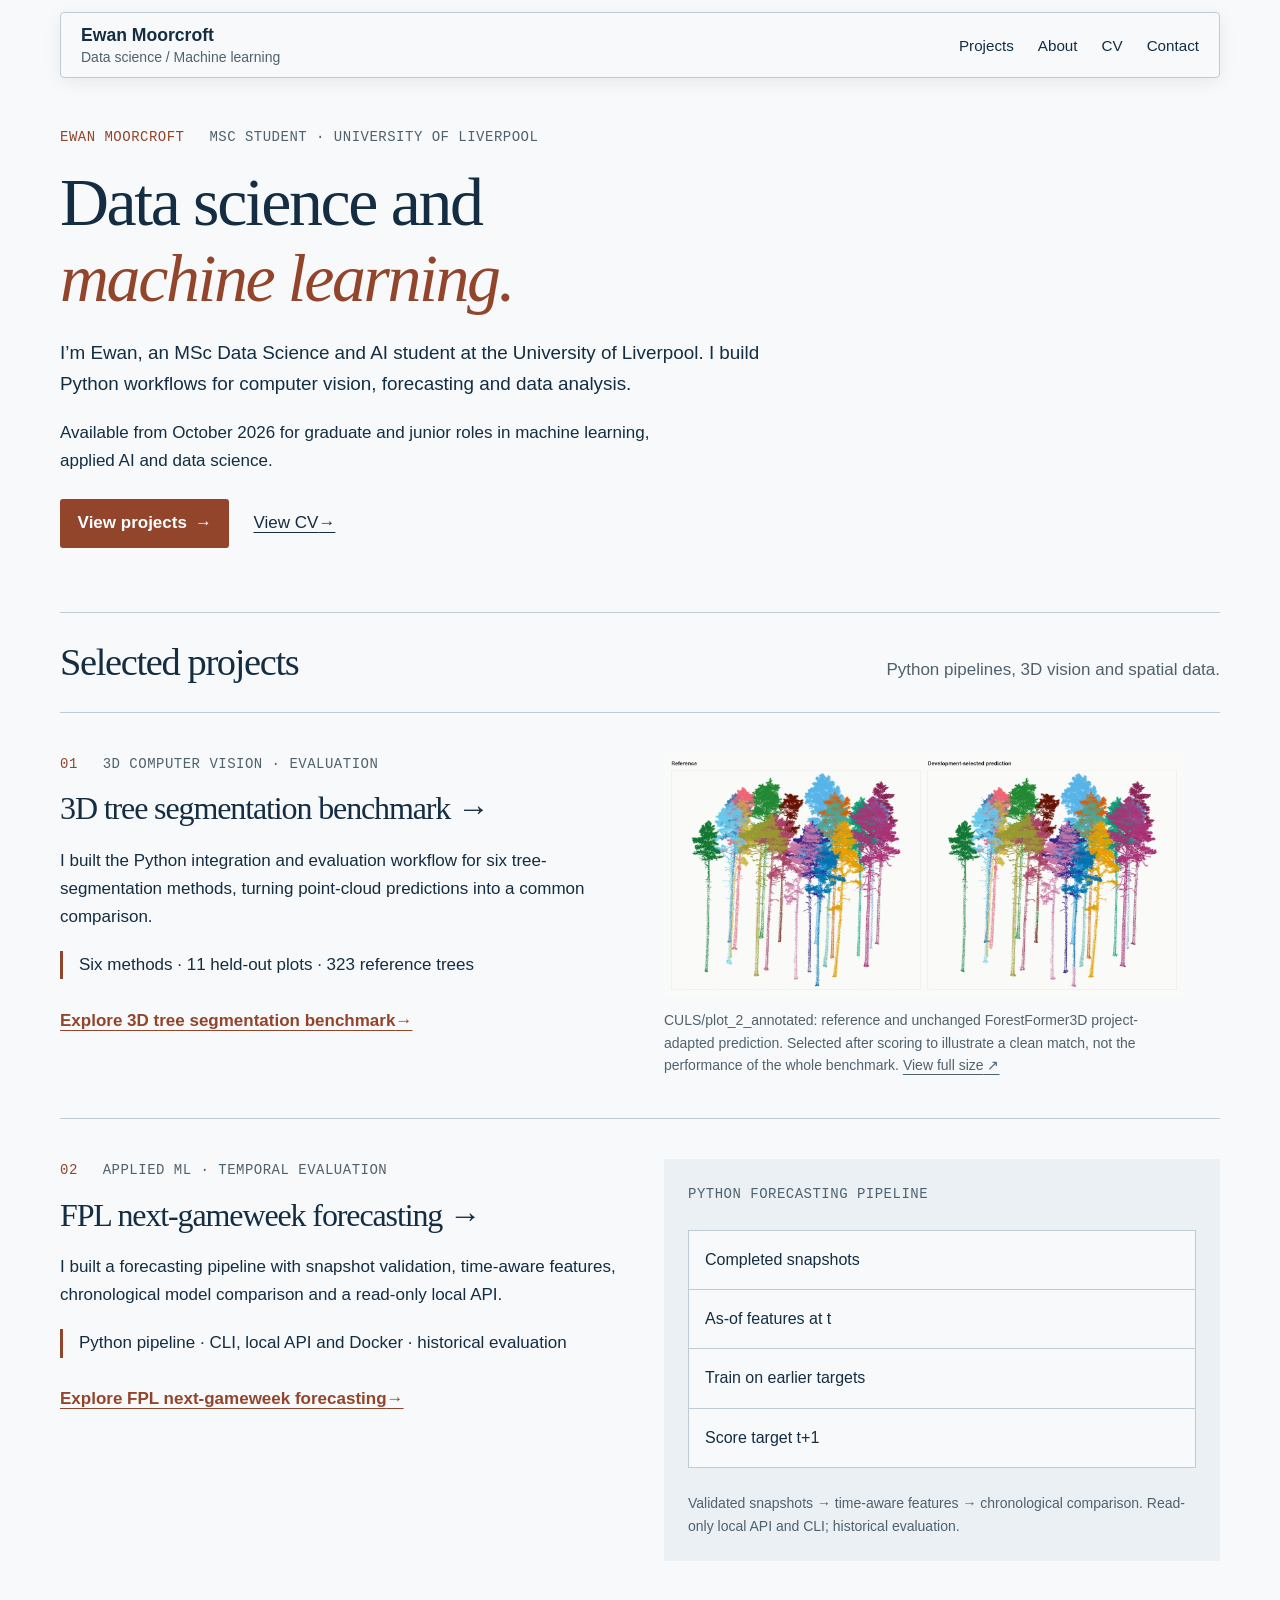
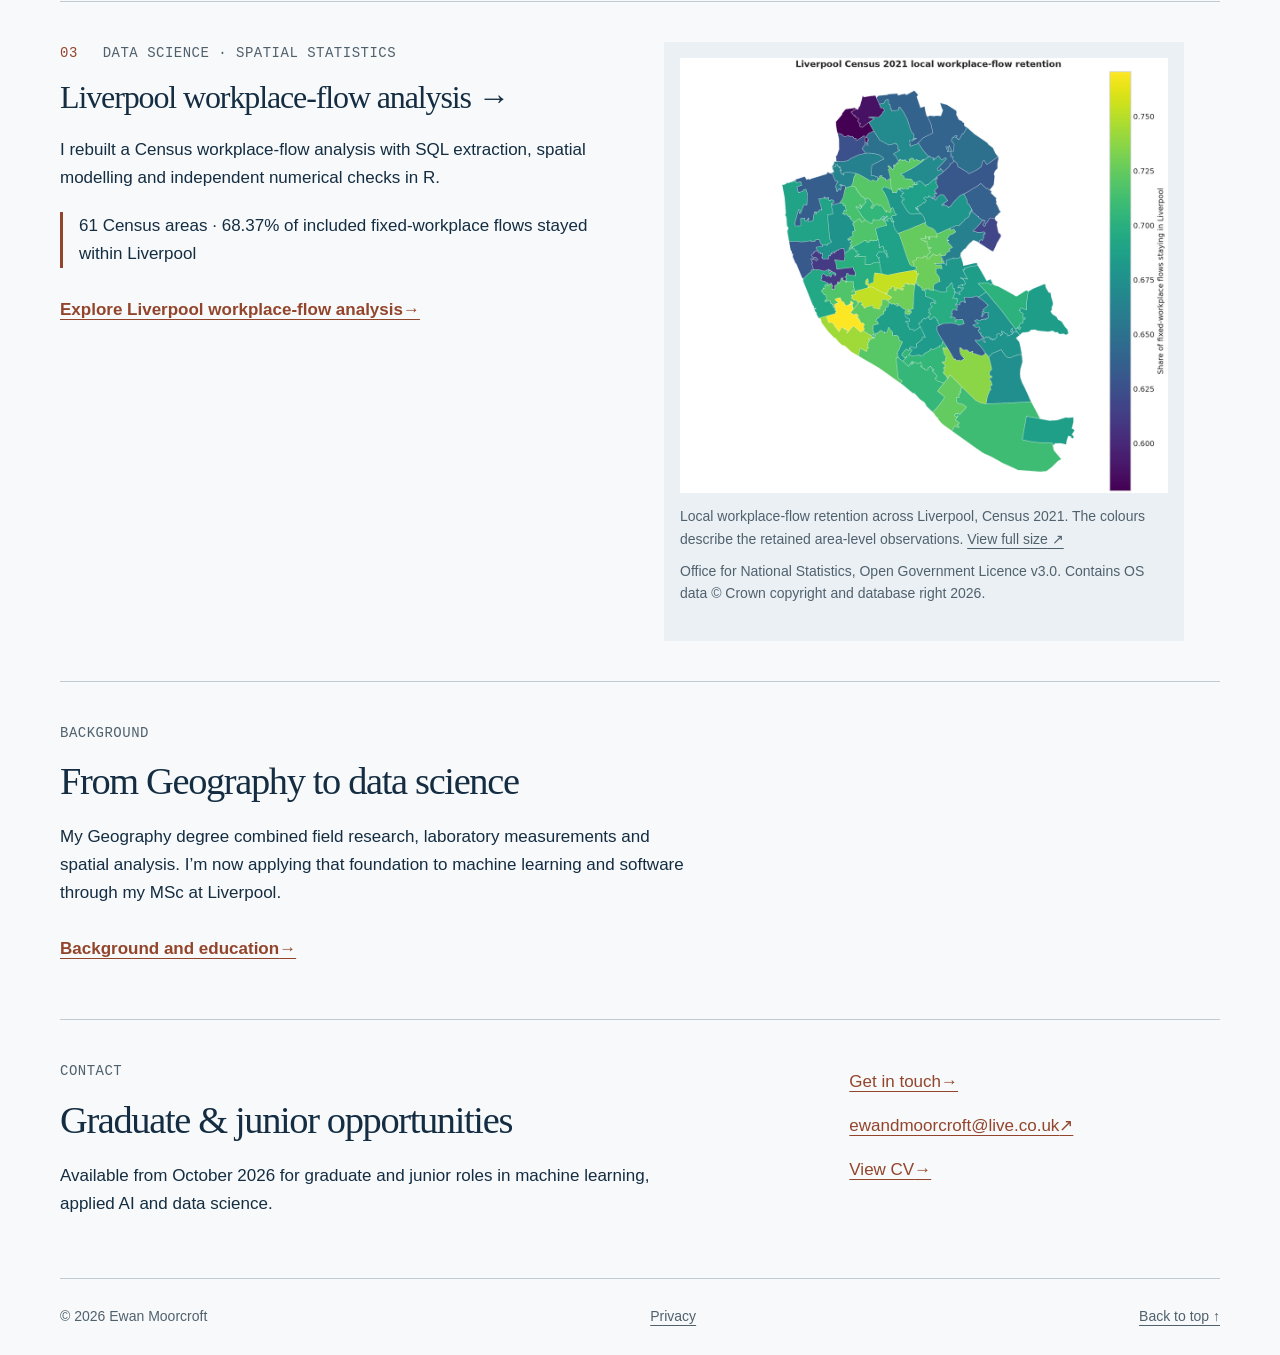
==== commit 35a3bfd9: "Update website" ====
--- a/index.html
+++ b/index.html
@@ -1 +1 @@
-<!doctype html><html lang="en-GB"><head><meta charset="utf-8"><meta name="viewport" content="width=device-width, initial-scale=1"><title>Ewan Moorcroft | Data Science and Machine Learning</title><meta name="description" content="Ewan Moorcroft — MSc Data Science and AI student seeking graduate and junior machine-learning, applied-AI and data-science roles. Explore 3D vision, forecasting and evaluation projects."><meta name="theme-color" content="#f7f9fa"><link rel="canonical" href="https://ewanmoorcroft.github.io/"><meta property="og:type" content="website"><meta property="og:title" content="Ewan Moorcroft | Data Science and Machine Learning"><meta property="og:description" content="Ewan Moorcroft — MSc Data Science and AI student seeking graduate and junior machine-learning, applied-AI and data-science roles. Explore 3D vision, forecasting and evaluation projects."><meta property="og:url" content="https://ewanmoorcroft.github.io/"><meta name="twitter:card" content="summary_large_image"><meta name="twitter:title" content="Ewan Moorcroft | Data Science and Machine Learning"><meta name="twitter:description" content="Ewan Moorcroft — MSc Data Science and AI student seeking graduate and junior machine-learning, applied-AI and data-science roles. Explore 3D vision, forecasting and evaluation projects."><meta property="og:image" content="https://ewanmoorcroft.github.io/assets/social-preview.png"><meta property="og:image:alt" content="Ewan Moorcroft — Data science and machine learning"><meta name="twitter:image" content="https://ewanmoorcroft.github.io/assets/social-preview.png"><link rel="icon" type="image/svg+xml" href="/favicon.svg"><link rel="stylesheet" href="/styles.css"><script type="application/ld+json">{"@context":"https://schema.org","@type":"Person","name":"Ewan Moorcroft","url":"https://ewanmoorcroft.github.io/","sameAs":["https://github.com/EwanMoorcroft","https://www.linkedin.com/in/ewan-moorcroft"],"description":"Ewan Moorcroft — MSc Data Science and AI student seeking graduate and junior machine-learning, applied-AI and data-science roles. Explore 3D vision, forecasting and evaluation projects."}</script></head><body><a class="skip-link" href="#main">Skip to content</a><header class="masthead wrap"><a class="identity" href="/" aria-label="Ewan Moorcroft home" aria-current="page">Ewan Moorcroft<span>Data science / Machine learning</span></a><nav aria-label="Main navigation"><a href="/projects/">Projects</a><a href="/about/">About</a><a href="/cv/">CV</a><a href="/contact/">Contact</a></nav></header><main id="main" tabindex="-1"><section class="intro wrap"><div class="intro-main"><p class="eyebrow"><span>EWAN MOORCROFT</span> MSc student · University of Liverpool</p><h1>Data science and<br><em>machine learning.</em></h1><p class="introduction">I’m Ewan, an MSc Data Science and AI student at the University of Liverpool. I build Python workflows for computer vision, forecasting and data analysis.</p><p class="availability">Available from October 2026 for graduate and junior roles in machine learning, applied AI and data science.</p><div class="actions"><a class="primary-link" href="/projects/">View projects<span aria-hidden="true"> →</span></a><a class="" href="/cv/">View CV<span aria-hidden="true"> →</span></a></div></div></section><section id="work" class="wrap home-work"><div class="section-heading"><h2>Selected projects</h2><p>Python pipelines, 3D vision and spatial data.</p></div><article class="home-preview"><div><p class="eyebrow"><span>01</span> 3D computer vision · Evaluation</p><h3><a class="" href="/projects/tree-lidar-benchmark/">3D tree segmentation benchmark<span aria-hidden="true"> →</span></a></h3><p>I built the Python integration and evaluation workflow for six tree-segmentation methods, turning point-cloud predictions into a common comparison.</p><p class="result-line">Six methods · 11 held-out plots · 323 reference trees</p><a class="text-link" href="/projects/tree-lidar-benchmark/">Explore 3D tree segmentation benchmark<span aria-hidden="true"> →</span></a></div><figure class="study-figure "><a href="/assets/tree-comparison.webp" aria-label="View full image: 3D tree segmentation benchmark"><img src="/assets/tree-comparison.webp" width="1600" height="750" loading="lazy" alt="Reference trees and ForestFormer3D project-adapted predictions, with matching colours for accepted tree pairs."></a><figcaption>CULS/plot_2_annotated: reference and unchanged ForestFormer3D project-adapted prediction. Selected after scoring to illustrate a clean match, not the performance of the whole benchmark. <a class="" href="/assets/tree-comparison.webp">View full size<span aria-hidden="true"> ↗</span></a></figcaption></figure></article><article class="home-preview"><div><p class="eyebrow"><span>02</span> Applied ML · Temporal evaluation</p><h3><a class="" href="/projects/fpl-forecasting/">FPL next-gameweek forecasting<span aria-hidden="true"> →</span></a></h3><p>I built a forecasting pipeline with snapshot validation, time-aware features, chronological model comparison and a read-only local API.</p><p class="result-line">Python pipeline · CLI, local API and Docker · historical evaluation</p><a class="text-link" href="/projects/fpl-forecasting/">Explore FPL next-gameweek forecasting<span aria-hidden="true"> →</span></a></div><figure class="pipeline-preview"><p class="eyebrow">PYTHON FORECASTING PIPELINE</p><ol class="workflow"><li>Completed snapshots</li><li>As-of features at t</li><li>Train on earlier targets</li><li>Score target t+1</li></ol><figcaption>Validated snapshots → time-aware features → chronological comparison. Read-only local API and CLI; historical evaluation.</figcaption></figure></article><article class="home-preview"><div><p class="eyebrow"><span>03</span> Data science · Spatial statistics</p><h3><a class="" href="/projects/liverpool-urban-accessibility/">Liverpool workplace-flow analysis<span aria-hidden="true"> →</span></a></h3><p>I rebuilt a Census workplace-flow analysis with SQL extraction, spatial modelling and independent numerical checks in R.</p><p class="result-line">61 Census areas · 68.37% of included fixed-workplace flows stayed within Liverpool</p><a class="text-link" href="/projects/liverpool-urban-accessibility/">Explore Liverpool workplace-flow analysis<span aria-hidden="true"> →</span></a></div><figure class="study-figure map-figure"><a href="/assets/liverpool-map.webp" aria-label="View full image: Liverpool workplace-flow analysis"><img src="/assets/liverpool-map.webp" width="1100" height="980" loading="lazy" alt="Liverpool’s 61 Census areas coloured by the share of fixed-workplace flows remaining within the city."></a><figcaption>Local workplace-flow retention across Liverpool, Census 2021. The colours describe the retained area-level observations. <a class="" href="/assets/liverpool-map.webp">View full size<span aria-hidden="true"> ↗</span></a><p class="image-credit">Office for National Statistics, Open Government Licence v3.0. Contains OS data © Crown copyright and database right 2026.</p></figcaption></figure></article></section><section id="about" class="wrap about-teaser"><p class="eyebrow">BACKGROUND</p><h2>From Geography to data science</h2><p>Field research on the River Soar led into work with spatial data, machine learning and software. Alongside my studies, I’ve worked in markets, food production and warehouse operations.</p><a class="text-link" href="/about/">About Ewan<span aria-hidden="true"> →</span></a></section><section id="contact" class="wrap contact" aria-labelledby="contact-title"><div><p class="eyebrow">CONTACT</p><h2 id="contact-title">Graduate & junior opportunities</h2><p>Available from October 2026 for graduate and junior roles in machine learning, applied AI and data science.</p></div><div class="contact-links"><a class="" href="/contact/">Get in touch<span aria-hidden="true"> →</span></a><a class="" href="mailto:ewandmoorcroft@live.co.uk">ewandmoorcroft@live.co.uk<span aria-hidden="true"> ↗</span></a><a class="" href="/cv/">View CV<span aria-hidden="true"> →</span></a></div></section></main><footer class="wrap footer"><span>© 2026 Ewan Moorcroft</span><a href="/privacy/">Privacy</a><a href="#main">Back to top ↑</a></footer></body></html>+<!doctype html><html lang="en-GB"><head><meta charset="utf-8"><meta name="viewport" content="width=device-width, initial-scale=1"><title>Ewan Moorcroft | Data Science and Machine Learning</title><meta name="description" content="Ewan Moorcroft — MSc Data Science and AI student seeking graduate and junior machine-learning, applied-AI and data-science roles. Explore 3D vision, forecasting and evaluation projects."><meta name="theme-color" content="#f7f9fa"><link rel="canonical" href="https://ewanmoorcroft.github.io/"><meta property="og:type" content="website"><meta property="og:title" content="Ewan Moorcroft | Data Science and Machine Learning"><meta property="og:description" content="Ewan Moorcroft — MSc Data Science and AI student seeking graduate and junior machine-learning, applied-AI and data-science roles. Explore 3D vision, forecasting and evaluation projects."><meta property="og:url" content="https://ewanmoorcroft.github.io/"><meta name="twitter:card" content="summary_large_image"><meta name="twitter:title" content="Ewan Moorcroft | Data Science and Machine Learning"><meta name="twitter:description" content="Ewan Moorcroft — MSc Data Science and AI student seeking graduate and junior machine-learning, applied-AI and data-science roles. Explore 3D vision, forecasting and evaluation projects."><meta property="og:image" content="https://ewanmoorcroft.github.io/assets/social-preview.png"><meta property="og:image:alt" content="Ewan Moorcroft — Data science and machine learning"><meta name="twitter:image" content="https://ewanmoorcroft.github.io/assets/social-preview.png"><link rel="icon" type="image/svg+xml" href="/favicon.svg"><link rel="stylesheet" href="/styles.css"><script type="application/ld+json">{"@context":"https://schema.org","@type":"Person","name":"Ewan Moorcroft","url":"https://ewanmoorcroft.github.io/","sameAs":["https://github.com/EwanMoorcroft","https://www.linkedin.com/in/ewan-moorcroft"],"description":"Ewan Moorcroft — MSc Data Science and AI student seeking graduate and junior machine-learning, applied-AI and data-science roles. Explore 3D vision, forecasting and evaluation projects."}</script></head><body><a class="skip-link" href="#main">Skip to content</a><header class="masthead wrap"><a class="identity" href="/" aria-label="Ewan Moorcroft home" aria-current="page">Ewan Moorcroft<span>Data science / Machine learning</span></a><nav aria-label="Main navigation"><a href="/projects/">Projects</a><a href="/about/">About</a><a href="/cv/">CV</a><a href="/contact/">Contact</a></nav></header><main id="main" tabindex="-1"><section class="intro wrap"><div class="intro-main"><p class="eyebrow"><span>EWAN MOORCROFT</span> MSc student · University of Liverpool</p><h1>Data science and<br><em>machine learning.</em></h1><p class="introduction">I’m Ewan, an MSc Data Science and AI student at the University of Liverpool. I build Python workflows for computer vision, forecasting and data analysis.</p><p class="availability">Available from October 2026 for graduate and junior roles in machine learning, applied AI and data science.</p><div class="actions"><a class="primary-link" href="/projects/">View projects<span aria-hidden="true"> →</span></a><a class="" href="/cv/">View CV<span aria-hidden="true"> →</span></a></div></div></section><section id="work" class="wrap home-work"><div class="section-heading"><h2>Selected projects</h2><p>Python pipelines, 3D vision and spatial data.</p></div><article class="home-preview"><div><p class="eyebrow"><span>01</span> 3D computer vision · Evaluation</p><h3><a class="" href="/projects/tree-lidar-benchmark/">3D tree segmentation benchmark<span aria-hidden="true"> →</span></a></h3><p>I built the Python integration and evaluation workflow for six tree-segmentation methods, turning point-cloud predictions into a common comparison.</p><p class="result-line">Six methods · 11 held-out plots · 323 reference trees</p><a class="text-link" href="/projects/tree-lidar-benchmark/">Explore 3D tree segmentation benchmark<span aria-hidden="true"> →</span></a></div><figure class="study-figure "><a href="/assets/tree-comparison.webp" aria-label="View full image: 3D tree segmentation benchmark"><img src="/assets/tree-comparison.webp" width="1600" height="750" loading="lazy" alt="Reference trees and ForestFormer3D project-adapted predictions, with matching colours for accepted tree pairs."></a><figcaption>CULS/plot_2_annotated: reference and unchanged ForestFormer3D project-adapted prediction. Selected after scoring to illustrate a clean match, not the performance of the whole benchmark. <a class="" href="/assets/tree-comparison.webp">View full size<span aria-hidden="true"> ↗</span></a></figcaption></figure></article><article class="home-preview"><div><p class="eyebrow"><span>02</span> Applied ML · Temporal evaluation</p><h3><a class="" href="/projects/fpl-forecasting/">FPL next-gameweek forecasting<span aria-hidden="true"> →</span></a></h3><p>I built a forecasting pipeline with snapshot validation, time-aware features, chronological model comparison and a read-only local API.</p><p class="result-line">Python pipeline · CLI, local API and Docker · historical evaluation</p><a class="text-link" href="/projects/fpl-forecasting/">Explore FPL next-gameweek forecasting<span aria-hidden="true"> →</span></a></div><figure class="pipeline-preview"><p class="eyebrow">PYTHON FORECASTING PIPELINE</p><ol class="workflow"><li>Completed snapshots</li><li>As-of features at t</li><li>Train on earlier targets</li><li>Score target t+1</li></ol><figcaption>Validated snapshots → time-aware features → chronological comparison. Read-only local API and CLI; historical evaluation.</figcaption></figure></article><article class="home-preview"><div><p class="eyebrow"><span>03</span> Data science · Spatial statistics</p><h3><a class="" href="/projects/liverpool-urban-accessibility/">Liverpool workplace-flow analysis<span aria-hidden="true"> →</span></a></h3><p>I rebuilt a Census workplace-flow analysis with SQL extraction, spatial modelling and independent numerical checks in R.</p><p class="result-line">61 Census areas · 68.37% of included fixed-workplace flows stayed within Liverpool</p><a class="text-link" href="/projects/liverpool-urban-accessibility/">Explore Liverpool workplace-flow analysis<span aria-hidden="true"> →</span></a></div><figure class="study-figure map-figure"><a href="/assets/liverpool-map.webp" aria-label="View full image: Liverpool workplace-flow analysis"><img src="/assets/liverpool-map.webp" width="1100" height="980" loading="lazy" alt="Liverpool’s 61 Census areas coloured by the share of fixed-workplace flows remaining within the city."></a><figcaption>Local workplace-flow retention across Liverpool, Census 2021. The colours describe the retained area-level observations. <a class="" href="/assets/liverpool-map.webp">View full size<span aria-hidden="true"> ↗</span></a><p class="image-credit">Office for National Statistics, Open Government Licence v3.0. Contains OS data © Crown copyright and database right 2026.</p></figcaption></figure></article></section><section id="about" class="wrap about-teaser"><p class="eyebrow">BACKGROUND</p><h2>From Geography to data science</h2><p>My Geography degree combined field research, laboratory measurements and spatial analysis. I’m now applying that foundation to machine learning and software through my MSc at Liverpool.</p><a class="text-link" href="/about/">Background and education<span aria-hidden="true"> →</span></a></section><section id="contact" class="wrap contact" aria-labelledby="contact-title"><div><p class="eyebrow">CONTACT</p><h2 id="contact-title">Graduate & junior opportunities</h2><p>Available from October 2026 for graduate and junior roles in machine learning, applied AI and data science.</p></div><div class="contact-links"><a class="" href="/contact/">Get in touch<span aria-hidden="true"> →</span></a><a class="" href="mailto:ewandmoorcroft@live.co.uk">ewandmoorcroft@live.co.uk<span aria-hidden="true"> ↗</span></a><a class="" href="/cv/">View CV<span aria-hidden="true"> →</span></a></div></section></main><footer class="wrap footer"><span>© 2026 Ewan Moorcroft</span><a href="/privacy/">Privacy</a><a href="#main">Back to top ↑</a></footer></body></html>
--- a/styles.css
+++ b/styles.css
@@ -294,6 +294,9 @@
 .other-work h3 {
   font-size: 1.5rem;
 }
+.coursework-item {
+  margin-block: 1.5rem;
+}
 .learning-archive {
   margin-top: 2rem;
   border-top: 1px solid var(--border);
@@ -353,6 +356,31 @@
 .education dd {
   color: var(--muted);
   font-size: 0.95rem;
+}
+.education .module-label {
+  margin: 0.85rem 0 0.35rem;
+  font-size: 0.85rem;
+}
+.module-marks {
+  list-style: none;
+  padding: 0;
+  margin: 0;
+  color: var(--text);
+}
+.module-marks li {
+  display: flex;
+  justify-content: space-between;
+  gap: 1rem;
+  margin-block: 0.4rem;
+}
+.module-marks strong {
+  white-space: nowrap;
+  font-variant-numeric: tabular-nums;
+}
+.course-link {
+  display: inline-block;
+  padding-block: 0.6rem;
+  min-height: 44px;
 }
 .skill-evidence dt {
   font-size: 1rem;
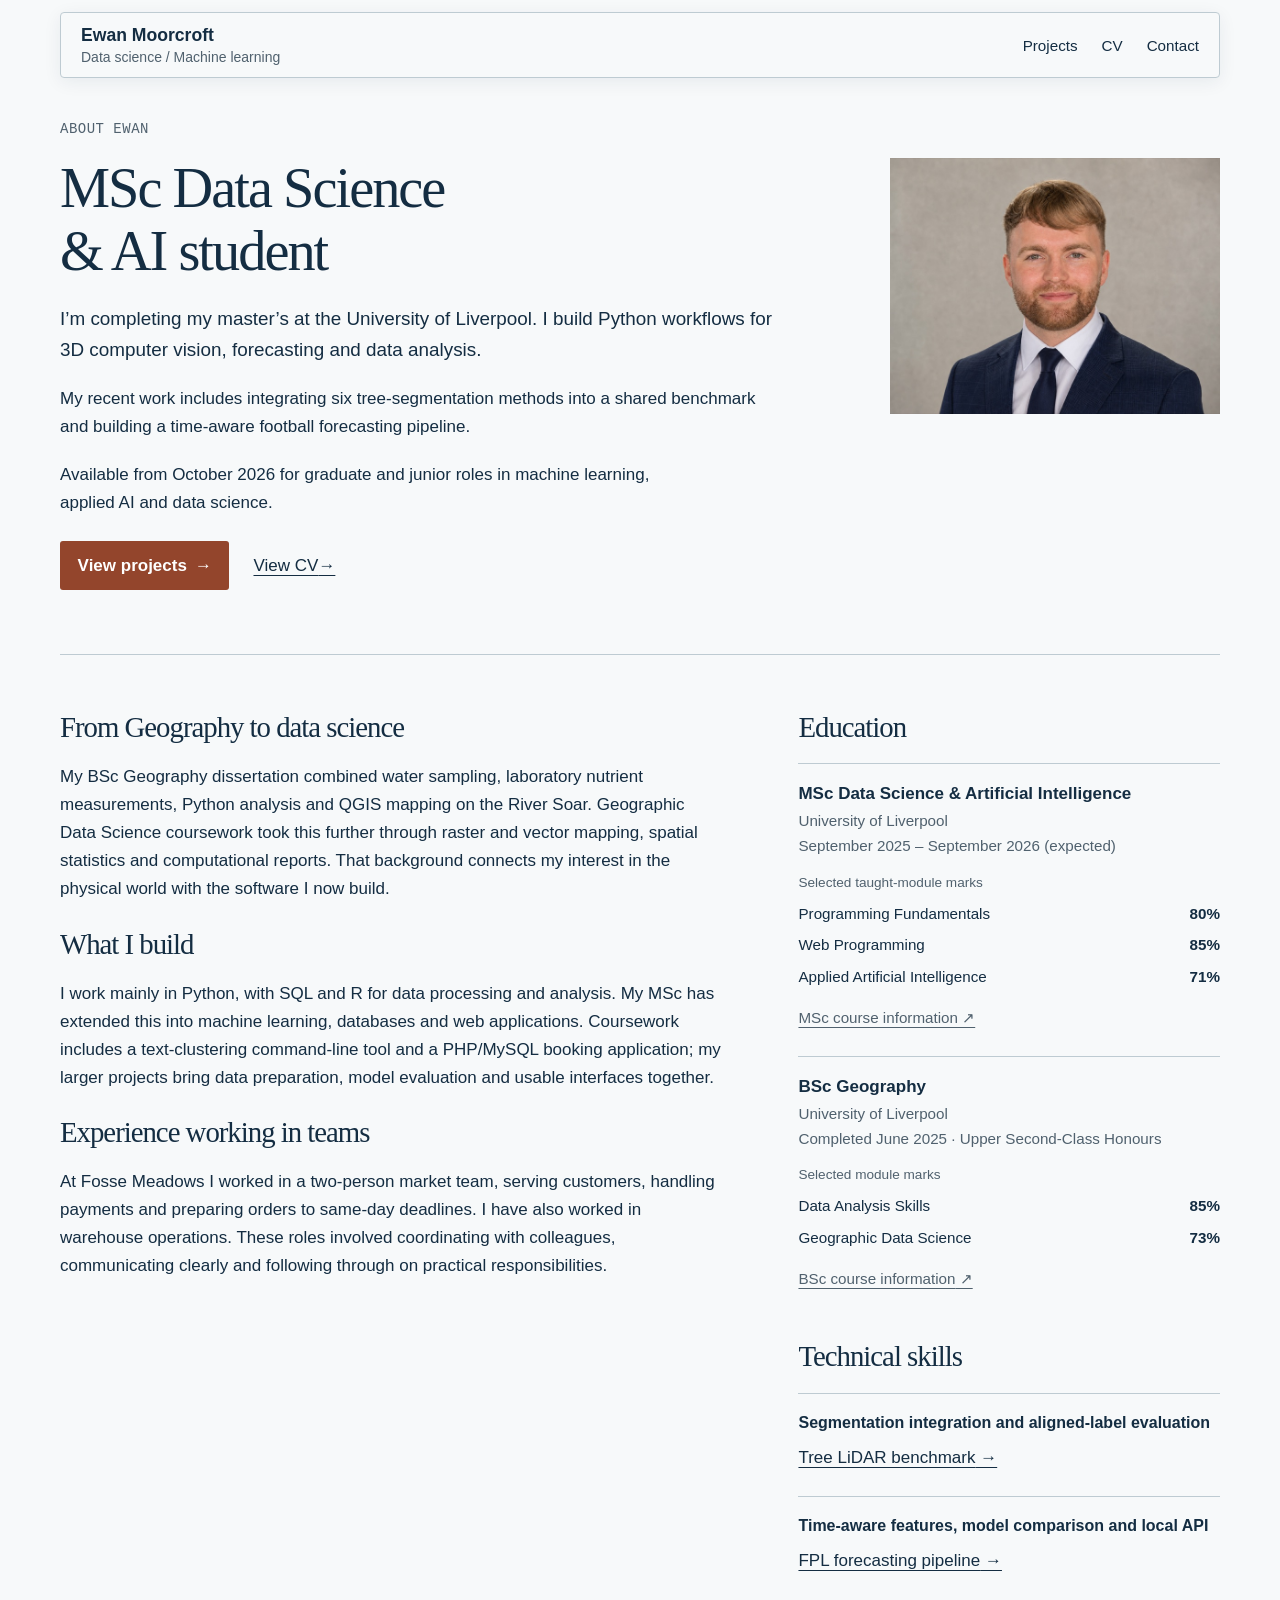
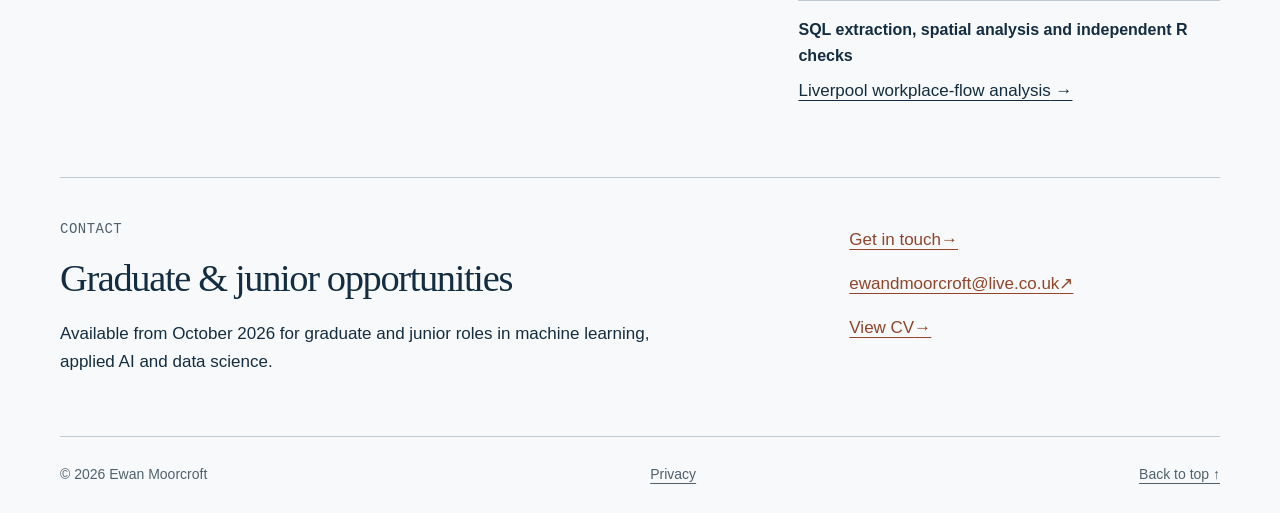
==== commit 57d7d31a: "Update website" ====
--- a/index.html
+++ b/index.html
@@ -1 +1 @@
-<!doctype html><html lang="en-GB"><head><meta charset="utf-8"><meta name="viewport" content="width=device-width, initial-scale=1"><title>Ewan Moorcroft | Data Science and Machine Learning</title><meta name="description" content="Ewan Moorcroft — MSc Data Science and AI student seeking graduate and junior machine-learning, applied-AI and data-science roles. Explore 3D vision, forecasting and evaluation projects."><meta name="theme-color" content="#f7f9fa"><link rel="canonical" href="https://ewanmoorcroft.github.io/"><meta property="og:type" content="website"><meta property="og:title" content="Ewan Moorcroft | Data Science and Machine Learning"><meta property="og:description" content="Ewan Moorcroft — MSc Data Science and AI student seeking graduate and junior machine-learning, applied-AI and data-science roles. Explore 3D vision, forecasting and evaluation projects."><meta property="og:url" content="https://ewanmoorcroft.github.io/"><meta name="twitter:card" content="summary_large_image"><meta name="twitter:title" content="Ewan Moorcroft | Data Science and Machine Learning"><meta name="twitter:description" content="Ewan Moorcroft — MSc Data Science and AI student seeking graduate and junior machine-learning, applied-AI and data-science roles. Explore 3D vision, forecasting and evaluation projects."><meta property="og:image" content="https://ewanmoorcroft.github.io/assets/social-preview.png"><meta property="og:image:alt" content="Ewan Moorcroft — Data science and machine learning"><meta name="twitter:image" content="https://ewanmoorcroft.github.io/assets/social-preview.png"><link rel="icon" type="image/svg+xml" href="/favicon.svg"><link rel="stylesheet" href="/styles.css"><script type="application/ld+json">{"@context":"https://schema.org","@type":"Person","name":"Ewan Moorcroft","url":"https://ewanmoorcroft.github.io/","sameAs":["https://github.com/EwanMoorcroft","https://www.linkedin.com/in/ewan-moorcroft"],"description":"Ewan Moorcroft — MSc Data Science and AI student seeking graduate and junior machine-learning, applied-AI and data-science roles. Explore 3D vision, forecasting and evaluation projects."}</script></head><body><a class="skip-link" href="#main">Skip to content</a><header class="masthead wrap"><a class="identity" href="/" aria-label="Ewan Moorcroft home" aria-current="page">Ewan Moorcroft<span>Data science / Machine learning</span></a><nav aria-label="Main navigation"><a href="/projects/">Projects</a><a href="/about/">About</a><a href="/cv/">CV</a><a href="/contact/">Contact</a></nav></header><main id="main" tabindex="-1"><section class="intro wrap"><div class="intro-main"><p class="eyebrow"><span>EWAN MOORCROFT</span> MSc student · University of Liverpool</p><h1>Data science and<br><em>machine learning.</em></h1><p class="introduction">I’m Ewan, an MSc Data Science and AI student at the University of Liverpool. I build Python workflows for computer vision, forecasting and data analysis.</p><p class="availability">Available from October 2026 for graduate and junior roles in machine learning, applied AI and data science.</p><div class="actions"><a class="primary-link" href="/projects/">View projects<span aria-hidden="true"> →</span></a><a class="" href="/cv/">View CV<span aria-hidden="true"> →</span></a></div></div></section><section id="work" class="wrap home-work"><div class="section-heading"><h2>Selected projects</h2><p>Python pipelines, 3D vision and spatial data.</p></div><article class="home-preview"><div><p class="eyebrow"><span>01</span> 3D computer vision · Evaluation</p><h3><a class="" href="/projects/tree-lidar-benchmark/">3D tree segmentation benchmark<span aria-hidden="true"> →</span></a></h3><p>I built the Python integration and evaluation workflow for six tree-segmentation methods, turning point-cloud predictions into a common comparison.</p><p class="result-line">Six methods · 11 held-out plots · 323 reference trees</p><a class="text-link" href="/projects/tree-lidar-benchmark/">Explore 3D tree segmentation benchmark<span aria-hidden="true"> →</span></a></div><figure class="study-figure "><a href="/assets/tree-comparison.webp" aria-label="View full image: 3D tree segmentation benchmark"><img src="/assets/tree-comparison.webp" width="1600" height="750" loading="lazy" alt="Reference trees and ForestFormer3D project-adapted predictions, with matching colours for accepted tree pairs."></a><figcaption>CULS/plot_2_annotated: reference and unchanged ForestFormer3D project-adapted prediction. Selected after scoring to illustrate a clean match, not the performance of the whole benchmark. <a class="" href="/assets/tree-comparison.webp">View full size<span aria-hidden="true"> ↗</span></a></figcaption></figure></article><article class="home-preview"><div><p class="eyebrow"><span>02</span> Applied ML · Temporal evaluation</p><h3><a class="" href="/projects/fpl-forecasting/">FPL next-gameweek forecasting<span aria-hidden="true"> →</span></a></h3><p>I built a forecasting pipeline with snapshot validation, time-aware features, chronological model comparison and a read-only local API.</p><p class="result-line">Python pipeline · CLI, local API and Docker · historical evaluation</p><a class="text-link" href="/projects/fpl-forecasting/">Explore FPL next-gameweek forecasting<span aria-hidden="true"> →</span></a></div><figure class="pipeline-preview"><p class="eyebrow">PYTHON FORECASTING PIPELINE</p><ol class="workflow"><li>Completed snapshots</li><li>As-of features at t</li><li>Train on earlier targets</li><li>Score target t+1</li></ol><figcaption>Validated snapshots → time-aware features → chronological comparison. Read-only local API and CLI; historical evaluation.</figcaption></figure></article><article class="home-preview"><div><p class="eyebrow"><span>03</span> Data science · Spatial statistics</p><h3><a class="" href="/projects/liverpool-urban-accessibility/">Liverpool workplace-flow analysis<span aria-hidden="true"> →</span></a></h3><p>I rebuilt a Census workplace-flow analysis with SQL extraction, spatial modelling and independent numerical checks in R.</p><p class="result-line">61 Census areas · 68.37% of included fixed-workplace flows stayed within Liverpool</p><a class="text-link" href="/projects/liverpool-urban-accessibility/">Explore Liverpool workplace-flow analysis<span aria-hidden="true"> →</span></a></div><figure class="study-figure map-figure"><a href="/assets/liverpool-map.webp" aria-label="View full image: Liverpool workplace-flow analysis"><img src="/assets/liverpool-map.webp" width="1100" height="980" loading="lazy" alt="Liverpool’s 61 Census areas coloured by the share of fixed-workplace flows remaining within the city."></a><figcaption>Local workplace-flow retention across Liverpool, Census 2021. The colours describe the retained area-level observations. <a class="" href="/assets/liverpool-map.webp">View full size<span aria-hidden="true"> ↗</span></a><p class="image-credit">Office for National Statistics, Open Government Licence v3.0. Contains OS data © Crown copyright and database right 2026.</p></figcaption></figure></article></section><section id="about" class="wrap about-teaser"><p class="eyebrow">BACKGROUND</p><h2>From Geography to data science</h2><p>My Geography degree combined field research, laboratory measurements and spatial analysis. I’m now applying that foundation to machine learning and software through my MSc at Liverpool.</p><a class="text-link" href="/about/">Background and education<span aria-hidden="true"> →</span></a></section><section id="contact" class="wrap contact" aria-labelledby="contact-title"><div><p class="eyebrow">CONTACT</p><h2 id="contact-title">Graduate & junior opportunities</h2><p>Available from October 2026 for graduate and junior roles in machine learning, applied AI and data science.</p></div><div class="contact-links"><a class="" href="/contact/">Get in touch<span aria-hidden="true"> →</span></a><a class="" href="mailto:ewandmoorcroft@live.co.uk">ewandmoorcroft@live.co.uk<span aria-hidden="true"> ↗</span></a><a class="" href="/cv/">View CV<span aria-hidden="true"> →</span></a></div></section></main><footer class="wrap footer"><span>© 2026 Ewan Moorcroft</span><a href="/privacy/">Privacy</a><a href="#main">Back to top ↑</a></footer></body></html>+<!doctype html><html lang="en-GB"><head><meta charset="utf-8"><meta name="viewport" content="width=device-width, initial-scale=1"><title>Ewan Moorcroft | Data Science and Machine Learning</title><meta name="description" content="Ewan Moorcroft — MSc Data Science and AI student seeking graduate and junior machine-learning, applied-AI and data-science roles. Explore 3D vision, forecasting and evaluation projects."><meta name="theme-color" content="#f7f9fa"><link rel="canonical" href="https://ewanmoorcroft.github.io/"><meta property="og:type" content="website"><meta property="og:title" content="Ewan Moorcroft | Data Science and Machine Learning"><meta property="og:description" content="Ewan Moorcroft — MSc Data Science and AI student seeking graduate and junior machine-learning, applied-AI and data-science roles. Explore 3D vision, forecasting and evaluation projects."><meta property="og:url" content="https://ewanmoorcroft.github.io/"><meta name="twitter:card" content="summary_large_image"><meta name="twitter:title" content="Ewan Moorcroft | Data Science and Machine Learning"><meta name="twitter:description" content="Ewan Moorcroft — MSc Data Science and AI student seeking graduate and junior machine-learning, applied-AI and data-science roles. Explore 3D vision, forecasting and evaluation projects."><meta property="og:image" content="https://ewanmoorcroft.github.io/assets/social-preview.png"><meta property="og:image:alt" content="Ewan Moorcroft — Data science and machine learning"><meta name="twitter:image" content="https://ewanmoorcroft.github.io/assets/social-preview.png"><link rel="icon" type="image/svg+xml" href="/favicon.svg"><link rel="stylesheet" href="/styles.css"><script type="application/ld+json">{"@context":"https://schema.org","@type":"Person","name":"Ewan Moorcroft","url":"https://ewanmoorcroft.github.io/","sameAs":["https://github.com/EwanMoorcroft","https://www.linkedin.com/in/ewan-moorcroft"],"description":"Ewan Moorcroft — MSc Data Science and AI student seeking graduate and junior machine-learning, applied-AI and data-science roles. Explore 3D vision, forecasting and evaluation projects."}</script></head><body><a class="skip-link" href="#main">Skip to content</a><header class="masthead wrap"><a class="identity" href="/" aria-label="Ewan Moorcroft home" aria-current="page">Ewan Moorcroft<span>Data science / Machine learning</span></a><nav aria-label="Main navigation"><a href="/projects/">Projects</a><a href="/cv/">CV</a><a href="/contact/">Contact</a></nav></header><main id="main" tabindex="-1"><section id="about" class="about-opening wrap"><div class="about-intro"><p class="eyebrow">ABOUT EWAN</p><h1>MSc Data Science<br>& AI student</h1><p class="introduction">I’m completing my master’s at the University of Liverpool. I build Python workflows for 3D computer vision, forecasting and data analysis.</p><p>My recent work includes integrating six tree-segmentation methods into a shared benchmark and building a time-aware football forecasting pipeline.</p><p class="availability">Available from October 2026 for graduate and junior roles in machine learning, applied AI and data science.</p><div id="work" class="actions"><a class="primary-link" href="/projects/">View projects<span aria-hidden="true"> →</span></a><a class="" href="/cv/">View CV<span aria-hidden="true"> →</span></a></div></div><img class="portrait" src="/assets/ewan-moorcroft.jpg" width="720" height="557" loading="eager" alt="Ewan Moorcroft"></section><div class="wrap about-support"><section><h2>From Geography to data science</h2><p>My BSc Geography dissertation combined water sampling, laboratory nutrient measurements, Python analysis and QGIS mapping on the River Soar. Geographic Data Science coursework took this further through raster and vector mapping, spatial statistics and computational reports. That background connects my interest in the physical world with the software I now build.</p><h2>What I build</h2><p>I work mainly in Python, with SQL and R for data processing and analysis. My MSc has extended this into machine learning, databases and web applications. Coursework includes a text-clustering command-line tool and a PHP/MySQL booking application; my larger projects bring data preparation, model evaluation and usable interfaces together.</p><h2>Experience working in teams</h2><p>At Fosse Meadows I worked in a two-person market team, serving customers, handling payments and preparing orders to same-day deadlines. I have also worked in warehouse operations. These roles involved coordinating with colleagues, communicating clearly and following through on practical responsibilities.</p></section><aside><section><h2>Education</h2><dl class="education"><div><dt>MSc Data Science &amp; Artificial Intelligence</dt><dd>University of Liverpool<br>September 2025 – September 2026 (expected)<p class="module-label">Selected taught-module marks</p><ul class="module-marks"><li><span>Programming Fundamentals</span><strong>80%</strong></li><li><span>Web Programming</span><strong>85%</strong></li><li><span>Applied Artificial Intelligence</span><strong>71%</strong></li></ul><a class="course-link" href="https://www.liverpool.ac.uk/courses/data-science-and-artificial-intelligence-msc">MSc course information<span aria-hidden="true"> ↗</span></a></dd></div><div><dt>BSc Geography</dt><dd>University of Liverpool<br>Completed June 2025 · Upper Second-Class Honours<p class="module-label">Selected module marks</p><ul class="module-marks"><li><span>Data Analysis Skills</span><strong>85%</strong></li><li><span>Geographic Data Science</span><strong>73%</strong></li></ul><a class="course-link" href="https://www.liverpool.ac.uk/courses/geography-bsc-hons">BSc course information<span aria-hidden="true"> ↗</span></a></dd></div></dl></section><section><h2>Technical skills</h2><dl class="skill-evidence"><div><dt>Segmentation integration and aligned-label evaluation</dt><dd><a class="" href="/projects/tree-lidar-benchmark/#verification">Tree LiDAR benchmark<span aria-hidden="true"> →</span></a></dd></div><div><dt>Time-aware features, model comparison and local API</dt><dd><a class="" href="/projects/fpl-forecasting/#verification">FPL forecasting pipeline<span aria-hidden="true"> →</span></a></dd></div><div><dt>SQL extraction, spatial analysis and independent R checks</dt><dd><a class="" href="/projects/liverpool-urban-accessibility/#verification">Liverpool workplace-flow analysis<span aria-hidden="true"> →</span></a></dd></div></dl></section></aside></div><section id="contact" class="wrap contact" aria-labelledby="contact-title"><div><p class="eyebrow">CONTACT</p><h2 id="contact-title">Graduate & junior opportunities</h2><p>Available from October 2026 for graduate and junior roles in machine learning, applied AI and data science.</p></div><div class="contact-links"><a class="" href="/contact/">Get in touch<span aria-hidden="true"> →</span></a><a class="" href="mailto:ewandmoorcroft@live.co.uk">ewandmoorcroft@live.co.uk<span aria-hidden="true"> ↗</span></a><a class="" href="/cv/">View CV<span aria-hidden="true"> →</span></a></div></section></main><footer class="wrap footer"><span>© 2026 Ewan Moorcroft</span><a href="/privacy/">Privacy</a><a href="#main">Back to top ↑</a></footer></body></html>
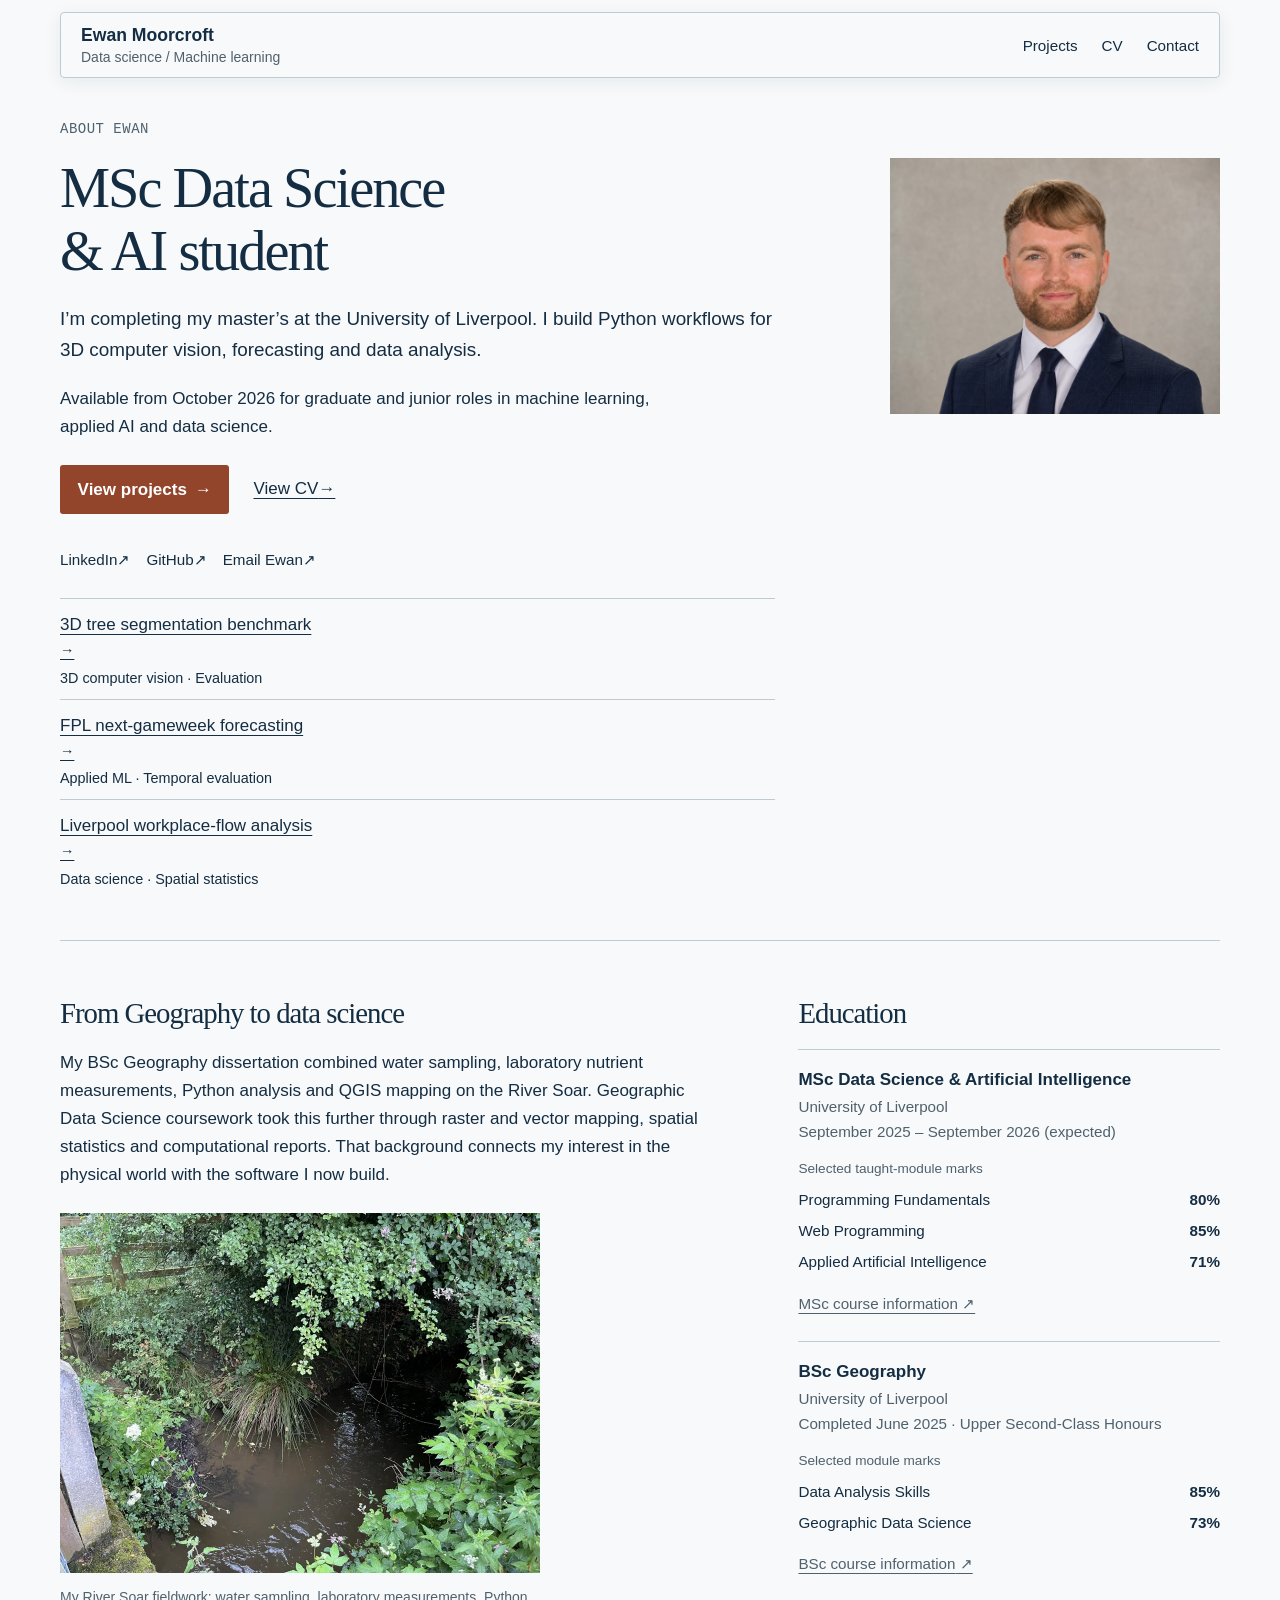
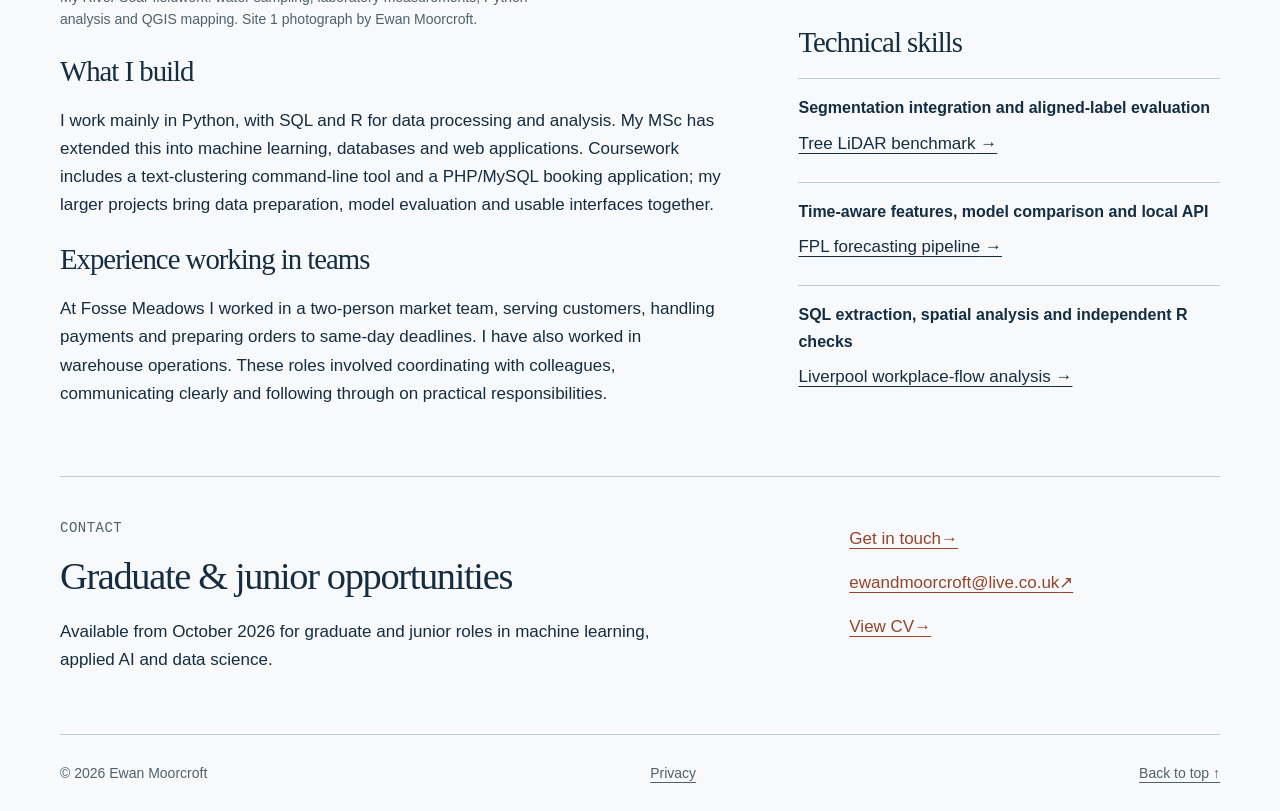
==== commit 3cf7f927: "Update website" ====
--- a/index.html
+++ b/index.html
@@ -1 +1 @@
-<!doctype html><html lang="en-GB"><head><meta charset="utf-8"><meta name="viewport" content="width=device-width, initial-scale=1"><title>Ewan Moorcroft | Data Science and Machine Learning</title><meta name="description" content="Ewan Moorcroft — MSc Data Science and AI student seeking graduate and junior machine-learning, applied-AI and data-science roles. Explore 3D vision, forecasting and evaluation projects."><meta name="theme-color" content="#f7f9fa"><link rel="canonical" href="https://ewanmoorcroft.github.io/"><meta property="og:type" content="website"><meta property="og:title" content="Ewan Moorcroft | Data Science and Machine Learning"><meta property="og:description" content="Ewan Moorcroft — MSc Data Science and AI student seeking graduate and junior machine-learning, applied-AI and data-science roles. Explore 3D vision, forecasting and evaluation projects."><meta property="og:url" content="https://ewanmoorcroft.github.io/"><meta name="twitter:card" content="summary_large_image"><meta name="twitter:title" content="Ewan Moorcroft | Data Science and Machine Learning"><meta name="twitter:description" content="Ewan Moorcroft — MSc Data Science and AI student seeking graduate and junior machine-learning, applied-AI and data-science roles. Explore 3D vision, forecasting and evaluation projects."><meta property="og:image" content="https://ewanmoorcroft.github.io/assets/social-preview.png"><meta property="og:image:alt" content="Ewan Moorcroft — Data science and machine learning"><meta name="twitter:image" content="https://ewanmoorcroft.github.io/assets/social-preview.png"><link rel="icon" type="image/svg+xml" href="/favicon.svg"><link rel="stylesheet" href="/styles.css"><script type="application/ld+json">{"@context":"https://schema.org","@type":"Person","name":"Ewan Moorcroft","url":"https://ewanmoorcroft.github.io/","sameAs":["https://github.com/EwanMoorcroft","https://www.linkedin.com/in/ewan-moorcroft"],"description":"Ewan Moorcroft — MSc Data Science and AI student seeking graduate and junior machine-learning, applied-AI and data-science roles. Explore 3D vision, forecasting and evaluation projects."}</script></head><body><a class="skip-link" href="#main">Skip to content</a><header class="masthead wrap"><a class="identity" href="/" aria-label="Ewan Moorcroft home" aria-current="page">Ewan Moorcroft<span>Data science / Machine learning</span></a><nav aria-label="Main navigation"><a href="/projects/">Projects</a><a href="/cv/">CV</a><a href="/contact/">Contact</a></nav></header><main id="main" tabindex="-1"><section id="about" class="about-opening wrap"><div class="about-intro"><p class="eyebrow">ABOUT EWAN</p><h1>MSc Data Science<br>& AI student</h1><p class="introduction">I’m completing my master’s at the University of Liverpool. I build Python workflows for 3D computer vision, forecasting and data analysis.</p><p>My recent work includes integrating six tree-segmentation methods into a shared benchmark and building a time-aware football forecasting pipeline.</p><p class="availability">Available from October 2026 for graduate and junior roles in machine learning, applied AI and data science.</p><div id="work" class="actions"><a class="primary-link" href="/projects/">View projects<span aria-hidden="true"> →</span></a><a class="" href="/cv/">View CV<span aria-hidden="true"> →</span></a></div></div><img class="portrait" src="/assets/ewan-moorcroft.jpg" width="720" height="557" loading="eager" alt="Ewan Moorcroft"></section><div class="wrap about-support"><section><h2>From Geography to data science</h2><p>My BSc Geography dissertation combined water sampling, laboratory nutrient measurements, Python analysis and QGIS mapping on the River Soar. Geographic Data Science coursework took this further through raster and vector mapping, spatial statistics and computational reports. That background connects my interest in the physical world with the software I now build.</p><h2>What I build</h2><p>I work mainly in Python, with SQL and R for data processing and analysis. My MSc has extended this into machine learning, databases and web applications. Coursework includes a text-clustering command-line tool and a PHP/MySQL booking application; my larger projects bring data preparation, model evaluation and usable interfaces together.</p><h2>Experience working in teams</h2><p>At Fosse Meadows I worked in a two-person market team, serving customers, handling payments and preparing orders to same-day deadlines. I have also worked in warehouse operations. These roles involved coordinating with colleagues, communicating clearly and following through on practical responsibilities.</p></section><aside><section><h2>Education</h2><dl class="education"><div><dt>MSc Data Science &amp; Artificial Intelligence</dt><dd>University of Liverpool<br>September 2025 – September 2026 (expected)<p class="module-label">Selected taught-module marks</p><ul class="module-marks"><li><span>Programming Fundamentals</span><strong>80%</strong></li><li><span>Web Programming</span><strong>85%</strong></li><li><span>Applied Artificial Intelligence</span><strong>71%</strong></li></ul><a class="course-link" href="https://www.liverpool.ac.uk/courses/data-science-and-artificial-intelligence-msc">MSc course information<span aria-hidden="true"> ↗</span></a></dd></div><div><dt>BSc Geography</dt><dd>University of Liverpool<br>Completed June 2025 · Upper Second-Class Honours<p class="module-label">Selected module marks</p><ul class="module-marks"><li><span>Data Analysis Skills</span><strong>85%</strong></li><li><span>Geographic Data Science</span><strong>73%</strong></li></ul><a class="course-link" href="https://www.liverpool.ac.uk/courses/geography-bsc-hons">BSc course information<span aria-hidden="true"> ↗</span></a></dd></div></dl></section><section><h2>Technical skills</h2><dl class="skill-evidence"><div><dt>Segmentation integration and aligned-label evaluation</dt><dd><a class="" href="/projects/tree-lidar-benchmark/#verification">Tree LiDAR benchmark<span aria-hidden="true"> →</span></a></dd></div><div><dt>Time-aware features, model comparison and local API</dt><dd><a class="" href="/projects/fpl-forecasting/#verification">FPL forecasting pipeline<span aria-hidden="true"> →</span></a></dd></div><div><dt>SQL extraction, spatial analysis and independent R checks</dt><dd><a class="" href="/projects/liverpool-urban-accessibility/#verification">Liverpool workplace-flow analysis<span aria-hidden="true"> →</span></a></dd></div></dl></section></aside></div><section id="contact" class="wrap contact" aria-labelledby="contact-title"><div><p class="eyebrow">CONTACT</p><h2 id="contact-title">Graduate & junior opportunities</h2><p>Available from October 2026 for graduate and junior roles in machine learning, applied AI and data science.</p></div><div class="contact-links"><a class="" href="/contact/">Get in touch<span aria-hidden="true"> →</span></a><a class="" href="mailto:ewandmoorcroft@live.co.uk">ewandmoorcroft@live.co.uk<span aria-hidden="true"> ↗</span></a><a class="" href="/cv/">View CV<span aria-hidden="true"> →</span></a></div></section></main><footer class="wrap footer"><span>© 2026 Ewan Moorcroft</span><a href="/privacy/">Privacy</a><a href="#main">Back to top ↑</a></footer></body></html>+<!doctype html><html lang="en-GB"><head><meta charset="utf-8"><meta name="viewport" content="width=device-width, initial-scale=1"><title>Ewan Moorcroft | Data Science and Machine Learning</title><meta name="description" content="Ewan Moorcroft — MSc Data Science and AI student seeking graduate and junior machine-learning, applied-AI and data-science roles. Explore 3D vision, forecasting and evaluation projects."><meta name="theme-color" content="#f7f9fa"><link rel="canonical" href="https://ewanmoorcroft.github.io/"><meta property="og:type" content="website"><meta property="og:title" content="Ewan Moorcroft | Data Science and Machine Learning"><meta property="og:description" content="Ewan Moorcroft — MSc Data Science and AI student seeking graduate and junior machine-learning, applied-AI and data-science roles. Explore 3D vision, forecasting and evaluation projects."><meta property="og:url" content="https://ewanmoorcroft.github.io/"><meta name="twitter:card" content="summary_large_image"><meta name="twitter:title" content="Ewan Moorcroft | Data Science and Machine Learning"><meta name="twitter:description" content="Ewan Moorcroft — MSc Data Science and AI student seeking graduate and junior machine-learning, applied-AI and data-science roles. Explore 3D vision, forecasting and evaluation projects."><meta property="og:image" content="https://ewanmoorcroft.github.io/assets/social-preview.png"><meta property="og:image:alt" content="Ewan Moorcroft — Data science and machine learning"><meta name="twitter:image" content="https://ewanmoorcroft.github.io/assets/social-preview.png"><link rel="icon" type="image/svg+xml" href="/favicon.svg"><link rel="stylesheet" href="/styles.css"><script type="application/ld+json">{"@context":"https://schema.org","@type":"Person","name":"Ewan Moorcroft","url":"https://ewanmoorcroft.github.io/","sameAs":["https://github.com/EwanMoorcroft","https://www.linkedin.com/in/ewan-moorcroft"],"description":"Ewan Moorcroft — MSc Data Science and AI student seeking graduate and junior machine-learning, applied-AI and data-science roles. Explore 3D vision, forecasting and evaluation projects."}</script></head><body><a class="skip-link" href="#main">Skip to content</a><header class="masthead wrap"><a class="identity" href="/" aria-label="Ewan Moorcroft home" aria-current="page">Ewan Moorcroft<span>Data science / Machine learning</span></a><nav aria-label="Main navigation"><a href="/projects/">Projects</a><a href="/cv/">CV</a><a href="/contact/">Contact</a></nav></header><main id="main" tabindex="-1"><section id="about" class="about-opening wrap"><div class="about-intro"><p class="eyebrow">ABOUT EWAN</p><h1>MSc Data Science<br>& AI student</h1><p class="introduction">I’m completing my master’s at the University of Liverpool. I build Python workflows for 3D computer vision, forecasting and data analysis.</p><p class="availability">Available from October 2026 for graduate and junior roles in machine learning, applied AI and data science.</p><div id="work" class="actions"><a class="primary-link" href="/projects/">View projects<span aria-hidden="true"> →</span></a><a class="" href="/cv/">View CV<span aria-hidden="true"> →</span></a></div><nav class="profile-links" aria-label="Professional links"><a class="" href="https://www.linkedin.com/in/ewan-moorcroft">LinkedIn<span aria-hidden="true"> ↗</span></a><a class="" href="https://github.com/EwanMoorcroft">GitHub<span aria-hidden="true"> ↗</span></a><a class="" href="mailto:ewandmoorcroft@live.co.uk">Email Ewan<span aria-hidden="true"> ↗</span></a></nav><ul class="project-shortcuts"><li><a class="" href="/projects/tree-lidar-benchmark/">3D tree segmentation benchmark<span aria-hidden="true"> →</span></a><span>3D computer vision · Evaluation</span></li><li><a class="" href="/projects/fpl-forecasting/">FPL next-gameweek forecasting<span aria-hidden="true"> →</span></a><span>Applied ML · Temporal evaluation</span></li><li><a class="" href="/projects/liverpool-urban-accessibility/">Liverpool workplace-flow analysis<span aria-hidden="true"> →</span></a><span>Data science · Spatial statistics</span></li></ul></div><img class="portrait" src="/assets/ewan-moorcroft.jpg" width="720" height="557" loading="eager" alt="Ewan Moorcroft"></section><div class="wrap about-support"><section><h2>From Geography to data science</h2><p>My BSc Geography dissertation combined water sampling, laboratory nutrient measurements, Python analysis and QGIS mapping on the River Soar. Geographic Data Science coursework took this further through raster and vector mapping, spatial statistics and computational reports. That background connects my interest in the physical world with the software I now build.</p><figure class="study-figure fieldwork-figure"><a href="/assets/river-soar-fieldwork.webp"><img src="/assets/river-soar-fieldwork.webp" width="960" height="720" loading="lazy" alt="River Soar sampling site with dense vegetation along the banks"></a><figcaption>My River Soar fieldwork: water sampling, laboratory measurements, Python analysis and QGIS mapping. Site 1 photograph by Ewan Moorcroft.</figcaption></figure><h2>What I build</h2><p>I work mainly in Python, with SQL and R for data processing and analysis. My MSc has extended this into machine learning, databases and web applications. Coursework includes a text-clustering command-line tool and a PHP/MySQL booking application; my larger projects bring data preparation, model evaluation and usable interfaces together.</p><h2>Experience working in teams</h2><p>At Fosse Meadows I worked in a two-person market team, serving customers, handling payments and preparing orders to same-day deadlines. I have also worked in warehouse operations. These roles involved coordinating with colleagues, communicating clearly and following through on practical responsibilities.</p></section><aside><section><h2>Education</h2><dl class="education"><div><dt>MSc Data Science &amp; Artificial Intelligence</dt><dd>University of Liverpool<br>September 2025 – September 2026 (expected)<p class="module-label">Selected taught-module marks</p><ul class="module-marks"><li><span>Programming Fundamentals</span><strong>80%</strong></li><li><span>Web Programming</span><strong>85%</strong></li><li><span>Applied Artificial Intelligence</span><strong>71%</strong></li></ul><a class="course-link" href="https://www.liverpool.ac.uk/courses/data-science-and-artificial-intelligence-msc">MSc course information<span aria-hidden="true"> ↗</span></a></dd></div><div><dt>BSc Geography</dt><dd>University of Liverpool<br>Completed June 2025 · Upper Second-Class Honours<p class="module-label">Selected module marks</p><ul class="module-marks"><li><span>Data Analysis Skills</span><strong>85%</strong></li><li><span>Geographic Data Science</span><strong>73%</strong></li></ul><a class="course-link" href="https://www.liverpool.ac.uk/courses/geography-bsc-hons">BSc course information<span aria-hidden="true"> ↗</span></a></dd></div></dl></section><section><h2>Technical skills</h2><dl class="skill-evidence"><div><dt>Segmentation integration and aligned-label evaluation</dt><dd><a class="" href="/projects/tree-lidar-benchmark/#verification">Tree LiDAR benchmark<span aria-hidden="true"> →</span></a></dd></div><div><dt>Time-aware features, model comparison and local API</dt><dd><a class="" href="/projects/fpl-forecasting/#verification">FPL forecasting pipeline<span aria-hidden="true"> →</span></a></dd></div><div><dt>SQL extraction, spatial analysis and independent R checks</dt><dd><a class="" href="/projects/liverpool-urban-accessibility/#verification">Liverpool workplace-flow analysis<span aria-hidden="true"> →</span></a></dd></div></dl></section></aside></div><section id="contact" class="wrap contact" aria-labelledby="contact-title"><div><p class="eyebrow">CONTACT</p><h2 id="contact-title">Graduate & junior opportunities</h2><p>Available from October 2026 for graduate and junior roles in machine learning, applied AI and data science.</p></div><div class="contact-links"><a class="" href="/contact/">Get in touch<span aria-hidden="true"> →</span></a><a class="" href="mailto:ewandmoorcroft@live.co.uk">ewandmoorcroft@live.co.uk<span aria-hidden="true"> ↗</span></a><a class="" href="/cv/">View CV<span aria-hidden="true"> →</span></a></div></section></main><footer class="wrap footer"><span>© 2026 Ewan Moorcroft</span><a href="/privacy/">Privacy</a><a href="#main">Back to top ↑</a></footer></body></html>
--- a/styles.css
+++ b/styles.css
@@ -846,3 +846,36 @@
     max-width: none;
   }
 }
+
+.profile-links {
+  display: flex;
+  flex-wrap: wrap;
+  gap: 1rem;
+  margin-top: 1rem;
+}
+.profile-links a {
+  min-height: 44px;
+  display: inline-flex;
+  align-items: center;
+}
+.project-shortcuts {
+  list-style: none;
+  padding: 0;
+  margin: 1rem 0 0;
+}
+.project-shortcuts li {
+  border-top: 1px solid var(--border);
+  padding-block: 0.5rem;
+}
+.project-shortcuts a {
+  display: inline-block;
+  padding-block: 0.25rem;
+}
+.project-shortcuts span {
+  display: block;
+  font-size: 0.9rem;
+}
+.fieldwork-figure {
+  max-width: 480px;
+  margin-block: 1.5rem;
+}
